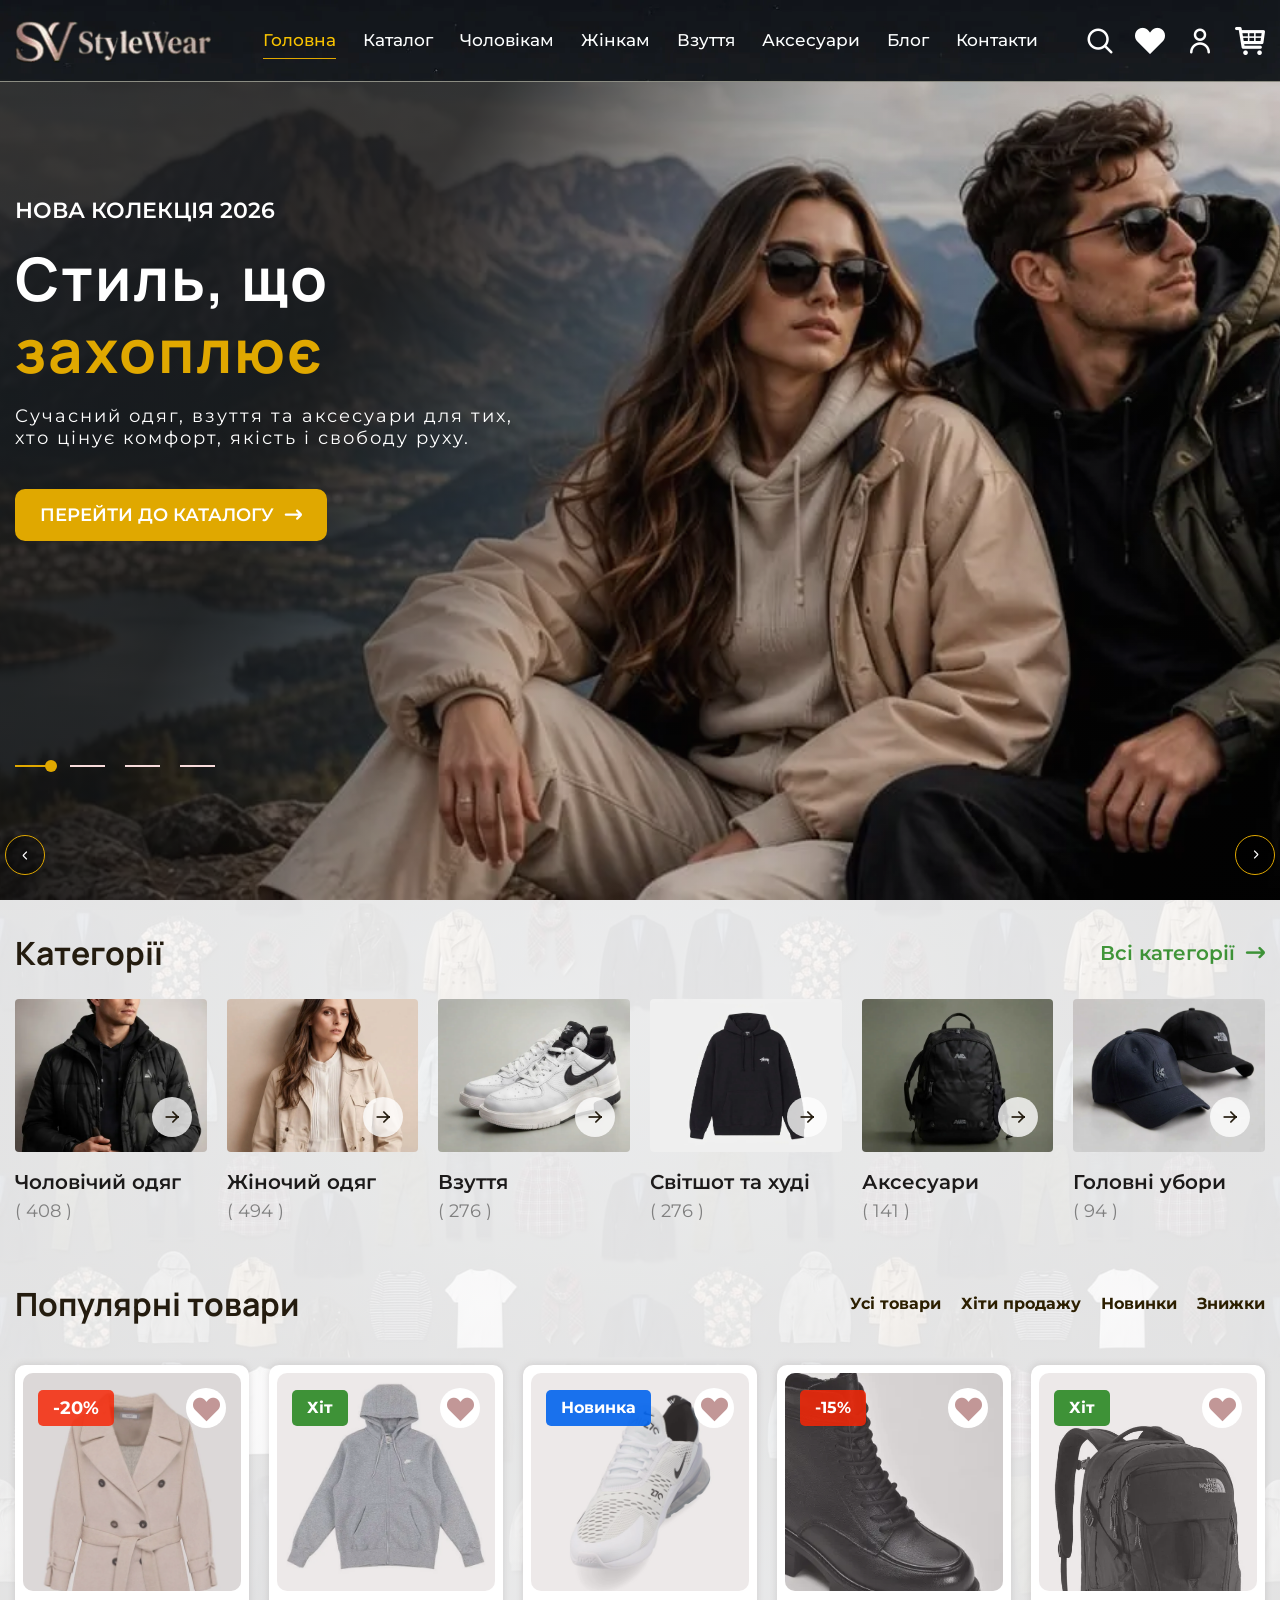
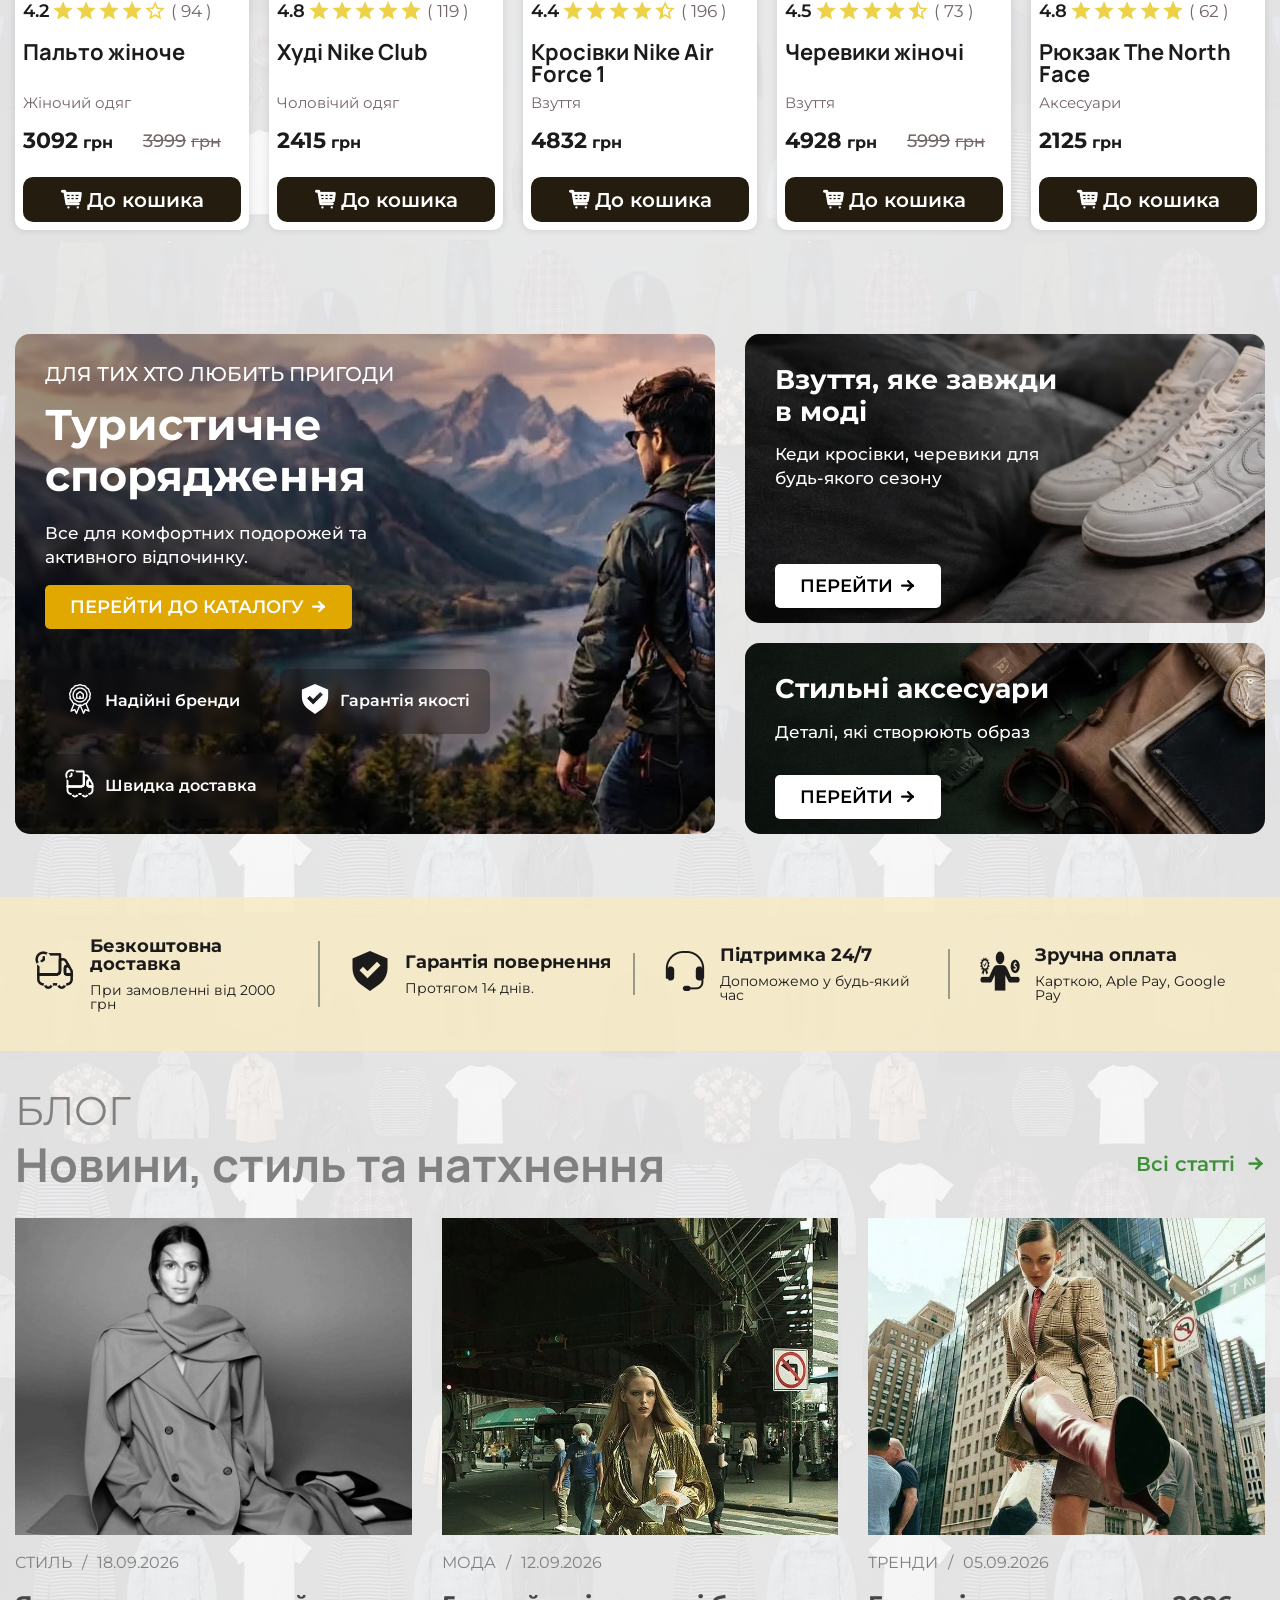
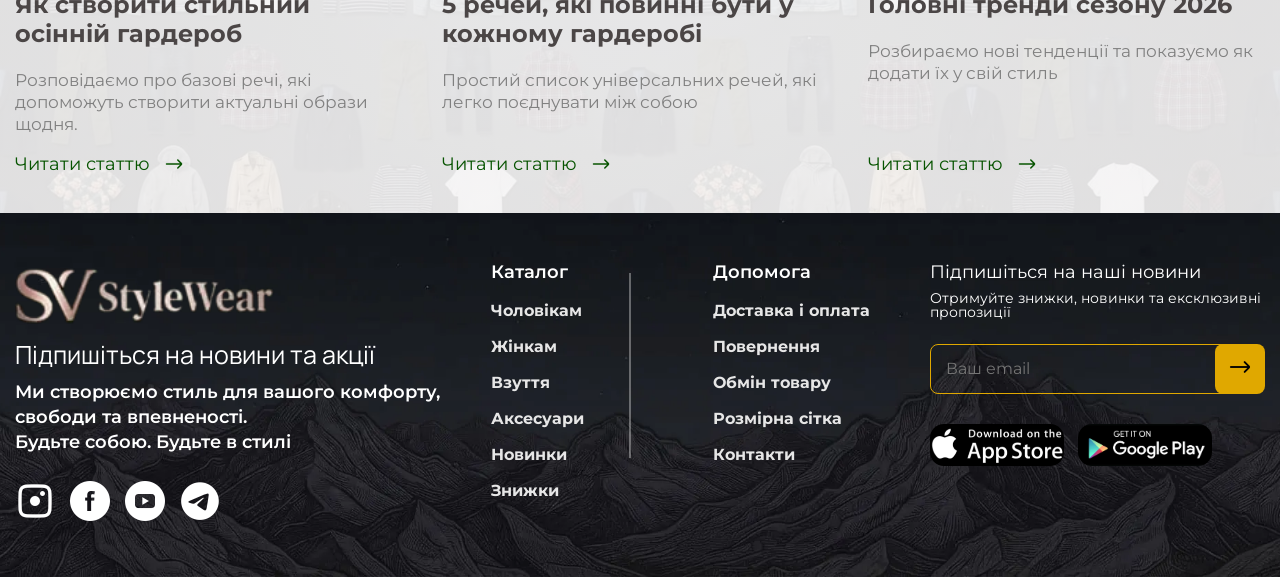
==== index.html @ a86140c6 "Initial website" ====
<!doctype html>
<html lang="ru">
	<head>
		<meta charset="UTF-8">
		<meta name="viewport" content="width=device-width, initial-scale=1.0">
		<link rel="preconnect" href="https://fonts.googleapis.com">
		<link rel="preconnect" href="https://fonts.gstatic.com" crossorigin="">
		<link href="https://fonts.googleapis.com/css2?family=Montserrat:wght@400;500;600;700&display=swap" rel="stylesheet">
		<link href="https://fonts.googleapis.com/css2?family=Manrope:wght@500;600;700&display=swap" rel="stylesheet">
		<link rel="shortcut icon" href="./assets/img/favicon.png">
		<title>Одяг взуття аксесуари</title>
		<script type="module" crossorigin="" src="./js/index.min.js?v=1790609711125"></script>
		<link rel="modulepreload" crossorigin="" href="./js/app.min.js?v=1790609711125">
		<link rel="stylesheet" crossorigin="" href="./css/app.min.css?v=1790609711125">
		<link rel="stylesheet" crossorigin="" href="./css/index.min.css?v=1790609711125">
	</head>
	<body>
		<div class="wrapper">
			<header data-fls-header-scroll="" data-fls-header-scroll-show="" class="header">
				<div class="header__container">
					<a href="#" class="header__logo">
						<div class="header__logo-img __img">
							<picture>
								<source media="(max-width: 600px)" srcset="./assets/img/sv_logo-1-600.webp" type="image/webp">
								<source media="(max-width: 1200px)" srcset="./assets/img/sv_logo-1-1200.webp" type="image/webp">
								<img alt="Image" src="./assets/img/sv_logo-1.webp">
							</picture>
						</div>
						<div class="header__logo-img __img">
							<picture>
								<source media="(max-width: 600px)" srcset="./assets/img/sv_logo-600.webp" type="image/webp">
								<source media="(max-width: 1200px)" srcset="./assets/img/sv_logo-1200.webp" type="image/webp">
								<img alt="Image" src="./assets/img/sv_logo.webp">
							</picture>
						</div>
					</a>
					<nav class="header__menu menu">
						<ul class="header__list menu__list">
							<li>
								<a class="menu__link" href="index.html">Головна</a>
							</li>
							<li>
								<a class="menu__link" href="catalog.html">Каталог</a>
							</li>
							<li>
								<a class="menu__link" href="#">Чоловікам</a>
							</li>
							<li>
								<a class="menu__link" href="#">Жінкам</a>
							</li>
							<li>
								<a class="menu__link" href="#">Взуття</a>
							</li>
							<li>
								<a class="menu__link" href="#">Аксесуари</a>
							</li>
							<li>
								<a class="menu__link" href="index.html#blog">Блог</a>
							</li>
							<li>
								<a class="menu__link" href="#">Контакти</a>
							</li>
						</ul>
					</nav>
					<div class="header__buttons">
						<a href="#" class="header__btn --icon-search"></a>
						<a href="#" class="header__btn --icon-hearth"></a>
						<a href="#" class="header__btn --icon-user"></a>
						<button class="header__btn header__btn-cart cart-action --icon-cart">
							<span data-fls-addtocart="" class="cart-counter"></span>
						</button>
					</div>
					<div class="menu__icon">
						<span></span>
					</div>
				</div>
			</header>
			<div class="cart">
				<div class="cart__overlay cart-action"></div>
				<div class="cart__body">
					<div class="cart__top">
						<div class="cart__title">Кошик</div>
						<button class="cart__btn cart-action"></button>
					</div>
					<div class="cart__items">
						<span class="cart__void">Корзина порожня</span>
						<template id="cart-item-template">
							<div class="cart__item">
								<div class="cart__item-img __img">
									<img src="" alt="">
								</div>
								<div class="cart__item-text">
									<div class="cart__item-title"></div>
									<div class="cart__item-price">
										<span data-fls-cart-price=""></span>
										<span>грн.</span>
									</div>
								</div>
								<div class="cart__item-buttons">
									<div data-fls-quantity="" class="cart__quantity">
										<button data-fls-quantity-minus="" type="button" class="cart__quantity-btn"></button>
										<div class="cart__quantity-input">
											<input data-fls-addtocart-quantity="" data-fls-quantity-value="" autocomplete="off" type="text" name="form[]" value="1">
										</div>
										<button data-fls-quantity-plus="" type="button" class="cart__quantity-btn cart__quantity-btn--plus"></button>
									</div>
									<button type="button" class="cart__remove">×</button>
								</div>
							</div>
						</template>
					</div>
					<div class="cart__footer">
						<div class="cart__total">
							<span>Разом</span>
							<span data-fls-cart-total="">0</span>
							<span>грн.</span>
						</div>
						<div class="cart__button">
							<button class="cart__action-btn btn--yellow">Оформити замовлення</button>
						</div>
					</div>
				</div>
			</div>
			<main class="page-home">
				<section data-fls-slider="" class="hero swiper">
					<div class="hero__wrapper swiper-wrapper">
						<div class="hero__slide swiper-slide">
							<div class="hero__text-container __container">
								<div class="hero__text">
									<div class="hero__label" data-swiper-parallax="100">НОВА КОЛЕКЦІЯ 2026</div>
									<h2 class="hero__title" data-swiper-parallax="200">
										Стиль, що
										<span>захоплює</span>
									</h2>
									<div class="hero__subtitle" data-swiper-parallax="300">
										<p>
											Сучасний одяг, взуття та аксесуари для тих, хто цінує комфорт, якість і свободу руху.
										</p>
									</div>
									<div class="hero__buttons" data-swiper-parallax="400">
										<a href="catalog.html" class="hero__btn btn--yellow --icon-arrow">Перейти до каталогу</a>
									</div>
								</div>
							</div>
							<div class="hero__image __img">
								<picture>
									<source media="(max-width: 600px)" srcset="./assets/img/hero1-600.webp" type="image/webp">
									<source media="(max-width: 1200px)" srcset="./assets/img/hero1-1200.webp" type="image/webp">
									<img alt="Image" src="./assets/img/hero1.webp">
								</picture>
							</div>
						</div>
						<div class="hero__slide swiper-slide">
							<div class="hero__text-container __container">
								<div class="hero__text">
									<div class="hero__label" data-swiper-parallax="100">ТРЕНДИ СЕЗОНУ</div>
									<h2 class="hero__title" data-swiper-parallax="200">
										Сміливі
										<span>рішення</span>
									</h2>
									<div class="hero__subtitle" data-swiper-parallax="300">
										<p>
											Оновіть свій гардероб унікальними новинками, створеними за останнїми світовими
                                тенденціями моди.
										</p>
									</div>
									<div class="hero__buttons" data-swiper-parallax="400">
										<a href="catalog.html" class="hero__btn btn--yellow --icon-arrow">Дивитися новинки</a>
									</div>
								</div>
							</div>
							<div class="hero__image __img">
								<picture>
									<source media="(max-width: 600px)" srcset="./assets/img/hero2-600.webp" type="image/webp">
									<source media="(max-width: 1200px)" srcset="./assets/img/hero2-1200.webp" type="image/webp">
									<img alt="Image" src="./assets/img/hero2.webp">
								</picture>
							</div>
						</div>
						<div class="hero__slide swiper-slide">
							<div class="hero__text-container __container">
								<div class="hero__text">
									<div class="hero__label" data-swiper-parallax="100">ПРЕМІУМ ЯКІСТЬ</div>
									<h2 class="hero__title" data-swiper-parallax="200">
										Комфорт у
										<span>кожній деталі</span>
									</h2>
									<div class="hero__subtitle" data-swiper-parallax="300">
										<p>
											Добірні матеріали, бездоганний крій та виняткова зносостійкість для вашого щоденного
                                задоволення.
										</p>
									</div>
									<div class="hero__buttons" data-swiper-parallax="400">
										<a href="catalog.html" class="hero__btn btn--yellow --icon-arrow">Обрати колекцію</a>
									</div>
								</div>
							</div>
							<div class="hero__image __img">
								<picture>
									<source media="(max-width: 600px)" srcset="./assets/img/hero3-600.webp" type="image/webp">
									<source media="(max-width: 1200px)" srcset="./assets/img/hero3-1200.webp" type="image/webp">
									<img alt="Image" src="./assets/img/hero3.webp">
								</picture>
							</div>
						</div>
						<div class="hero__slide swiper-slide">
							<div class="hero__text-container __container">
								<div class="hero__text">
									<div class="hero__label" data-swiper-parallax="100">ОБМЕЖЕНИЙ ВИПУСК</div>
									<h2 class="hero__title" data-swiper-parallax="200">
										Створи свій
										<span>унікальний образ</span>
									</h2>
									<div class="hero__subtitle" data-swiper-parallax="300">
										<p>
											Ексклюзивні моделі, які підкреслять вашу індивідуальність та подарують впевненість у
                                будь-якій ситуації.
										</p>
									</div>
									<div class="hero__buttons" data-swiper-parallax="400">
										<a href="catalog.html" class="hero__btn btn--yellow --icon-arrow">Створити лук</a>
									</div>
								</div>
							</div>
							<div class="hero__image __img">
								<picture>
									<source media="(max-width: 600px)" srcset="./assets/img/hero4-600.webp" type="image/webp">
									<source media="(max-width: 1200px)" srcset="./assets/img/hero4-1200.webp" type="image/webp">
									<img alt="Image" src="./assets/img/hero4.webp">
								</picture>
							</div>
						</div>
					</div>
					<div class="hero__slider-buttons">
						<div class="hero__slider-buttons-container __container">
							<div class="hero__slider-prev --icon-prev"></div>
							<div class="hero__slider-next --icon-prev"></div>
						</div>
					</div>
					<div class="hero__slider-pagination">
						<div class="hero__slider-pagination-container __container">
							<div class="hero__slider-pagination-body"></div>
						</div>
					</div>
				</section>
				<section class="category">
					<div class="category__container">
						<div class="category__header section-header">
							<h1 class="category__title title section-header__title">Категорії</h1>
							<ul class="category__list section-header__list">
								<li>
									<a href="catalog.html" class="category__link section-header__link --icon-arrow">Всі
                            категорії</a>
								</li>
							</ul>
						</div>
						<div data-fls-slider="" class="category__slider swiper">
							<div class="category__cards swiper-wrapper">
								<div data-fls-watcher="" class="category__card swiper-slide">
									<div class="category__card-img __img">
										<picture>
											<source media="(max-width: 600px)" srcset="./assets/img/cat6-600.webp" type="image/webp">
											<source media="(max-width: 1200px)" srcset="./assets/img/cat6-1200.webp" type="image/webp">
											<img alt="Image" src="./assets/img/cat6.webp">
										</picture>
										<a href="catalog.html" class="category__card-arrow">
											<span class="--icon-arr-md"></span>
										</a>
									</div>
									<div class="category__card-title">Чоловічий одяг</div>
									<div class="category__card-value">
										(
										<span data-fls-digcounter="">423</span>
										)
									</div>
								</div>
								<div data-fls-watcher="" class="category__card swiper-slide">
									<div class="category__card-img __img">
										<picture>
											<source media="(max-width: 600px)" srcset="./assets/img/cat5-600.webp" type="image/webp">
											<source media="(max-width: 1200px)" srcset="./assets/img/cat5-1200.webp" type="image/webp">
											<img alt="Image" src="./assets/img/cat5.webp">
										</picture>
										<a href="catalog.html" class="category__card-arrow">
											<span class="--icon-arr-md"></span>
										</a>
									</div>
									<div class="category__card-title">Жіночий одяг</div>
									<div class="category__card-value">
										(
										<span data-fls-digcounter="">512</span>
										)
									</div>
								</div>
								<div data-fls-watcher="" class="category__card swiper-slide">
									<div class="category__card-img __img">
										<picture>
											<source media="(max-width: 600px)" srcset="./assets/img/cat4-600.webp" type="image/webp">
											<source media="(max-width: 1200px)" srcset="./assets/img/cat4-1200.webp" type="image/webp">
											<img alt="Image" src="./assets/img/cat4.webp">
										</picture>
										<a href="catalog.html" class="category__card-arrow">
											<span class="--icon-arr-md"></span>
										</a>
									</div>
									<div class="category__card-title">Взуття</div>
									<div class="category__card-value">
										(
										<span data-fls-digcounter="">286</span>
										)
									</div>
								</div>
								<div data-fls-watcher="" class="category__card swiper-slide">
									<div class="category__card-img __img">
										<picture>
											<source media="(max-width: 600px)" srcset="./assets/img/cat3-600.webp" type="image/webp">
											<source media="(max-width: 1200px)" srcset="./assets/img/cat3-1200.webp" type="image/webp">
											<img alt="Image" src="./assets/img/cat3.webp">
										</picture>
										<a href="catalog.html" class="category__card-arrow">
											<span class="--icon-arr-md"></span>
										</a>
									</div>
									<div class="category__card-title">Світшот та худі</div>
									<div class="category__card-value">
										(
										<span data-fls-digcounter="">286</span>
										)
									</div>
								</div>
								<div data-fls-watcher="" class="category__card swiper-slide">
									<div class="category__card-img __img">
										<picture>
											<source media="(max-width: 600px)" srcset="./assets/img/cat2-600.webp" type="image/webp">
											<source media="(max-width: 1200px)" srcset="./assets/img/cat2-1200.webp" type="image/webp">
											<img alt="Image" src="./assets/img/cat2.webp">
										</picture>
										<a href="catalog.html" class="category__card-arrow">
											<span class="--icon-arr-md"></span>
										</a>
									</div>
									<div class="category__card-title">Аксесуари</div>
									<div class="category__card-value">
										(
										<span data-fls-digcounter="">146</span>
										)
									</div>
								</div>
								<div data-fls-watcher="" class="category__card swiper-slide">
									<div class="category__card-img __img">
										<picture>
											<source media="(max-width: 600px)" srcset="./assets/img/cat1-600.webp" type="image/webp">
											<source media="(max-width: 1200px)" srcset="./assets/img/cat1-1200.webp" type="image/webp">
											<img alt="Image" src="./assets/img/cat1.webp">
										</picture>
										<a href="catalog.html" class="category__card-arrow">
											<span class="--icon-arr-md"></span>
										</a>
									</div>
									<div class="category__card-title">Головні убори</div>
									<div class="category__card-value">
										(
										<span data-fls-digcounter="">98</span>
										)
									</div>
								</div>
							</div>
						</div>
						<div class="category__slider-pagination-body">
							<div class="category__slider-pagination slider-pagination"></div>
						</div>
					</div>
				</section>
				<section class="product">
					<div class="product__container">
						<div class="product__header section-header">
							<h1 class="product__title title section-header__title">Популярні товари</h1>
							<ul class="product__list section-header__list">
								<li>
									<a href="catalog.html" class="product__link section-header__link">Усі товари</a>
								</li>
								<li>
									<a href="catalog.html" class="product__link section-header__link">Хіти продажу</a>
								</li>
								<li>
									<a href="catalog.html" class="product__link section-header__link">Новинки</a>
								</li>
								<li>
									<a href="catalog.html" class="product__link section-header__link">Знижки</a>
								</li>
							</ul>
						</div>
						<div data-fls-slider="" class="product__slider swiper">
							<div class="product__cards swiper-wrapper">
								<div data-fls-addtocart-product="" data-fls-watcher="" class="product__card card swiper-slide">
									<a href="product.html" class="product__card-img card__img card-img">
										<picture>
											<source media="(max-width: 600px)" srcset="./assets/img/prod2-600.webp" type="image/webp">
											<source media="(max-width: 1200px)" srcset="./assets/img/prod2-1200.webp" type="image/webp">
											<img alt="Image" src="./assets/img/prod2.webp">
										</picture>
										<div class="product__card-img-items card__img-items">
											<div class="product__card-label card__label btn--yellow btn--red">-20%</div>
											<div class="product__card-favorite card__favorite">
												<span class="--icon-hearth"></span>
											</div>
										</div>
									</a>
									<div data-fls-watcher="" class="product__card-raiting card__raiting">
										<div data-fls-rating="set" data-fls-rating-value="4.2" class="product__card-raiting-value card__raiting-value">4.2</div>
										<div class="product__card-raiting-counter card__raiting-counter">
											(
											<span data-fls-digcounter="">98</span>
											)
										</div>
									</div>
									<a href="product.html" class="product__card-title card__title">Пальто жіноче</a>
									<div class="product__card-caption card__caption">Жіночий одяг</div>
									<div class="card__price-body">
										<div data-fls-watcher="" class="product__card-price card__price">
											<span data-fls-digcounter="">3199</span>
											<span>грн</span>
										</div>
										<div class="product__card-price card__price-old">
											<span>3999</span>
											<span>грн</span>
										</div>
									</div>
									<div class="product__card-buttons card__buttons">
										<button data-addtocart-button="" data-id="1" data-title="Пальто жіноче" data-price="3199" data-image="assets/img/prod2.webp" class="product__card-btn card__btn btn--black --icon-cart">До кошика</button>
									</div>
								</div>
								<div data-fls-addtocart-product="" data-fls-watcher="" class="product__card card swiper-slide">
									<a href="product.html" class="product__card-img card__img card-img">
										<picture>
											<source media="(max-width: 600px)" srcset="./assets/img/prod1-600.webp" type="image/webp">
											<source media="(max-width: 1200px)" srcset="./assets/img/prod1-1200.webp" type="image/webp">
											<img alt="Image" src="./assets/img/prod1.webp">
										</picture>
										<div class="product__card-img-items card__img-items">
											<div class="product__card-label card__label btn--green">Хіт</div>
											<div class="product__card-favorite card__favorite">
												<span class="--icon-hearth"></span>
											</div>
										</div>
									</a>
									<div data-fls-watcher="" class="product__card-raiting card__raiting">
										<div data-fls-rating="set" data-fls-rating-value="4.8" class="product__card-raiting-value card__raiting-value">4.8</div>
										<div class="product__card-raiting-counter card__raiting-counter">
											(
											<span data-fls-digcounter="">124</span>
											)
										</div>
									</div>
									<a href="product.html" class="product__card-title card__title">Худі Nike Club</a>
									<div class="product__card-caption card__caption">Чоловічий одяг</div>
									<div class="card__price-body">
										<div data-fls-watcher="" class="product__card-price card__price">
											<span data-fls-digcounter="">2499</span>
											<span>грн</span>
										</div>
										<div class="product__card-price card__price-old">
											<span></span>
											<span></span>
										</div>
									</div>
									<div class="product__card-buttons card__buttons">
										<button data-addtocart-button="" data-id="2" data-title="Худі Nike Club" data-price="2499" data-image="assets/img/prod1.jpg" class="product__card-btn card__btn btn--black --icon-cart">До кошика</button>
									</div>
								</div>
								<div data-fls-addtocart-product="" data-fls-watcher="" class="product__card card swiper-slide">
									<a href="product.html" class="product__card-img card__img card-img">
										<picture>
											<source media="(max-width: 600px)" srcset="./assets/img/prod3-600.webp" type="image/webp">
											<source media="(max-width: 1200px)" srcset="./assets/img/prod3-1200.webp" type="image/webp">
											<img alt="Image" src="./assets/img/prod3.webp">
										</picture>
										<div class="product__card-img-items card__img-items">
											<div class="product__card-label card__label btn--green btn--blue">Новинка</div>
											<div class="product__card-favorite card__favorite">
												<span class="--icon-hearth"></span>
											</div>
										</div>
									</a>
									<div data-fls-watcher="" class="product__card-raiting card__raiting">
										<div data-fls-rating="set" data-fls-rating-value="4.4" class="product__card-raiting-value card__raiting-value">4.4</div>
										<div class="product__card-raiting-counter card__raiting-counter">
											(
											<span data-fls-digcounter="">203</span>
											)
										</div>
									</div>
									<a href="product.html" class="product__card-title card__title">Кросівки Nike Air Force 1</a>
									<div class="product__card-caption card__caption">Взуття</div>
									<div class="card__price-body">
										<div data-fls-watcher="" class="product__card-price card__price">
											<span data-fls-digcounter="">4999</span>
											<span>грн</span>
										</div>
										<div class="product__card-price card__price-old">
											<span></span>
											<span></span>
										</div>
									</div>
									<div class="product__card-buttons card__buttons">
										<button data-addtocart-button="" data-id="3" data-title="Кросівки Nike Air Force 1" data-price="4999" data-image="assets/img/prod3.webp" class="product__card-btn card__btn btn--black --icon-cart">До кошика</button>
									</div>
								</div>
								<div data-fls-addtocart-product="" data-fls-watcher="" class="product__card card swiper-slide">
									<a href="product.html" class="product__card-img card__img card-img">
										<picture>
											<source media="(max-width: 600px)" srcset="./assets/img/prod4-600.webp" type="image/webp">
											<source media="(max-width: 1200px)" srcset="./assets/img/prod4-1200.webp" type="image/webp">
											<img alt="Image" src="./assets/img/prod4.webp">
										</picture>
										<div class="product__card-img-items card__img-items">
											<div class="product__card-label card__label btn--green btn--red">-15%</div>
											<div class="product__card-favorite card__favorite">
												<span class="--icon-hearth"></span>
											</div>
										</div>
									</a>
									<div data-fls-watcher="" class="product__card-raiting card__raiting">
										<div data-fls-rating="set" data-fls-rating-value="4.5" class="product__card-raiting-value card__raiting-value">4.5</div>
										<div class="product__card-raiting-counter card__raiting-counter">
											(
											<span data-fls-digcounter="">76</span>
											)
										</div>
									</div>
									<a href="product.html" class="product__card-title card__title">Черевики жіночі</a>
									<div class="product__card-caption card__caption">Взуття</div>
									<div class="card__price-body">
										<div data-fls-watcher="" class="product__card-price card__price">
											<span data-fls-digcounter="">5099</span>
											<span>грн</span>
										</div>
										<div class="product__card-price card__price-old">
											<span>5999</span>
											<span>грн</span>
										</div>
									</div>
									<div class="product__card-buttons card__buttons">
										<button data-addtocart-button="" data-id="4" data-title="Черевики жіночі" data-price="5099" data-image="assets/img/prod4.jpg" class="product__card-btn card__btn btn--black --icon-cart">До кошика</button>
									</div>
								</div>
								<div data-fls-addtocart-product="" data-fls-watcher="" class="product__card card swiper-slide">
									<a href="product.html" class="product__card-img card__img card-img">
										<picture>
											<source media="(max-width: 600px)" srcset="./assets/img/prod5-600.webp" type="image/webp">
											<source media="(max-width: 1200px)" srcset="./assets/img/prod5-1200.webp" type="image/webp">
											<img alt="Image" src="./assets/img/prod5.webp">
										</picture>
										<div class="product__card-img-items card__img-items">
											<div class="product__card-label card__label btn--green">Хіт</div>
											<div class="product__card-favorite card__favorite">
												<span class="--icon-hearth"></span>
											</div>
										</div>
									</a>
									<div data-fls-watcher="" class="product__card-raiting card__raiting">
										<div data-fls-rating="set" data-fls-rating-value="4.8" class="product__card-raiting-value card__raiting-value">4.8</div>
										<div class="product__card-raiting-counter card__raiting-counter">
											(
											<span data-fls-digcounter="">65</span>
											)
										</div>
									</div>
									<a href="product.html" class="product__card-title card__title">Рюкзак The North Face</a>
									<div class="product__card-caption card__caption">Аксесуари</div>
									<div class="card__price-body">
										<div data-fls-watcher="" class="product__card-price card__price">
											<span data-fls-digcounter="">2199</span>
											<span>грн</span>
										</div>
										<div class="product__card-price card__price-old">
											<span></span>
											<span></span>
										</div>
									</div>
									<div class="product__card-buttons card__buttons">
										<button data-addtocart-button="" data-id="5" data-title="Рюкзак The North Face" data-price="2199" data-image="assets/img/prod5.webp" class="product__card-btn card__btn btn--black --icon-cart">До кошика</button>
									</div>
								</div>
							</div>
							<div class="category__slider-pagination-body">
								<div class="product__slider-pagination slider-pagination"></div>
							</div>
						</div>
					</div>
				</section>
				<section class="advantage">
					<div class="advantage__container">
						<div class="advantage__item">
							<div class="advantage__img">
								<picture>
									<source media="(max-width: 600px)" srcset="./assets/img/tourist-600.webp" type="image/webp">
									<source media="(max-width: 1200px)" srcset="./assets/img/tourist-1200.webp" type="image/webp">
									<img alt="Image" src="./assets/img/tourist.webp">
								</picture>
							</div>
							<div class="advantage__item-text">
								<div class="advantage__item-caption">Для тих хто любить пригоди</div>
								<h2 class="advantage__title">Туристичне спорядження</h2>
								<div class="advantage__subtitle">Все для комфортних подорожей та активного відпочинку.</div>
								<div class="advantage__buttons">
									<a href="catalog.html" class="advantage__btn btn--yellow --icon-arr-md">Перейти до каталогу</a>
								</div>
							</div>
							<div class="advantage__item-icons">
								<div class="advantage__item-icon">
									<div class="advantage__item-icon-ico --icon-prize"></div>
									<div class="advantage__item-icon-title">Надійні бренди</div>
								</div>
								<div class="advantage__item-icon">
									<div class="advantage__item-icon-ico --icon-shield"></div>
									<div class="advantage__item-icon-title">Гарантія якості</div>
								</div>
								<div class="advantage__item-icon">
									<div class="advantage__item-icon-ico --icon-truck"></div>
									<div class="advantage__item-icon-title">Швидка доставка</div>
								</div>
							</div>
						</div>
						<div class="advantage__cards">
							<div class="advantage__card">
								<div class="advantage__img">
									<picture>
										<source media="(max-width: 600px)" srcset="./assets/img/nike-600.webp" type="image/webp">
										<source media="(max-width: 1200px)" srcset="./assets/img/nike-1200.webp" type="image/webp">
										<img alt="Image" src="./assets/img/nike.webp">
									</picture>
								</div>
								<div class="advantage__card-text">
									<div class="advantage__card-title">Взуття, яке завжди в моді</div>
									<div class="advantage__subtitle">Кеди кросівки, черевики для будь-якого сезону</div>
									<div class="advantage__buttons">
										<a href="catalog.html" class="advantage__btn btn--yellow btn--white --icon-arr-md">Перейти</a>
									</div>
								</div>
							</div>
							<div class="advantage__card">
								<div class="advantage__img">
									<picture>
										<source media="(max-width: 600px)" srcset="./assets/img/axes-600.webp" type="image/webp">
										<source media="(max-width: 1200px)" srcset="./assets/img/axes-1200.webp" type="image/webp">
										<img alt="Image" src="./assets/img/axes.webp">
									</picture>
								</div>
								<div class="advantage__card-text">
									<div class="advantage__card-title">Стильні аксесуари</div>
									<div class="advantage__subtitle">Деталі, які створюють образ</div>
									<div class="advantage__buttons">
										<a href="catalog.html" class="advantage__btn btn--yellow btn--white --icon-arr-md">Перейти</a>
									</div>
								</div>
							</div>
						</div>
					</div>
				</section>
				<div class="delivery">
					<div class="delivery__container">
						<div class="delivery__item">
							<div class="delivery__item-icon --icon-truck"></div>
							<div class="delivery__item-text">
								<div class="delivery__title">Безкоштовна доставка</div>
								<div data-fls-watcher="" class="delivery__subtitle">
									При замовленні від
									<span data-fls-digcounter="">2000</span>
									грн
								</div>
							</div>
						</div>
						<div class="delivery__item">
							<div class="delivery__item-icon --icon-shield"></div>
							<div class="delivery__item-text">
								<div class="delivery__title">Гарантія повернення</div>
								<div data-fls-watcher="" class="delivery__subtitle">Протягом 14 днів.</div>
							</div>
						</div>
						<div class="delivery__item">
							<div class="delivery__item-icon --icon-consultation"></div>
							<div class="delivery__item-text">
								<div class="delivery__title">Підтримка 24/7</div>
								<div data-fls-watcher="" class="delivery__subtitle">Допоможемо у будь-який час</div>
							</div>
						</div>
						<div class="delivery__item">
							<div class="delivery__item-icon --icon-best-price"></div>
							<div class="delivery__item-text">
								<div class="delivery__title">Зручна оплата</div>
								<div data-fls-watcher="" class="delivery__subtitle">Карткою, Aple Pay, Google Pay</div>
							</div>
						</div>
					</div>
				</div>
				<section id="blog" class="blog">
					<div class="blog__container">
						<div class="blog__caption">Блог</div>
						<div class="blog__header section-header">
							<h1 class="blog__title title section-header__title">Новини, стиль та натхнення</h1>
							<ul class="blog__list section-header__list">
								<li>
									<a href="#" class="blog__link section-header__link --icon-arr-md">Всі статті</a>
								</li>
							</ul>
						</div>
						<div class="blog__items">
							<div class="blog__item">
								<div class="blog__item-img __img">
									<picture>
										<source media="(max-width: 600px)" srcset="./assets/img/blog1-600.webp" type="image/webp">
										<source media="(max-width: 1200px)" srcset="./assets/img/blog1-1200.webp" type="image/webp">
										<img alt="Image" src="./assets/img/blog1.webp">
									</picture>
								</div>
								<div class="blog__item-text">
									<div class="blog__item-label">
										<span>СТИЛЬ</span>
										<span>/</span>
										<span>18.09.2026</span>
									</div>
									<div class="blog__item-title">Як створити стильний осінній гардероб</div>
									<div class="blog__item-subtitle">
										Розповідаємо про базові речі, які допоможуть створити актуальні
                            образи щодня.
									</div>
								</div>
								<div data-fls-showmore="" class="blog__item-article">
									<div data-fls-showmore-content="0" class="blog__item-article-body">
										<p data-scroll-text="">
											Осінь — чудовий час, щоб оновити гардероб і додати образам більше
                                затишку та характеру.
                                При цьому не обов’язково купувати багато нових речей. Головне — правильно підібрати базу
                                та навчитися поєднувати її між собою.
										</p>
										<p data-scroll-text="">
											Почніть із універсального верхнього одягу. Класичне пальто, тренч або
                                лаконічна куртка
                                легко поєднуються як із джинсами, так і з сукнями чи спідницями. Для прохолодних днів
                                варто додати теплий светр нейтрального кольору — бежевого, сірого, молочного або
                                чорного.
										</p>
										<p data-scroll-text="">
											Особливу увагу приділіть взуттю. Черевики або кросівки у базових
                                відтінках стануть
                                основою багатьох повсякденних образів. Аксесуари допоможуть зробити образ цікавішим:
                                шарф, шкіряна сумка, ремінь або окуляри можуть повністю змінити звичайний комплект.
										</p>
										<p data-scroll-text="">
											Не бійтеся використовувати багатошаровість. Сорочка під светром,
                                футболка під жакетом або
                                жилет поверх сорочки дозволять створювати нові комбінації та комфортно адаптуватися до
                                зміни температури.
										</p>
										<p data-scroll-text="">
											І головне — обирайте речі, які відповідають вашому стилю та способу
                                життя. Стильний
                                гардероб — це не кількість одягу, а можливість легко створювати різні образи з улюблених
                                речей.
										</p>
									</div>
									<button hidden data-fls-showmore-button="" type="button" class="blog__item-btn">
										<span class="--icon-arrow">Читати статтю</span>
										<span>Закрити</span>
									</button>
								</div>
							</div>
							<div class="blog__item">
								<div class="blog__item-img __img">
									<picture>
										<source media="(max-width: 600px)" srcset="./assets/img/blog2-600.webp" type="image/webp">
										<source media="(max-width: 1200px)" srcset="./assets/img/blog2-1200.webp" type="image/webp">
										<img alt="Image" src="./assets/img/blog2.webp">
									</picture>
								</div>
								<div class="blog__item-text">
									<div class="blog__item-label">
										<span>МОДА</span>
										<span>/</span>
										<span>12.09.2026</span>
									</div>
									<div class="blog__item-title">5 речей, які повинні бути у кожному гардеробі</div>
									<div class="blog__item-subtitle">
										Простий список універсальних речей, які легко поєднувати між
                            собою
									</div>
								</div>
								<div data-fls-showmore="" class="blog__item-article">
									<div data-fls-showmore-content="0" class="blog__item-article-body">
										<p data-scroll-text="">
											Перша — базова футболка. Біла, чорна або молочна модель стане чудовою
                                основою для повсякденних образів. Її можна носити з джинсами, брюками, спідницями або
                                під жакет.
										</p>
										<p data-scroll-text="">
											Друга — якісні джинси. Обирайте фасон, який підходить саме вам. Прямі
                                або трохи вільні моделі залишаються універсальним варіантом і легко вписуються в різні
                                стилі.
										</p>
										<p data-scroll-text="">
											Третя — класичний жакет. Він здатен зробити навіть простий образ більш
                                зібраним. Жакет можна поєднати з футболкою та джинсами або одягнути поверх сукні.
										</p>
										<p data-scroll-text="">
											Четверта — зручне взуття. Кросівки або лаконічні черевики нейтрального
                                кольору допоможуть створити багато практичних образів на кожен день.
										</p>
										<p data-scroll-text="">
											І нарешті, п’ята річ — універсальна сумка. Обирайте модель, яка
                                підходить до більшості ваших речей та достатньо містка для повсякденних справ.
                                Головне — не кількість речей, а їхня універсальність. Правильно підібрана база дозволяє
                                легко експериментувати зі стилем і створювати нові образи без постійного оновлення
                                гардероба.
										</p>
									</div>
									<button hidden data-fls-showmore-button="" type="button" class="blog__item-btn">
										<span class="--icon-arrow">Читати статтю</span>
										<span>Закрити</span>
									</button>
								</div>
							</div>
							<div class="blog__item">
								<div class="blog__item-img __img">
									<picture>
										<source media="(max-width: 600px)" srcset="./assets/img/blog3-600.webp" type="image/webp">
										<source media="(max-width: 1200px)" srcset="./assets/img/blog3-1200.webp" type="image/webp">
										<img alt="Image" src="./assets/img/blog3.webp">
									</picture>
								</div>
								<div class="blog__item-text">
									<div class="blog__item-label">
										<span>ТРЕНДИ</span>
										<span>/</span>
										<span>05.09.2026</span>
									</div>
									<div class="blog__item-title">Головні тренди сезону 2026</div>
									<div class="blog__item-subtitle">
										Розбираємо нові тенденції та показуємо як додати їх у свій
                            стиль
									</div>
								</div>
								<div data-fls-showmore="" class="blog__item-article">
									<div data-fls-showmore-content="0" class="blog__item-article-body">
										<p data-scroll-text="">
											Новий сезон 2026 року пропонує цікаве поєднання класики, виразних
                                деталей та експериментів із формами. Цього року мода стає більш особистою: звичні базові
                                речі отримують нове звучання завдяки кольорам, фактурам і незвичайним поєднанням.
										</p>
										<p data-scroll-text="">
											Одним із помітних трендів залишається багатошаровість. Сорочки, тонкі
                                светри, жакети та пальта можна комбінувати між собою, створюючи не лише стильні, а й
                                практичні образи для прохолодної погоди.
										</p>
										<p data-scroll-text="">
											Особливу увагу варто звернути на жакети та костюми. Класичний крій стає
                                більш сучасним завдяки акцентним плечам, незвичайним пропорціям та вільній посадці.
                                Також повертаються костюми зі спідницями, які легко адаптувати як для офісу, так і для
                                повсякденного образу.
										</p>
										<p data-scroll-text="">
											У кольорах сезон пропонує більше сміливості. Насичений червоний,
                                електричний синій, фіолетовий та теплі природні відтінки можуть стати яскравим акцентом
                                навіть у простому образі.
										</p>
										<p data-scroll-text="">
											Не варто забувати й про деталі: флоральні принти, оксамит, мереживо,
                                декоративні елементи та фактурні матеріали допоможуть зробити образ цікавішим.
                                Головний принцип сезону — не боятися експериментувати та адаптувати тренди під власний
                                стиль.
										</p>
									</div>
									<button hidden data-fls-showmore-button="" type="button" class="blog__item-btn">
										<span class="--icon-arrow">Читати статтю</span>
										<span>Закрити</span>
									</button>
								</div>
							</div>
						</div>
					</div>
				</section>
			</main>
			<footer id="contacts" class="footer" data-fls-footer="">
				<div class="footer__bg __img">
					<picture>
						<source media="(max-width: 600px)" srcset="./assets/img/footer-bg-1-600.webp" type="image/webp">
						<source media="(max-width: 1200px)" srcset="./assets/img/footer-bg-1-1200.webp" type="image/webp">
						<img alt="Image" src="./assets/img/footer-bg-1.webp">
					</picture>
				</div>
				<div class="footer__container">
					<div class="footer__items">
						<div class="footer__text">
							<div class="footer__logo __img">
								<picture>
									<source media="(max-width: 600px)" srcset="./assets/img/sv_logo-1-600.webp" type="image/webp">
									<source media="(max-width: 1200px)" srcset="./assets/img/sv_logo-1-1200.webp" type="image/webp">
									<img alt="Image" src="./assets/img/sv_logo-1.webp">
								</picture>
							</div>
							<div class="footer__text-title">Підпишіться на новини та акції</div>
							<div class="footer__text-caption">
								<p>Ми створюємо стиль для вашого комфорту, свободи та впевненості.</p>
								<p>Будьте собою. Будьте в стилі</p>
							</div>
							<div class="footer__text-icons">
								<a href="#" class="footer__text-ico --icon-insta"></a>
								<a href="#" class="footer__text-ico --icon-facebook"></a>
								<a href="#" class="footer__text-ico --icon-youtube"></a>
								<a href="#" class="footer__text-ico --icon-telegram"></a>
							</div>
						</div>
						<div data-fls-spollers="890,max" class="footer__navigation">
							<details class="footer__navigation-item">
								<summary class="footer__navigation-title">Каталог</summary>
								<ul class="footer__navigation-list">
									<li>
										<a href="#" class="footer__navigation-link">Чоловікам</a>
									</li>
									<li>
										<a href="#" class="footer__navigation-link">Жінкам</a>
									</li>
									<li>
										<a href="#" class="footer__navigation-link">Взуття</a>
									</li>
									<li>
										<a href="#" class="footer__navigation-link">Аксесуари</a>
									</li>
									<li>
										<a href="#" class="footer__navigation-link">Новинки</a>
									</li>
									<li>
										<a href="#" class="footer__navigation-link">Знижки</a>
									</li>
								</ul>
							</details>
							<details class="footer__navigation-item">
								<summary class="footer__navigation-title">Допомога</summary>
								<ul class="footer__navigation-list">
									<li>
										<a href="#" class="footer__navigation-link">Доставка і оплата</a>
									</li>
									<li>
										<a href="#" class="footer__navigation-link">Повернення</a>
									</li>
									<li>
										<a href="#" class="footer__navigation-link">Обмін товару</a>
									</li>
									<li>
										<a href="#" class="footer__navigation-link">Розмірна сітка</a>
									</li>
									<li>
										<a href="#" class="footer__navigation-link">Контакти</a>
									</li>
								</ul>
							</details>
						</div>
						<div class="footer__subscribe">
							<div class="footer__subscribe-title">Підпишіться на наші новини</div>
							<div class="footer__subscribe-subtitle">Отримуйте знижки, новинки та ексклюзивні пропозиції</div>
							<form action="#" class="footer__subscribe-form">
								<input type="text" placeholder="Ваш email" class="footer__subscribe-input">
								<button class="footer__subscribe-button --icon-arrow"></button>
							</form>
							<div class="footer__subscribe-buttons">
								<a href="#" class="footer__subscribe-link __img">
									<picture>
										<source media="(max-width: 600px)" srcset="./assets/img/astore-600.webp" type="image/webp">
										<source media="(max-width: 1200px)" srcset="./assets/img/astore-1200.webp" type="image/webp">
										<img alt="Image" src="./assets/img/astore.webp">
									</picture>
								</a>
								<a href="#" class="footer__subscribe-link __img">
									<picture>
										<source media="(max-width: 600px)" srcset="./assets/img/gplay-600.webp" type="image/webp">
										<source media="(max-width: 1200px)" srcset="./assets/img/gplay-1200.webp" type="image/webp">
										<img alt="Image" src="./assets/img/gplay.webp">
									</picture>
								</a>
							</div>
						</div>
					</div>
				</div>
			</footer>
		</div>
	</body>
</html>
---- css/app.min.css ----
@font-face{font-family:iconfont;font-display:swap;src:url(../assets/fonts/iconfont.woff2?dc97ce53a280938a7db7c876eef3ff64) format("woff2")}[class*="--icon-"]:before{font-family:iconfont}[class*="--icon-arr-md"]:before{content:"\f101"}[class*="--icon-arrow"]:before{content:"\f102"}[class*="--icon-best-change"]:before{content:"\f103"}[class*="--icon-best-price"]:before{content:"\f104"}[class*="--icon-cart"]:before{content:"\f105"}[class*="--icon-change"]:before{content:"\f106"}[class*="--icon-check"]:before{content:"\f107"}[class*="--icon-clock"]:before{content:"\f108"}[class*="--icon-consultation"]:before{content:"\f109"}[class*="--icon-delivery"]:before{content:"\f10a"}[class*="--icon-facebook"]:before{content:"\f10b"}[class*="--icon-heart"]:before{content:"\f10c"}[class*="--icon-insta"]:before{content:"\f10d"}[class*="--icon-next"]:before{content:"\f10e"}[class*="--icon-phone"]:before{content:"\f10f"}[class*="--icon-prev"]:before{content:"\f110"}[class*="--icon-prize"]:before{content:"\f111"}[class*="--icon-quality"]:before{content:"\f112"}[class*="--icon-search"]:before{content:"\f113"}[class*="--icon-shield"]:before{content:"\f114"}[class*="--icon-shoe"]:before{content:"\f115"}[class*="--icon-star"]:before{content:"\f116"}[class*="--icon-telegram"]:before{content:"\f117"}[class*="--icon-truck"]:before{content:"\f118"}[class*="--icon-user"]:before{content:"\f119"}[class*="--icon-youtube"]:before{content:"\f11a"}*{padding:0;margin:0;border:0}*,:after,:before{box-sizing:border-box}:after,:before{display:inline-block}body,html{height:100%}body{line-height:1;scrollbar-gutter:stable;-ms-text-size-adjust:100%;-moz-text-size-adjust:100%;-webkit-text-size-adjust:100%;-webkit-font-smoothing:antialiased;-moz-osx-font-smoothing:grayscale}button,input,textarea{font-family:inherit;font-size:inherit;line-height:inherit;color:inherit;background-color:transparent}input,textarea{width:100%}label{display:inline-block}button,option,select{cursor:pointer}a{display:inline-block;color:inherit;text-decoration:none}ul li{list-style:none}img{max-width:100%;height:auto;vertical-align:middle}h1,h2,h3,h4,h5,h6{font-weight:inherit;font-size:inherit}body{min-width:20rem;color:#1c1a1a;font-family:Montserrat,sans-serif;font-size:1rem}[data-fls-scrolllock] body{overflow:hidden;touch-action:none;overscroll-behavior:none}body:has(.wrapper--active){overflow:hidden}.wrapper{min-height:100%;display:flex;flex-direction:column;overflow:clip}.wrapper>main{flex:1 1 auto}.wrapper>*{min-width:0}[class*=__img] img{object-fit:cover;object-position:center;width:100%;min-height:100%}[class*=__container]{max-width:91.875rem;margin:0 auto;padding-left:.9375rem;padding-right:.9375rem}.show{transition:.7s;opacity:0;transform:translate(3.125rem,3.125rem)}.show.visible{opacity:1;transform:translate(0)}.btn--yellow{text-transform:uppercase;height:3.25rem;padding:0 1.5625rem;background:#e0a800;font-size:1.125rem;font-weight:600;border:none}.btn--green,.btn--yellow{display:flex;align-items:center;justify-content:center;transition:.3s}.btn--green{height:2.75rem;padding-inline:1.25rem;background:rgba(9,120,1,.765)}.btn--black{background:rgba(23,15,1,.941)}.btn--red{background:rgba(247,39,6,.843)}.btn--blue{background:rgba(0,99,237,.894)}.section-header{display:flex;align-items:center;gap:1.6875rem;flex-wrap:wrap}.section-header__title{flex:1 1 auto}.section-header__list{flex-grow:1;display:flex;align-items:center;justify-content:flex-end;gap:1.25rem}.section-header__link{display:flex;flex-direction:row-reverse;gap:.625rem}.title{font-size:2.5rem;font-family:Manrope,sans-serif;font-weight:700;color:rgba(23,15,1,.941);font-size:2rem}.slider-pagination{display:flex;gap:1.25rem}.slider-pagination .swiper-pagination-bullet{flex:0 0 2.1875rem;height:.125rem;background:#d9c1c1;position:relative}.slider-pagination .swiper-pagination-bullet:before{content:"";position:absolute;top:-.3125rem;left:0;width:.75rem;aspect-ratio:1;border-radius:50%}.slider-pagination .swiper-pagination-bullet-active{background:#e0a800}.slider-pagination .swiper-pagination-bullet-active:before{content:"";left:1.875rem;transition:left 3s linear;background:#e0a800}.btn--white{display:flex;align-items:center;justify-content:center;flex-direction:row-reverse;gap:.3125rem;color:#000;background:#fff}[data-scroll-text] span{color:#fffdfd;transition:color .3s ease}[data-scroll-text] span.is-active{color:rgba(61,57,57,.616)}.menu__link.link-visit{font-weight:500;font-size:1.0625rem;transition:.3s;color:#f7c200;position:relative}.menu__link.link-visit:before{opacity:1;transform:scale(1)}.product.catalog--product{padding-top:3.125rem}.swiper{overflow:hidden}.swiper-initialized{touch-action:pan-y}.swiper-wrapper{width:100%;height:100%;box-sizing:content-box;display:flex;position:relative}.swiper-initialized .swiper-slide{flex-shrink:0}.swiper-android .swiper-slide,.swiper-android .swiper-wrapper{transform:translateZ(0)}.swiper-button-lock,.swiper-pagination-lock{display:none!important}.header{background:url(../assets/img/footer-bg-1.webp) 0 0/cover no-repeat;position:absolute;top:0;left:0;width:100%;z-index:50;font-size:.9375rem;border-bottom:.0625rem solid rgba(247,245,223,.522);backdrop-filter:blur(.25rem)}.header__container{padding-block:1.0625rem;display:flex;align-items:center;justify-content:space-between;gap:1.5625rem}.header__logo{flex:0 0 12.5rem;overflow:hidden}.header__logo-img:last-child{display:none}.header__logo-img img{object-fit:cover}.header__buttons{display:flex;align-items:center;gap:1.25rem}.header__btn{flex:0 0 auto;margin-top:.375rem;color:#fff;font-size:1.875rem;transition:.3s}.header__btn-cart{position:relative}.header__btn-cart span{position:absolute;width:1.25rem;aspect-ratio:1;border-radius:50%;top:-.625rem;right:-.625rem;font-size:.875rem;display:flex;align-items:center;justify-content:center;font-weight:700}.header__btn-cart span.cart--has-products{background:#989300}.menu{flex-grow:1}.menu__list{display:flex;flex-wrap:wrap;align-items:center;justify-content:center;column-gap:1.6875rem;row-gap:.625rem}.menu__link{font-weight:500;font-size:1.0625rem;transition:.3s;color:#fcfefe}.menu__icon{position:relative;flex:0 0 2.1875rem;height:1.375rem;z-index:50;transition:.3s;display:none}.menu__icon span{display:block}.menu__icon span,.menu__icon:after,.menu__icon:before{width:100%;height:.1875rem;background:#fff;border-radius:.1875rem;transition:.3s}.menu__icon:after,.menu__icon:before{position:absolute;content:""}.menu__icon:before{top:50%}.menu__icon:after{top:100%}.menu__icon--active span{transform:translatey(-100%);opacity:0}.menu__icon--active:before{top:.5625rem;width:100%;transform:rotate(40deg)}.menu__icon--active:after{top:.5625rem;width:100%;transform:rotate(-40deg)}[data-fls-header-scroll]{position:fixed;top:0;right:0;left:0;z-index:50}[data-fls-header-scroll-show].--header-scroll{transition:transform .3s;transform:translateY(-100%)}[data-fls-header-scroll-show].--header-show{transform:translate(0)}.footer{padding-block:3.125rem;position:relative;overflow:hidden}.footer__bg{position:absolute;inset:0}.footer__container{position:relative;z-index:2;color:#fff}.footer__items{display:flex;justify-content:space-between;gap:1.25rem}.footer__text{flex:0 0 35%}.footer__logo{width:60%;margin-bottom:.9375rem;max-width:18.75rem}.footer__text-title{font-size:1.5625rem;font-family:Manrope,sans-serif;margin-bottom:.625rem;line-height:1.2}.footer__text-caption{font-size:1.125rem;font-weight:600;margin-bottom:1.5625rem;line-height:1.4}.footer__text-icons{display:flex;gap:.9375rem;align-items:center}.footer__text-ico{font-size:2.5rem;transition:all .3s}.footer__navigation{flex:0 0 35%;display:flex;justify-content:flex-end;gap:1.5625rem}.footer__navigation-item{flex:0 0 45%;position:relative}.footer__navigation-item:not(:last-child):before{content:"";position:absolute;width:.125rem;height:70%;top:.625rem;left:70%;background:hsla(0,0%,91.4%,.373)}.footer__navigation-title{display:inline-block;font-weight:600;font-size:1.125rem;margin-bottom:.875rem;position:relative;list-style:none}.footer__navigation-title::-webkit-details-marker,.footer__navigation-title::marker{display:none}.--spoller-init .footer__navigation-title{cursor:pointer}.--spoller-init .footer__navigation-title:after,.--spoller-init .footer__navigation-title:before{content:"";position:absolute;right:-1.5rem;top:50%;background-color:#fff;height:.125rem;width:.625rem;transition:transform .5s ease 0s}.--spoller-init .footer__navigation-title:before{transform:translate(-70%,-50%) rotate(40deg)}.--spoller-init .footer__navigation-title:after{transform:translateY(-50%) rotate(-40deg)}.--spoller-init .footer__navigation-title.--spoller-active:before{transform:translateX(-70%) rotate(-40deg)}.--spoller-init .footer__navigation-title.--spoller-active:after{transform:rotate(40deg)}.footer__navigation-list{display:flex;flex-direction:column;gap:.25rem}.footer__navigation-link{text-wrap:nowrap;color:#e6e6e6;line-height:2;font-weight:700;transition:color .3s,transform .5s}.footer__subscribe{max-width:37.5rem}.footer__subscribe-title{font-size:1.125rem;margin-bottom:.625rem}.footer__subscribe-subtitle{font-size:.875rem;margin-bottom:1.5625rem}.footer__subscribe-form{display:flex;align-items:center;margin-bottom:1.875rem;border-radius:.5rem;border-right:none}.footer__subscribe-input{height:3.125rem;background:transparent;padding-inline:.9375rem;border-radius:.5rem;border:.0625rem solid #e0a800;margin-right:-.625rem}.footer__subscribe-button{flex:0 0 3.125rem;aspect-ratio:1;border-radius:.5rem;background:#e0a800;margin-left:-.625rem;color:#000;font-size:1.375rem}.footer__subscribe-buttons{display:flex;flex-wrap:wrap;gap:.875rem}.footer__subscribe-link{flex:0 0 40%;border-radius:.875rem;overflow:hidden}.cart{position:fixed;inset:0;z-index:100;display:flex;align-items:center;justify-content:center;padding-inline:.9375rem;opacity:0;visibility:hidden;pointer-events:none;transition:all .3s}.cart.--active{opacity:1;visibility:visible;pointer-events:auto;animation:cart-open .3s ease-in-out}.cart.--closing{animation:cart-close .5s ease-in forwards}.cart__overlay{position:absolute;inset:0;background:rgba(187,227,244,.349);backdrop-filter:blur(.25rem)}.cart__body{position:relative;z-index:2;width:50%;margin:0 auto;padding:1.5625rem;background:linear-gradient(180deg,#ecd8d8 40%,rgba(239,194,185,.647) 70%,rgba(4,38,59,.749));color:rgba(23,15,1,.941);height:95svh;overflow:hidden;display:flex;flex-direction:column}.cart__top{display:flex;align-items:center;gap:1.875rem;justify-content:space-between;margin-bottom:1.875rem}.cart__title{font-size:1.875rem}.cart__btn{flex:0 0 2.5rem;aspect-ratio:1;position:relative}.cart__btn:after,.cart__btn:before{content:"";position:absolute;width:100%;height:.1875rem;background:#970000;left:0;top:50%;border-radius:.125rem}.cart__btn:before{transform:translateY(-50%) rotate(-40deg)}.cart__btn:after{transform:translateY(-50%) rotate(40deg)}.cart__items{flex-grow:1;height:100%;flex-direction:column;gap:1.5625rem;margin-bottom:1.25rem;overflow-y:auto;overflow-x:hidden}.cart__item,.cart__items{display:flex;align-items:center;width:100%}.cart__item{justify-content:space-between;gap:.9375rem;border-bottom:.0625rem solid rgba(0,0,0,.384);padding-bottom:1.25rem;flex-wrap:wrap;max-width:31.25rem;margin:0 auto}.cart__item-img{flex:0 0 2.5rem;aspect-ratio:1;overflow:hidden;border-radius:.25rem}.cart__item-text{flex-grow:1}.cart__item-buttons{display:flex;align-items:center;gap:1.5625rem}.cart__item-title{font-size:1rem;margin-bottom:.625rem}.cart__item-price,.cart__item-title{font-weight:700;font-family:Manrope,sans-serif}.cart__item-price{font-size:1.25rem;display:flex;align-items:center;gap:.1875rem}.cart__item-price span:first-child{color:#025c00}.cart__quantity{width:6.75rem;height:2.5rem;display:flex;border:.0625rem solid rgba(1,30,0,.326)}.cart__quantity-btn{flex:0 0 2.5rem;position:relative;cursor:pointer}.cart__quantity-btn:after,.cart__quantity-btn:before{content:"";position:absolute;top:50%;left:50%;transition:all .3s ease 0s;margin:0 0 0 -.28125rem;background-color:rgba(75,69,71,.839);width:.75rem;height:.125rem}.cart__quantity-btn--plus:before{content:"";transform:rotate(90deg)}.cart__quantity-input{flex:1 1 auto}.cart__quantity-input input{height:100%;color:#1c1700;font-size:1rem;width:100%;text-align:center;font-weight:700}.cart__remove{font-size:3.75rem;font-family:Manrope,sans-serif;color:#ba0000}.cart__void{font-size:1.875rem;flex-grow:1}.cart__total,.cart__void{display:flex;align-items:center;justify-content:center}.cart__total{font-size:1.25rem;font-weight:700;gap:.25rem;margin-bottom:1.875rem}.cart__button{display:flex;align-items:center;justify-content:center}.cart__action-btn{color:#fff;border-radius:.375rem;background:#00acdc}@keyframes cart-open{0%{transform:translate(var(--cart-x),var(--cart-y)) scale(.06);opacity:0}50%{transform:translate(calc(var(--cart-x)*.4),calc(var(--cart-y)*.4)) scale(.1);opacity:1}80%{transform:translate(0) scale(.7)}to{transform:translate(0) scale(1);opacity:1}}@keyframes cart-close{0%{transform:translate(0) scale(1) rotate(0);opacity:1}50%{transform:translate(calc(var(--cart-x)*.35),calc(var(--cart-y)*.35)) scale(.55) rotate(3deg);opacity:1}to{transform:translate(var(--cart-x),var(--cart-y)) scale(.08) rotate(-8deg);opacity:0}}.rating{display:inline-block}.rating__items{display:inline-flex;align-items:flex-start;gap:.1875rem}.rating__item{flex:0 0 1.25rem;width:1.25rem;height:1.25rem;position:relative;background:url("[data-uri]") 0 0/1.25rem no-repeat;transition:all .3s}.rating__item--active{background:url("[data-uri]") 0 0/1.25rem no-repeat}.rating__item span{position:absolute;top:0;left:0;width:0;height:1.25rem;background:url("[data-uri]") 0 0/1.25rem no-repeat}.rating__item:not(:last-child):after{content:"";position:absolute;right:0;top:0;height:100%;width:.1875rem;transform:translateX(100%)}[data-rating=set] .rating__item:not(:last-child):after{cursor:pointer}.rating__input{width:100%;height:100%;opacity:0;display:block}[data-fls-rating=set] .rating__input{cursor:pointer}.quantity{width:5.5rem;height:2.5rem;display:flex;border:.0625rem solid hsla(0,0%,65%,.45)}.quantity__button{flex:0 0 2.5rem;position:relative;cursor:pointer}.quantity__button:after,.quantity__button:before{content:"";position:absolute;top:50%;left:50%;transition:all .3s ease 0s;margin:0 0 0 -.28125rem;background-color:#a6a6a6;width:.5625rem;height:.0625rem}.quantity__button--plus:before{transform:rotate(-90deg)}.quantity__input{flex:1 1 auto}.quantity__input input{height:100%;color:#a6a6a6;font-size:.75rem;width:100%;text-align:center}.page-home{background:linear-gradient(hsla(0,0%,100%,.886),hsla(0,7%,97%,.894)),url(../assets/img/site-bg.webp) 50%/contain repeat}.hero,.hero__slide{position:relative;overflow:hidden}.hero__slide{min-height:100svh;width:100%}.hero__slide:before{content:"";position:absolute;inset:0;z-index:1;background:linear-gradient(120deg,rgba(16,16,16,.824) 30%,rgba(16,16,16,.227) 50%,rgba(31,28,28,.059))}.hero__text-container{position:relative;z-index:2;padding-block:12.5rem;color:#fff}.hero__text{max-width:31.25rem;overflow:hidden}.hero__label{font-size:1.375rem;font-family:#0a002c;font-weight:600;margin-bottom:1.25rem}.hero__title{font-size:3.75rem;font-weight:700;line-height:1.2;font-family:Manrope,sans-serif;letter-spacing:.125rem;margin-bottom:1.25rem}.hero__title span{color:#e0a800}.hero__subtitle{font-size:1.125rem;letter-spacing:.125rem;margin-bottom:2.5rem}.hero__subtitle p{line-height:1.2}.hero__buttons{display:flex;align-items:center;gap:.9375rem}.hero__btn{display:flex;flex-direction:row-reverse;gap:.625rem;border-radius:.625rem}.hero__image{position:absolute;inset:0}.hero__slider-buttons{position:absolute;top:95%;left:0;width:100%;height:2.5rem;margin:0 auto;transform:translateY(-50%);z-index:5}.hero__slider-buttons-container{display:flex;justify-content:space-between}.hero__slider-next,.hero__slider-prev{width:2.5rem;aspect-ratio:1;border-radius:50%;border:.0625rem solid #e0a800;display:flex;align-items:center;justify-content:center;color:#fff;font-size:.9375rem;position:relative;background:rgba(0,0,0,.325);transition:all .3s;cursor:pointer}.hero__slider-prev{left:-.625rem}.hero__slider-next{right:-.625rem;transform:rotate(180deg)}.hero__slider-pagination{position:absolute;left:0;top:85%;width:100%;height:.625rem}.hero__slider-pagination-body{display:flex;gap:1.25rem}.hero__slider-pagination-body .swiper-pagination-bullet{width:2.1875rem;height:.125rem;background:#f7dbdb;position:relative}.hero__slider-pagination-body .swiper-pagination-bullet:before{content:"";position:absolute;top:-.3125rem;left:0;width:.75rem;aspect-ratio:1;border-radius:50%}.hero__slider-pagination-body .swiper-pagination-bullet-active{background:#e0a800}.hero__slider-pagination-body .swiper-pagination-bullet-active:before{content:"";left:1.875rem;transition:left 3s linear;background:#e0a800}.category__header{margin-bottom:1.875rem;row-gap:.9375rem}.category__link{color:rgba(9,120,1,.765);font-size:1.25rem;font-weight:600;transition:color .3s,transform .6s}.category__slider{margin-bottom:.625rem}.category__card-img{position:relative;aspect-ratio:100/80;border-radius:.25rem;overflow:hidden;margin-bottom:1.25rem}.category__card-img img{transition:transform .6s}.category__card-arrow{position:absolute;inset:0;z-index:2;padding:.9375rem;display:flex;align-items:flex-end;justify-content:flex-end;font-size:1.25rem;color:rgba(23,15,1,.941);transition:all .3s}.category__card-arrow span{flex:0 0 2.5rem;aspect-ratio:1;background:hsla(0,0%,100%,.784);display:flex;align-items:center;justify-content:center;border-radius:50%;transition:all .3s}.category__card-title{font-size:1.25rem;font-weight:600;margin-bottom:.625rem}.category__card-value{color:gray;font-size:1.125rem}.category__slider-pagination-body{display:flex;justify-content:center;align-items:center;max-width:18.125rem;height:2.5rem;margin:0 auto;overflow:hidden}.category__slider-pagination{display:flex;gap:1.25rem;justify-content:center}.product{padding-bottom:.625rem}.product__header{margin-bottom:1.875rem}.product__list{flex-wrap:wrap}.product__link{position:relative;font-size:18;font-weight:700;color:#2c1f00;transition:color .3s,transform .5s}.product__link:before{content:"";position:absolute;width:100%;height:.125rem;left:0;bottom:-.4375rem;background:#e0a800;transform:scale(0);transform-origin:center;transition:transform .5s}.product__slider{padding:.9375rem;margin-inline:-.9375rem}.product__cards{margin-bottom:1.25rem}.product__slider-pagination-body{display:flex;justify-content:center;align-items:center;max-width:18.125rem;height:3.125rem;margin:0 auto;overflow:hidden}.product__slider-pagination{display:flex;gap:1.25rem;justify-content:center}.card{padding:.5rem;background:#fff;box-shadow:0 0 .375rem .0625rem rgba(114,102,102,.161);display:flex;flex-direction:column;min-height:100%}.card,.card__img{border-radius:.625rem}.card__img{aspect-ratio:1;position:relative;overflow:hidden;margin-bottom:.625rem}.card__img:before{content:"";position:absolute;inset:0;background:hsla(0,8%,66%,.231);transition:all .3s}.card__img-items{position:absolute;top:0;left:0;z-index:3;width:100%;z-index:2;justify-content:space-between;padding:.9375rem}.card__img-items,.card__label{display:flex;align-items:center}.card__label{height:2.25rem;padding-inline:.9375rem;color:#fff;font-weight:700;justify-content:center;border-radius:.3125rem}.card__favorite{position:relative;z-index:3;width:2.5rem;aspect-ratio:1;border-radius:50%;background:#fff;display:flex;align-items:center;justify-content:center}.card__favorite span{font-size:1.6875rem;color:#c29797;margin-top:.375rem}.card__favorite span:before{transition:all .9s}.card__raiting{display:flex;align-items:center;gap:.375rem;margin-bottom:1.25rem}.card__raiting-value{display:flex;align-items:center;gap:.25rem;font-size:1.125rem;font-weight:600}.card__raiting-counter{color:#746868;font-size:1.0625rem}.card__title{font-family:Manrope,sans-serif;font-weight:700;font-size:1.375rem;margin-bottom:.625rem;transition:color .3s,transform .5s;flex-grow:1}.card__caption{color:#746868;font-size:.9375rem;margin-bottom:1.25rem}.card__price-body{display:flex;align-items:center;gap:1.875rem}.card__price{display:flex;align-items:last baseline;gap:.3125rem;font-weight:700;margin-bottom:1.5625rem}.card__price span:first-child{font-size:1.375rem}.card__price-old{display:flex;align-items:last baseline;gap:.3125rem;font-weight:500;margin-bottom:1.5625rem;color:#746868;text-decoration:line-through}.card__price-old span:first-child{font-size:1.125rem}.card__buttons{display:flex;gap:.625rem;flex-wrap:wrap}.card__btn{flex:0 0 100%;height:2.8125rem;color:#fff;border-radius:.625rem;display:flex;align-items:center;justify-content:center;font-size:1.25rem;font-weight:600;gap:.375rem;transition:all .3s}.card__btn:disabled{opacity:.4}.advantage__container{display:grid;gap:1.875rem;grid-template-columns:56% 1fr}.advantage__item{position:relative;overflow:hidden;padding:1.875rem .625rem .9375rem 1.875rem;border-radius:.9375rem;display:flex;flex-direction:column}.advantage__img,.advantage__img:before{position:absolute;inset:0}.advantage__img:before{content:"";background:linear-gradient(89deg,rgba(0,0,0,.396) 30%,rgba(0,0,0,.247) 60%,transparent)}.advantage__item-text{position:relative;z-index:2;color:#fff;max-width:25rem;flex-grow:1}.advantage__item-caption{font-size:1.25rem;text-transform:uppercase;font-weight:500;margin-bottom:.9375rem}.advantage__title{line-height:1.2;font-weight:700;margin-bottom:1.25rem}.advantage__subtitle{font-size:1.0625rem;font-weight:500;line-height:1.4;margin-bottom:.9375rem;flex-grow:1}.advantage__buttons{display:flex;align-items:center;gap:.625rem;margin-bottom:2.5rem}.advantage__btn{height:2.75rem;border-radius:.3125rem;flex-direction:row-reverse;gap:.3125rem}.advantage__item-icons{position:relative;z-index:2;display:flex;gap:1.25rem;color:#fff;flex-wrap:wrap}.advantage__item-icon{flex:0 0 auto;display:flex;align-items:center;gap:.625rem;padding:.9375rem 1.25rem;background:rgba(22,21,21,.376);border-radius:.5rem;backdrop-filter:blur(.25rem)}.advantage__item-icon-ico{font-size:1.875rem}.advantage__item-icon-title{font-weight:600}.advantage__cards{display:flex;flex-direction:column;gap:1.25rem;height:100%}.advantage__card:first-child{flex-grow:1}.advantage__card{border-radius:.9375rem;position:relative;overflow:hidden;padding:1.875rem .625rem .9375rem 1.875rem}.advantage__card .advantage__buttons{margin-bottom:0}.advantage__card-text{position:relative;z-index:2;color:#fff;display:flex;flex-direction:column;gap:.9375rem;max-width:18.75rem;min-height:100%}.advantage__card-title{font-size:1.6875rem;font-weight:700;line-height:1.2}.delivery{padding-block:2.5rem;background:hsla(46,76%,87%,.843)}.delivery__container{display:grid;gap:.625rem;grid-template-columns:repeat(4,1fr);row-gap:1.5625rem;align-items:center}.delivery__item{display:flex;align-items:center;gap:.9375rem;padding-inline:1.25rem;position:relative}.delivery__item:last-child:before{display:none}.delivery__item-icon{font-size:2.5rem}.delivery__item-text{flex-grow:1}.delivery__title{font-weight:700;font-size:1.125rem}.delivery__title:not(:last-child){margin-bottom:.625rem}.delivery__subtitle{font-size:.875rem}.blog{padding-block:2.5rem}.blog__caption{font-size:2.5rem;text-transform:uppercase;color:gray;margin-bottom:.625rem}.blog__header{margin-bottom:1.875rem}.blog__title{flex:1 1 auto;color:gray}.blog__link{color:rgba(9,120,1,.765);font-size:1.25rem;font-weight:600;transition:color .3s,transform .6s}.blog__items{color:gray;display:grid;gap:1.875rem;grid-template-columns:repeat(3,1fr)}.blog__item-img{aspect-ratio:100/80;overflow:hidden;margin-bottom:1.25rem}.blog__item-text{display:flex;flex-direction:column;gap:1.25rem}.blog__item-label{display:flex;gap:.625rem}.blog__item-title{font-size:1.5rem;font-weight:700;color:#4b4646;line-height:1.2}.blog__item-subtitle{flex-grow:1;font-size:1.0625rem;line-height:1.3;margin-bottom:1.25rem}.blog__item-subtitle:not(:last-child){margin-bottom:.9375rem}.blog__item-article-body p{line-height:1.2}.blog__item-article-body p:not(:last-child){margin-bottom:.625rem}.blog__item-btn span:first-child{font-size:1.125rem;display:flex;align-items:center;gap:.9375rem;flex-direction:row-reverse;color:#075400;transition:color .3s,transform .4s}.--showmore-active .blog__item-btn span:first-child{display:none}.--showmore-active .blog__item-btn:last-child{display:block;color:#fe0000;margin-top:.625rem}@media (max-width:75rem){.footer__items{flex-wrap:wrap;row-gap:2.5rem;justify-content:center}.footer__text{flex:0 0 100%}.footer__navigation-item:not(:last-child):before{display:none}.category__card{transition:all .3s}.category__card.swiper-slide-prev{opacity:.4;transform:rotateY(40deg)}.category__card.swiper-slide-next{opacity:.4;transform:rotateY(-40deg)}.product__card{transition:all .3s}.product__card.swiper-slide-prev{opacity:.4;transform:rotateY(40deg)}.product__card.swiper-slide-next{opacity:.4;transform:rotateY(-40deg)}.blog__items{grid-template-columns:1fr 1fr}}@media (max-width:64rem){.advantage__container{grid-template-columns:1fr}.delivery__container{grid-template-columns:1fr 1fr;justify-items:center}}@media (max-width:55.625rem){.header__buttons{flex-grow:1;justify-content:flex-end}.footer__navigation,.footer__navigation-item{flex:0 0 100%;flex-wrap:wrap}.footer__navigation-item{text-align:center;margin-right:.9375rem}}@media (max-width:54.375rem){.menu__link.link-visit{font-size:1.875rem}.cart__body{width:100%;max-width:31.25rem}.blog__items{grid-template-columns:1fr}}@media (max-width:47.99875rem){.hero__slide:before{background:linear-gradient(160deg,rgba(8,7,7,.824) 40%,rgba(16,16,16,.38) 50%,rgba(31,28,28,.059))}.category__card-title{font-size:1.25rem}}@media (max-height:37.5rem),(max-width:54.375rem){.header{position:fixed;width:100%;z-index:50;padding:0;color:#fff}.header__container{justify-content:space-between;min-height:3.75rem;gap:1.25rem;padding-block:.3125rem}.menu__icon{display:block}.menu{left:100%;width:80%;height:100svh;transition:.3s;overflow:hidden;overflow-y:auto;z-index:-1;padding-bottom:1.25rem}.menu,.menu:before{position:fixed;top:0;background:linear-gradient(180deg,rgba(63,62,62,.933) 40%,rgba(62,61,61,.827) 70%,rgba(0,0,0,.749))}.menu:before{content:"";left:0;width:100%;min-height:3.75rem;transition:.1s;opacity:0}.menu--active{padding-top:6rem;padding-right:.9375rem}.menu.menu--active.menu:before{opacity:1}.menu__list{z-index:-1;flex-direction:column;align-items:flex-start;margin-top:0}.menu__list,.menu__list li{position:relative}.menu__list li:before{position:absolute;content:"";left:-1.25rem;bottom:-.25rem;width:90vw;height:.125rem;background:hsla(240,7%,97%,.173)}.menu__link{font-size:1.5625rem;color:#fffffb;padding:.625rem .9375rem;font-weight:700}.menu--active{top:0;left:20%}}@media (max-height:37.5rem){.cart__body{overflow:auto;height:100%}}@media (max-height:31.25rem){.header__container{justify-content:flex-start;gap:2.5rem}.hero__text-container{padding-block:9.375rem}}@media (max-width:29.6875rem){.header__logo{flex:0 0 3.75rem}.header__logo-img:first-child{display:none}.header__logo-img:last-child{display:block}.cart__items{align-items:center}.cart__item{justify-content:center}.cart__item-img{flex:0 0 100%}.cart__item-buttons{flex:0 0 100%;justify-content:space-between}.hero__title{font-size:2.5rem}.delivery__container{grid-template-columns:1fr}}@media (max-width:26.5625rem){.cart__void{font-size:1.5625rem}}@media (max-width:23.4375rem){.header__btn{font-size:1.5625rem}.footer__text-title{font-size:1.25rem}.footer__text-caption{font-size:.875rem}.footer__text-ico{font-size:1.875rem}.hero__btn{flex:0 0 100%;font-size:1rem}.advantage__item{padding:1.25rem}.advantage__buttons .btn--yellow{padding:0;font-size:.875rem}.advantage__btn{font-size:1rem;flex:0 0 100%;font-size:.875rem;height:2.375rem}.advantage__item-icons{justify-content:center;text-align:center}.advantage__item-icon{padding:.4375rem .75rem;gap:.375rem}.advantage__card{padding:1.25rem;min-height:18.75rem}}@media (max-width:20em){.category{padding-top:1.25rem}.advantage,.product{padding-top:.625rem}.advantage{padding-bottom:1.875rem}.advantage__title{font-size:2.0625rem}.blog__title{font-size:1.875rem}}@media (min-width:20em) and (max-width:91.875em){.category{padding-top:clamp(1.25rem,.90217391304375rem + 1.7391304348vw,2.5rem)}.advantage,.product{padding-top:clamp(.625rem,.45108695651875rem + .8695652174vw,1.25rem)}.advantage{padding-bottom:clamp(1.875rem,1.1793478260875rem + 3.4782608696vw,4.375rem)}.advantage__title{font-size:clamp(2.0625rem,1.853804347825rem + 1.0434782609vw,2.8125rem)}.blog__title{font-size:clamp(1.875rem,1.52717391304375rem + 1.7391304348vw,3.125rem)}}@media (min-width:47.99875rem){.cart__overlay{border-radius:3.125rem}}@media (min-width:54.375rem){.blog__item-text{min-height:12.5rem}}@media (min-width:64rem) and (any-hover:hover){.menu__link:hover{color:#e0a800}.menu__link:hover:before{content:"";transform:scale(1)}}@media (min-width:64rem){.btn--yellow:hover{background:rgba(9,120,1,.765)}.btn--green:hover{background:#e0a800}.menu__link{position:relative}.menu__link:before{content:"";position:absolute;left:0;bottom:-.625rem;width:100%;height:.0625rem;background:#e0a800;transform:scale(0);transform-origin:center;transition:all .3s}.delivery__item:before{content:"";position:absolute;width:.125rem;height:90%;top:5%;right:0;background:#9a9a88}}@media (min-width:91.875rem){.hero__slider-buttons{top:50%}.hero__slider-prev{left:-2.9375rem}.hero__slider-next{right:-2.9375rem}}@media (min-width:91.875em){.category{padding-top:2.5rem}.advantage,.product{padding-top:1.25rem}.advantage{padding-bottom:4.375rem}.advantage__title{font-size:2.8125rem}.blog__title{font-size:3.125rem}}@media (any-hover:hover){.footer__text-ico:hover,.header__btn:hover{color:#e0a800}.footer__navigation-link:hover{color:#e0a800;transform:translate(.625rem)}[data-fls-rating=set] .rating__items:hover .rating__item{background:url("[data-uri]") 0 0/1.25rem no-repeat}[data-fls-rating=set] .rating__item:hover~.rating__item{background:url("[data-uri]") 0 0/1.25rem no-repeat}[data-fls-rating=set] .rating__item:hover~.rating__item span{display:none}.quantity__button:hover:after,.quantity__button:hover:before{background-color:rgba(0,0,0,.5)}.hero__slider-next:hover,.hero__slider-prev:hover{background:#000}.category__link:hover{color:#e0a800;transform:translate(-.625rem)}.category__card-img:hover img{transform:scale(1.05)}.category__card-arrow:hover{color:#fff}.category__card-arrow:hover span{background:rgba(9,120,1,.765)}.product__link:hover{color:#e0a800;transform:translate(-.25rem)}.product__link:hover:before{transform:scale(1)}.card__img:hover:before{content:"";background:rgba(241,186,186,.231)}.card__favorite span:hover{color:#fe0000}.card__title:hover{color:#075400;transform:translate(-.1875rem)}.card__btn:hover{background:rgba(9,120,1,.765)}.blog__link:hover{color:#e0a800;transform:translate(-.625rem)}.blog__item-btn span:first-child:hover{color:#858705;transform:translate(.625rem)}}
---- css/index.min.css ----
.--showmore-active [data-fls-showmore-button] span,[data-fls-showmore-button] span:last-child{display:none}.--showmore-active [data-fls-showmore-button] span:last-child{display:block}
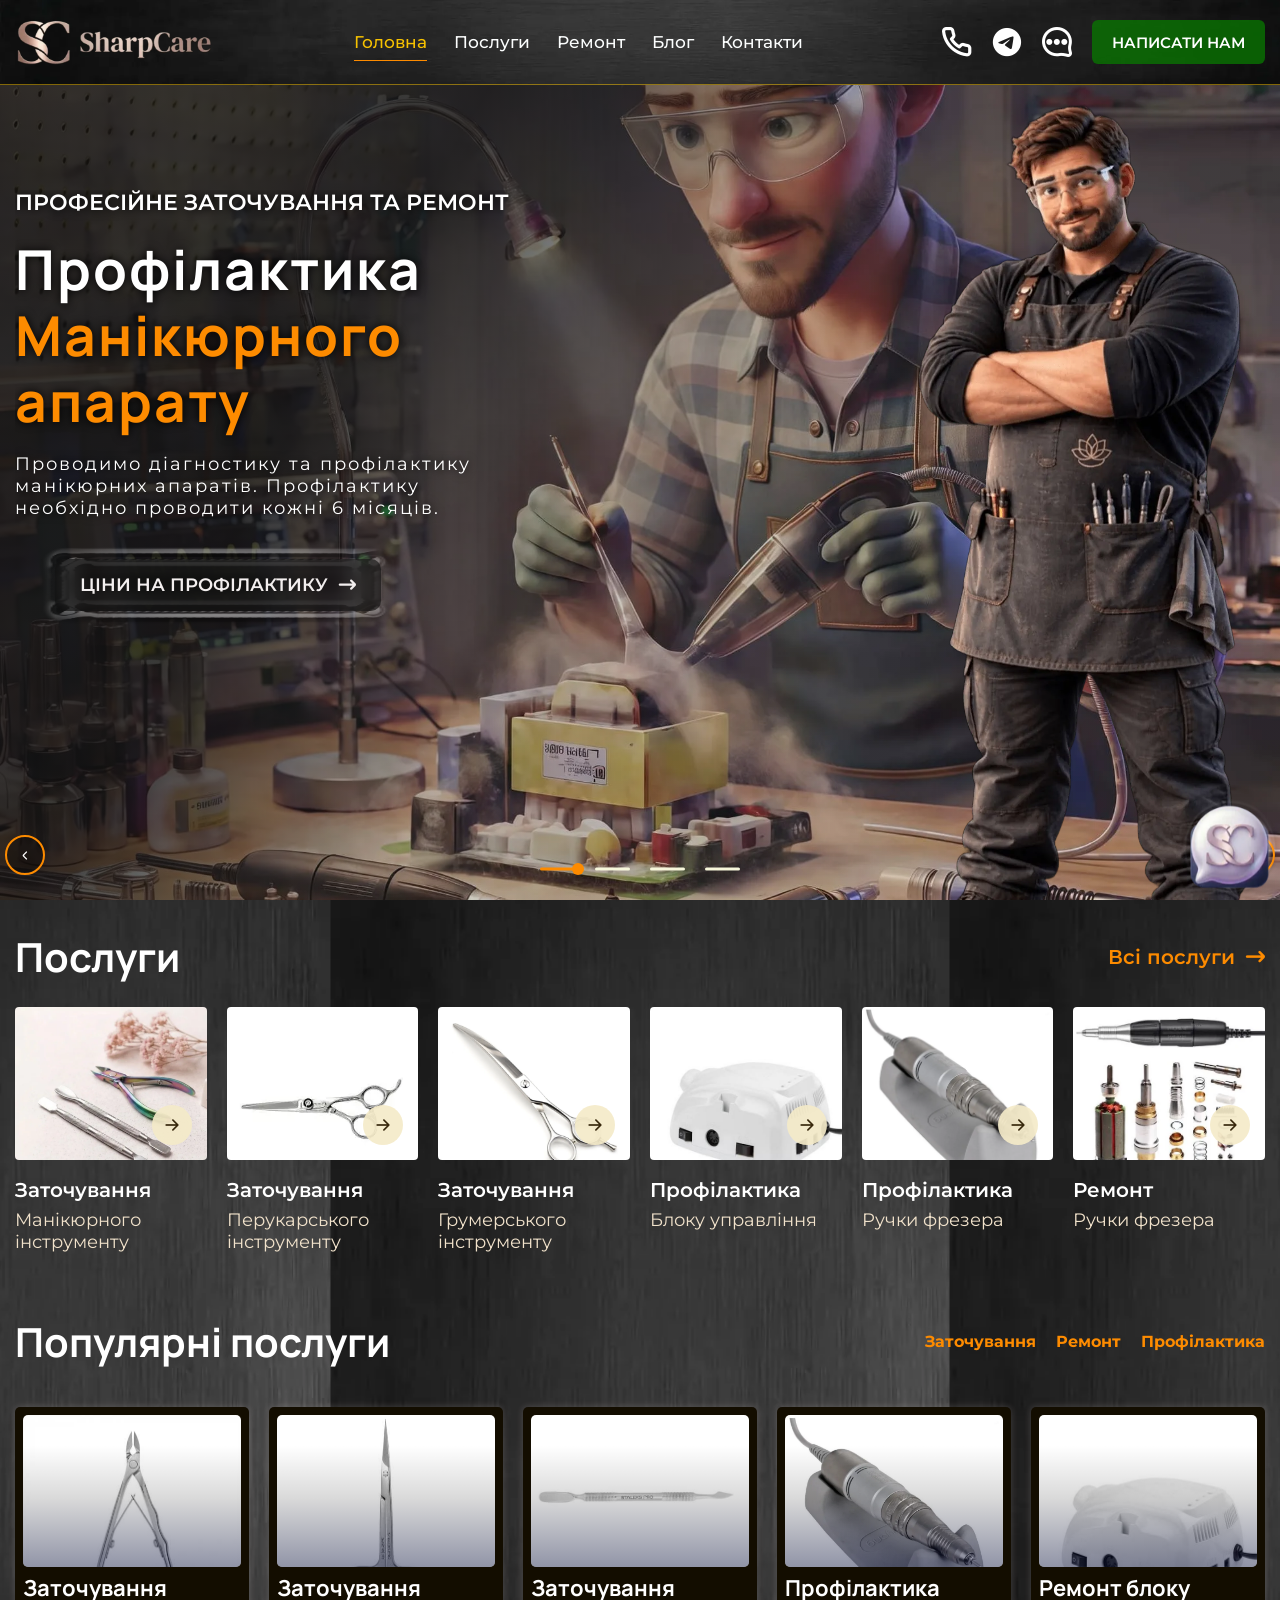
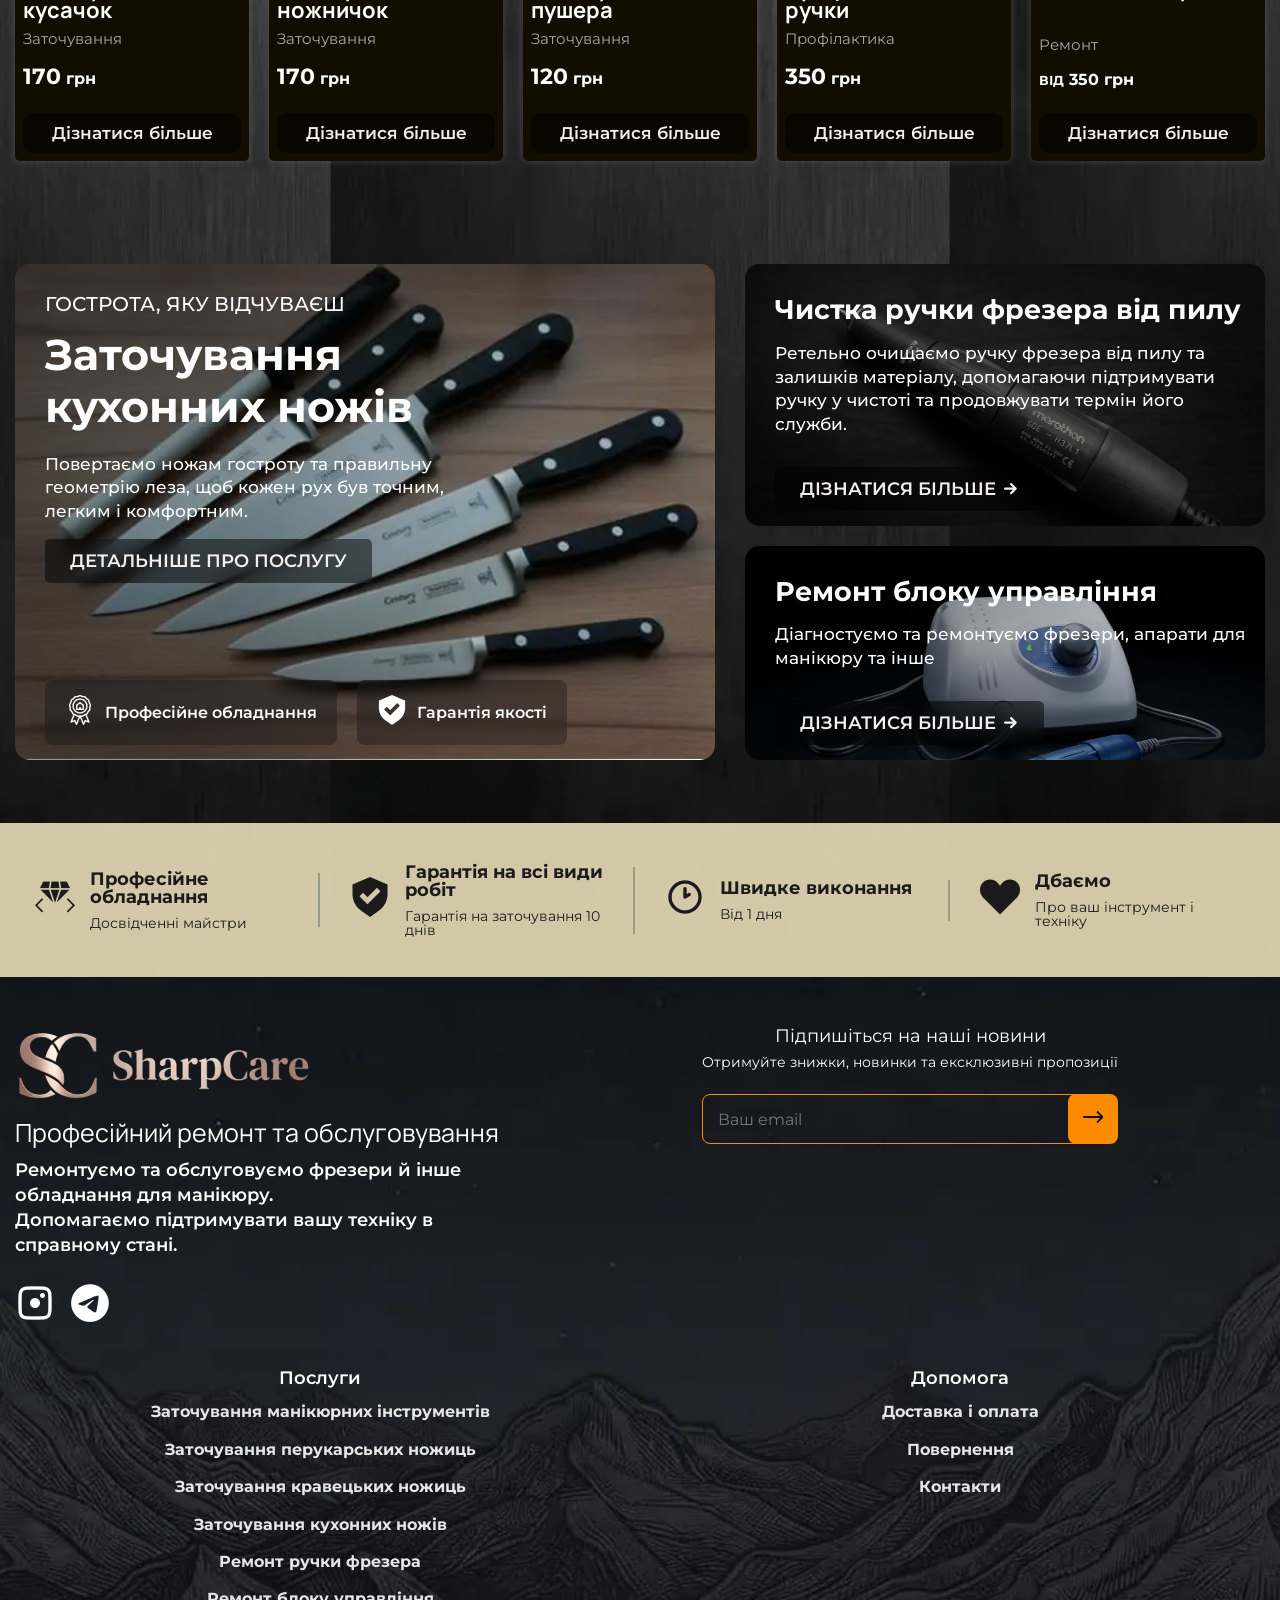
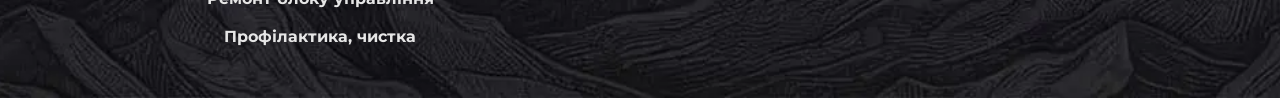
==== commit c6bad6fb: "Update site from dist" ====
--- a/index.html
+++ b/index.html
@@ -1,24 +1,48 @@
 <!doctype html>
-<html lang="ru">
+<html lang="uk">
 	<head>
+		<style data-fls-preloader="false" rel="preload">
+			body>*:not(.fls-preloader) {
+        opacity: 0;
+        visibility: hidden;
+    }
+
+    [data-fls-preloader-loaded] body>*:not(.fls-preloader) {
+        transition: opacity 0.5s ease 0s;
+        opacity: 1;
+        visibility: visible;
+    }
+		</style>
+		<!--
+<div class="fls-preloader">
+<div class="fls-preloader__body">
+<div class="fls-preloader__counter">0%</div>
+<div class="fls-preloader__line"><span></span></div>
+</div>
+</div>
+-->
 		<meta charset="UTF-8">
 		<meta name="viewport" content="width=device-width, initial-scale=1.0">
+		<meta name="color-scheme" content="light">
+		<meta property="og:image" content="https://sharpcare.netlify.app/assets/img/her1.webp">
 		<link rel="preconnect" href="https://fonts.googleapis.com">
 		<link rel="preconnect" href="https://fonts.gstatic.com" crossorigin="">
 		<link href="https://fonts.googleapis.com/css2?family=Montserrat:wght@400;500;600;700&display=swap" rel="stylesheet">
 		<link href="https://fonts.googleapis.com/css2?family=Manrope:wght@500;600;700&display=swap" rel="stylesheet">
 		<link rel="shortcut icon" href="./assets/img/favicon.png">
-		<title>Одяг взуття аксесуари</title>
-		<script type="module" crossorigin="" src="./js/index.min.js?v=1790609711125"></script>
-		<link rel="modulepreload" crossorigin="" href="./js/app.min.js?v=1790609711125">
-		<link rel="stylesheet" crossorigin="" href="./css/app.min.css?v=1790609711125">
-		<link rel="stylesheet" crossorigin="" href="./css/index.min.css?v=1790609711125">
+		<meta name="description" content="Професійне заточування манікюрних інструментів та ремонт манікюрних апаратів. Заточка кусачок, ножиць, ремонт фрезерів Strong і Marathon. Гарантія на виконані роботи.">
+		<title>Заточування та ремонт</title>
+		<script type="module" crossorigin="" src="./js/index.min.js?v=1791710640170"></script>
+		<link rel="modulepreload" crossorigin="" href="./js/app.min.js?v=1791710640170">
+		<link rel="modulepreload" crossorigin="" href="./js/slider.min.js?v=1791710640170">
+		<link rel="stylesheet" crossorigin="" href="./css/app.min.css?v=1791710640170">
+		<link rel="stylesheet" crossorigin="" href="./css/slider.min.css?v=1791710640170">
 	</head>
 	<body>
 		<div class="wrapper">
 			<header data-fls-header-scroll="" data-fls-header-scroll-show="" class="header">
 				<div class="header__container">
-					<a href="#" class="header__logo">
+					<a href="index.html" class="header__logo">
 						<div class="header__logo-img __img">
 							<picture>
 								<source media="(max-width: 600px)" srcset="./assets/img/sv_logo-1-600.webp" type="image/webp">
@@ -40,85 +64,115 @@
 								<a class="menu__link" href="index.html">Головна</a>
 							</li>
 							<li>
-								<a class="menu__link" href="catalog.html">Каталог</a>
+								<a class="menu__link" href="catalog.html">Послуги</a>
 							</li>
 							<li>
-								<a class="menu__link" href="#">Чоловікам</a>
+								<a class="menu__link" href="repair.html">Ремонт</a>
 							</li>
 							<li>
-								<a class="menu__link" href="#">Жінкам</a>
+								<a class="menu__link" href="blog.html">Блог</a>
 							</li>
 							<li>
-								<a class="menu__link" href="#">Взуття</a>
-							</li>
-							<li>
-								<a class="menu__link" href="#">Аксесуари</a>
-							</li>
-							<li>
-								<a class="menu__link" href="index.html#blog">Блог</a>
-							</li>
-							<li>
-								<a class="menu__link" href="#">Контакти</a>
+								<a class="menu__link" href="contacts.html">Контакти</a>
 							</li>
 						</ul>
 					</nav>
 					<div class="header__buttons">
-						<a href="#" class="header__btn --icon-search"></a>
-						<a href="#" class="header__btn --icon-hearth"></a>
-						<a href="#" class="header__btn --icon-user"></a>
-						<button class="header__btn header__btn-cart cart-action --icon-cart">
-							<span data-fls-addtocart="" class="cart-counter"></span>
-						</button>
+						<a href="tel:+380936004875" class="header__btn header__btn-phone --icon-phone"></a>
+						<a href="https://t.me/Mastersharp_bot" target="_blank" rel="noopener noreferrer" class="header__btn --icon-telegram"></a>
+						<button class="header__btn header__btn-cart --icon-message cart-action"></button>
+						<button data-fls-dynamic=".menu, 625" class="header__button-action btn--green btn--blue cart-action">Написати
+                нам</button>
 					</div>
 					<div class="menu__icon">
 						<span></span>
 					</div>
 				</div>
 			</header>
-			<div class="cart">
+			<div id="modal" class="cart">
 				<div class="cart__overlay cart-action"></div>
-				<div class="cart__body">
-					<div class="cart__top">
-						<div class="cart__title">Кошик</div>
-						<button class="cart__btn cart-action"></button>
-					</div>
-					<div class="cart__items">
-						<span class="cart__void">Корзина порожня</span>
-						<template id="cart-item-template">
-							<div class="cart__item">
-								<div class="cart__item-img __img">
-									<img src="" alt="">
-								</div>
-								<div class="cart__item-text">
-									<div class="cart__item-title"></div>
-									<div class="cart__item-price">
-										<span data-fls-cart-price=""></span>
-										<span>грн.</span>
-									</div>
-								</div>
-								<div class="cart__item-buttons">
-									<div data-fls-quantity="" class="cart__quantity">
-										<button data-fls-quantity-minus="" type="button" class="cart__quantity-btn"></button>
-										<div class="cart__quantity-input">
-											<input data-fls-addtocart-quantity="" data-fls-quantity-value="" autocomplete="off" type="text" name="form[]" value="1">
-										</div>
-										<button data-fls-quantity-plus="" type="button" class="cart__quantity-btn cart__quantity-btn--plus"></button>
-									</div>
-									<button type="button" class="cart__remove">×</button>
-								</div>
-							</div>
-						</template>
-					</div>
-					<div class="cart__footer">
-						<div class="cart__total">
-							<span>Разом</span>
-							<span data-fls-cart-total="">0</span>
-							<span>грн.</span>
-						</div>
-						<div class="cart__button">
-							<button class="cart__action-btn btn--yellow">Оформити замовлення</button>
-						</div>
-					</div>
+				<!--
+<div class="cart__body">
+<div class="cart__top">
+<div class="cart__title">Кошик</div>
+<button class="cart__btn cart-action"></button>
+</div>
+<div class="cart__items">
+<span class="cart__void">Корзина порожня</span>
+<template id="cart-item-template">
+<div class="cart__item">
+<div class="cart__item-img __img">
+<img src="" alt="">
+</div>
+<div class="cart__item-text">
+<div class="cart__item-title"></div>
+<div class="cart__item-price">
+<span data-fls-cart-price></span>
+<span>грн.</span>
+</div>
+</div>
+<div class="cart__item-buttons">
+<div data-fls-quantity class="cart__quantity">
+<button data-fls-quantity-minus type="button" class="cart__quantity-btn">
+</button>
+<div class="cart__quantity-input">
+<input data-fls-addtocart-quantity data-fls-quantity-value autocomplete="off"
+type="text" name="form[]" value="1">
+</div>
+<button data-fls-quantity-plus type="button"
+class="cart__quantity-btn cart__quantity-btn--plus">
+</button>
+</div>
+<button type="button" class="cart__remove">
+×
+</button>
+</div>
+</div>
+</template>
+</div>
+<div class="cart__footer">
+<div class="cart__total">
+<span>Разом</span>
+<span data-fls-cart-total>0</span>
+<span>грн.</span>
+</div>
+<div class="cart__button">
+<button class="cart__action-btn btn--yellow">Оформити замовлення</button>
+</div>
+</div>
+</div>
+-->
+				<div class="modal__content">
+					<button class="modal__close cart-action">
+						<span></span>
+						<span></span>
+					</button>
+					<div class="modal__icon">
+						<picture>
+							<source media="(max-width: 600px)" srcset="./assets/img/scissor-600.webp" type="image/webp">
+							<source media="(max-width: 1200px)" srcset="./assets/img/scissor-1200.webp" type="image/webp">
+							<img alt="Image" src="./assets/img/scissor.webp">
+						</picture>
+					</div>
+					<h2 class="modal__title">Залишити заявку</h2>
+					<p class="modal__subtitle">Заповніть форму і ми зв'яжемося з вами найближчим часом.</p>
+					<div class="form">
+						<div class="form__group">
+							<label class="form__label">Ваше ім'я</label>
+							<input id="name" class="form__input" type="text" placeholder="Введіть ваше ім'я">
+						</div>
+						<div class="form__group">
+							<label class="form__label">Телефон</label>
+							<input id="phone" class="form__input" type="tel" placeholder="+380">
+						</div>
+						<div class="form__group">
+							<label class="form__label">Повідомлення</label>
+							<textarea id="message" class="form__textarea" placeholder="Ваше повідомлення"></textarea>
+						</div>
+						<button id="sendBtn" class="form__button">Відправити заявку</button>
+					</div>
+					<p id="status" style="text-align:center;margin-top:10px;font-size:14px;"></p>
+					<p class="modal__footer">Ми гарантуємо конфіденційність ваших даних</p>
 				</div>
 			</div>
 			<main class="page-home">
@@ -127,18 +181,25 @@
 						<div class="hero__slide swiper-slide">
 							<div class="hero__text-container __container">
 								<div class="hero__text">
-									<div class="hero__label" data-swiper-parallax="100">НОВА КОЛЕКЦІЯ 2026</div>
-									<h2 class="hero__title" data-swiper-parallax="200">
-										Стиль, що
-										<span>захоплює</span>
+									<div class="hero__label" data-swiper-parallax="-100">ПРОФЕСІЙНЕ ЗАТОЧУВАННЯ ТА РЕМОНТ</div>
+									<h2 class="hero__title" data-swiper-parallax="-200">
+										Профілактика
+										<span>Манікюрного
+                                апарату</span>
 									</h2>
-									<div class="hero__subtitle" data-swiper-parallax="300">
+									<div class="hero__subtitle" data-swiper-parallax="-300">
 										<p>
-											Сучасний одяг, взуття та аксесуари для тих, хто цінує комфорт, якість і свободу руху.
+											Проводимо діагностику та профілактику манікюрних апаратів. Профілактику необхідно
+                                проводити кожні 6 місяців.
 										</p>
 									</div>
-									<div class="hero__buttons" data-swiper-parallax="400">
-										<a href="catalog.html" class="hero__btn btn--yellow --icon-arrow">Перейти до каталогу</a>
+									<div class="hero__buttons" data-swiper-parallax="-400">
+										<div class="hero__button-body" data-water-button="">
+											<canvas data-water-canvas="" aria-hidden="true"></canvas>
+											<a href="catalog.html" class="hero__btn btn--yellow btn--glass --icon-arrow">
+												<span>Ціни на профілактику</span>
+											</a>
+										</div>
 									</div>
 								</div>
 							</div>
@@ -153,19 +214,24 @@
 						<div class="hero__slide swiper-slide">
 							<div class="hero__text-container __container">
 								<div class="hero__text">
-									<div class="hero__label" data-swiper-parallax="100">ТРЕНДИ СЕЗОНУ</div>
+									<div class="hero__label" data-swiper-parallax="100">ПРОФЕСІЙНЕ ЗАТОЧУВАННЯ ТА РЕМОНТ</div>
 									<h2 class="hero__title" data-swiper-parallax="200">
-										Сміливі
-										<span>рішення</span>
+										Ремонт
+										<span>Манікюрного апарату</span>
 									</h2>
 									<div class="hero__subtitle" data-swiper-parallax="300">
 										<p>
-											Оновіть свій гардероб унікальними новинками, створеними за останнїми світовими
-                                тенденціями моди.
+											Проводимо діагностику та ремонт манікюрних фрезерів. Перевіряємо роботу апарата,
+                                усуваємо несправності та, за необхідності, замінюємо зношені комплектуючі.
 										</p>
 									</div>
 									<div class="hero__buttons" data-swiper-parallax="400">
-										<a href="catalog.html" class="hero__btn btn--yellow --icon-arrow">Дивитися новинки</a>
+										<div class="hero__button-body" data-water-button="">
+											<canvas data-water-canvas="" aria-hidden="true"></canvas>
+											<a href="catalog.html" class="hero__btn btn--yellow btn--glass --icon-arrow">
+												<span>Ціни на ремонт</span>
+											</a>
+										</div>
 									</div>
 								</div>
 							</div>
@@ -180,19 +246,26 @@
 						<div class="hero__slide swiper-slide">
 							<div class="hero__text-container __container">
 								<div class="hero__text">
-									<div class="hero__label" data-swiper-parallax="100">ПРЕМІУМ ЯКІСТЬ</div>
-									<h2 class="hero__title" data-swiper-parallax="200">
-										Комфорт у
-										<span>кожній деталі</span>
+									<div class="hero__label" data-swiper-parallax="-100">ПРОФЕСІЙНЕ ЗАТОЧУВАННЯ ТА РЕМОНТ</div>
+									<h2 class="hero__title" data-swiper-parallax="-200">
+										Заточування
+										<span>манікюрного
+                                інструменту</span>
 									</h2>
-									<div class="hero__subtitle" data-swiper-parallax="300">
+									<div class="hero__subtitle" data-swiper-parallax="-300">
 										<p>
-											Добірні матеріали, бездоганний крій та виняткова зносостійкість для вашого щоденного
-                                задоволення.
+											Ми не просто заточуємо інструмент — ми відновлюємо його робочі характеристики. Перед
+                                виконанням роботи оцінюємо стан інструменту, а після заточки перевіряємо якість
+                                результату.
 										</p>
 									</div>
-									<div class="hero__buttons" data-swiper-parallax="400">
-										<a href="catalog.html" class="hero__btn btn--yellow --icon-arrow">Обрати колекцію</a>
+									<div class="hero__buttons" data-swiper-parallax="-400">
+										<div class="hero__button-body" data-water-button="">
+											<canvas data-water-canvas="" aria-hidden="true"></canvas>
+											<a href="catalog.html" class="hero__btn btn--yellow btn--glass --icon-arrow">
+												<span>Ціни на заточування</span>
+											</a>
+										</div>
 									</div>
 								</div>
 							</div>
@@ -207,19 +280,25 @@
 						<div class="hero__slide swiper-slide">
 							<div class="hero__text-container __container">
 								<div class="hero__text">
-									<div class="hero__label" data-swiper-parallax="100">ОБМЕЖЕНИЙ ВИПУСК</div>
+									<div class="hero__label" data-swiper-parallax="100">ПРОФЕСІЙНЕ ЗАТОЧУВАННЯ ТА РЕМОНТ</div>
 									<h2 class="hero__title" data-swiper-parallax="200">
-										Створи свій
-										<span>унікальний образ</span>
+										Заточування
+										<span>Перукарського
+                                інструменту</span>
 									</h2>
 									<div class="hero__subtitle" data-swiper-parallax="300">
 										<p>
-											Ексклюзивні моделі, які підкреслять вашу індивідуальність та подарують впевненість у
-                                будь-якій ситуації.
+											Професійна заточування, перукарських, грумерських та інших спеціалізованих ножиць.
+                                Відновлюємо рівномірний і плавний хід полотен.
 										</p>
 									</div>
 									<div class="hero__buttons" data-swiper-parallax="400">
-										<a href="catalog.html" class="hero__btn btn--yellow --icon-arrow">Створити лук</a>
+										<div class="hero__button-body" data-water-button="">
+											<canvas data-water-canvas="" aria-hidden="true"></canvas>
+											<a href="catalog.html" class="hero__btn btn--yellow btn--glass --icon-arrow">
+												<span>Ціни на заточування</span>
+											</a>
+										</div>
 									</div>
 								</div>
 							</div>
@@ -247,17 +326,17 @@
 				<section class="category">
 					<div class="category__container">
 						<div class="category__header section-header">
-							<h1 class="category__title title section-header__title">Категорії</h1>
+							<h1 class="category__title title section-header__title">Послуги</h1>
 							<ul class="category__list section-header__list">
 								<li>
 									<a href="catalog.html" class="category__link section-header__link --icon-arrow">Всі
-                            категорії</a>
+                            послуги</a>
 								</li>
 							</ul>
 						</div>
 						<div data-fls-slider="" class="category__slider swiper">
 							<div class="category__cards swiper-wrapper">
-								<div data-fls-watcher="" class="category__card swiper-slide">
+								<div class="category__card swiper-slide">
 									<div class="category__card-img __img">
 										<picture>
 											<source media="(max-width: 600px)" srcset="./assets/img/cat6-600.webp" type="image/webp">
@@ -268,14 +347,10 @@
 											<span class="--icon-arr-md"></span>
 										</a>
 									</div>
-									<div class="category__card-title">Чоловічий одяг</div>
-									<div class="category__card-value">
-										(
-										<span data-fls-digcounter="">423</span>
-										)
-									</div>
-								</div>
-								<div data-fls-watcher="" class="category__card swiper-slide">
+									<div class="category__card-title">Заточування</div>
+									<div class="category__card-value">Манікюрного інструменту</div>
+								</div>
+								<div class="category__card swiper-slide">
 									<div class="category__card-img __img">
 										<picture>
 											<source media="(max-width: 600px)" srcset="./assets/img/cat5-600.webp" type="image/webp">
@@ -286,14 +361,10 @@
 											<span class="--icon-arr-md"></span>
 										</a>
 									</div>
-									<div class="category__card-title">Жіночий одяг</div>
-									<div class="category__card-value">
-										(
-										<span data-fls-digcounter="">512</span>
-										)
-									</div>
-								</div>
-								<div data-fls-watcher="" class="category__card swiper-slide">
+									<div class="category__card-title">Заточування</div>
+									<div class="category__card-value">Перукарського інструменту</div>
+								</div>
+								<div class="category__card swiper-slide">
 									<div class="category__card-img __img">
 										<picture>
 											<source media="(max-width: 600px)" srcset="./assets/img/cat4-600.webp" type="image/webp">
@@ -304,66 +375,46 @@
 											<span class="--icon-arr-md"></span>
 										</a>
 									</div>
-									<div class="category__card-title">Взуття</div>
-									<div class="category__card-value">
-										(
-										<span data-fls-digcounter="">286</span>
-										)
-									</div>
-								</div>
-								<div data-fls-watcher="" class="category__card swiper-slide">
+									<div class="category__card-title">Заточування</div>
+									<div class="category__card-value">Грумерського інструменту</div>
+								</div>
+								<div class="category__card swiper-slide">
 									<div class="category__card-img __img">
-										<picture>
-											<source media="(max-width: 600px)" srcset="./assets/img/cat3-600.webp" type="image/webp">
-											<source media="(max-width: 1200px)" srcset="./assets/img/cat3-1200.webp" type="image/webp">
-											<img alt="Image" src="./assets/img/cat3.webp">
-										</picture>
-										<a href="catalog.html" class="category__card-arrow">
+										<img src="./assets/img/cat3.jfif" alt="Image">
+										<a href="repair.html" class="category__card-arrow">
 											<span class="--icon-arr-md"></span>
 										</a>
 									</div>
-									<div class="category__card-title">Світшот та худі</div>
-									<div class="category__card-value">
-										(
-										<span data-fls-digcounter="">286</span>
-										)
-									</div>
-								</div>
-								<div data-fls-watcher="" class="category__card swiper-slide">
+									<div class="category__card-title">Профілактика</div>
+									<div class="category__card-value">Блоку управління</div>
+								</div>
+								<div class="category__card swiper-slide">
 									<div class="category__card-img __img">
 										<picture>
 											<source media="(max-width: 600px)" srcset="./assets/img/cat2-600.webp" type="image/webp">
 											<source media="(max-width: 1200px)" srcset="./assets/img/cat2-1200.webp" type="image/webp">
 											<img alt="Image" src="./assets/img/cat2.webp">
 										</picture>
-										<a href="catalog.html" class="category__card-arrow">
+										<a href="repair.html" class="category__card-arrow">
 											<span class="--icon-arr-md"></span>
 										</a>
 									</div>
-									<div class="category__card-title">Аксесуари</div>
-									<div class="category__card-value">
-										(
-										<span data-fls-digcounter="">146</span>
-										)
-									</div>
-								</div>
-								<div data-fls-watcher="" class="category__card swiper-slide">
+									<div class="category__card-title">Профілактика</div>
+									<div class="category__card-value">Ручки фрезера</div>
+								</div>
+								<div class="category__card swiper-slide">
 									<div class="category__card-img __img">
 										<picture>
 											<source media="(max-width: 600px)" srcset="./assets/img/cat1-600.webp" type="image/webp">
 											<source media="(max-width: 1200px)" srcset="./assets/img/cat1-1200.webp" type="image/webp">
 											<img alt="Image" src="./assets/img/cat1.webp">
 										</picture>
-										<a href="catalog.html" class="category__card-arrow">
+										<a href="repair.html" class="category__card-arrow">
 											<span class="--icon-arr-md"></span>
 										</a>
 									</div>
-									<div class="category__card-title">Головні убори</div>
-									<div class="category__card-value">
-										(
-										<span data-fls-digcounter="">98</span>
-										)
-									</div>
+									<div class="category__card-title">Ремонт</div>
+									<div class="category__card-value">Ручки фрезера</div>
 								</div>
 							</div>
 						</div>
@@ -375,212 +426,109 @@
 				<section class="product">
 					<div class="product__container">
 						<div class="product__header section-header">
-							<h1 class="product__title title section-header__title">Популярні товари</h1>
+							<h1 class="product__title title section-header__title">Популярні послуги</h1>
 							<ul class="product__list section-header__list">
 								<li>
-									<a href="catalog.html" class="product__link section-header__link">Усі товари</a>
+									<a href="catalog.html" class="product__link section-header__link">Заточування</a>
 								</li>
 								<li>
-									<a href="catalog.html" class="product__link section-header__link">Хіти продажу</a>
+									<a href="repair.html" class="product__link section-header__link">Ремонт</a>
 								</li>
 								<li>
-									<a href="catalog.html" class="product__link section-header__link">Новинки</a>
-								</li>
-								<li>
-									<a href="catalog.html" class="product__link section-header__link">Знижки</a>
+									<a href="repair.html" class="product__link section-header__link">Профілактика</a>
 								</li>
 							</ul>
 						</div>
 						<div data-fls-slider="" class="product__slider swiper">
 							<div class="product__cards swiper-wrapper">
-								<div data-fls-addtocart-product="" data-fls-watcher="" class="product__card card swiper-slide">
-									<a href="product.html" class="product__card-img card__img card-img">
-										<picture>
-											<source media="(max-width: 600px)" srcset="./assets/img/prod2-600.webp" type="image/webp">
-											<source media="(max-width: 1200px)" srcset="./assets/img/prod2-1200.webp" type="image/webp">
-											<img alt="Image" src="./assets/img/prod2.webp">
-										</picture>
-										<div class="product__card-img-items card__img-items">
-											<div class="product__card-label card__label btn--yellow btn--red">-20%</div>
-											<div class="product__card-favorite card__favorite">
-												<span class="--icon-hearth"></span>
-											</div>
-										</div>
+								<div data-fls-watcher="" class="product__card card swiper-slide">
+									<a href="sharp.html?service=kuskachky" class="product__card-img card__img">
+										<img src="./assets/img/prod1.jfif" alt="Image">
 									</a>
-									<div data-fls-watcher="" class="product__card-raiting card__raiting">
-										<div data-fls-rating="set" data-fls-rating-value="4.2" class="product__card-raiting-value card__raiting-value">4.2</div>
-										<div class="product__card-raiting-counter card__raiting-counter">
-											(
-											<span data-fls-digcounter="">98</span>
-											)
-										</div>
-									</div>
-									<a href="product.html" class="product__card-title card__title">Пальто жіноче</a>
-									<div class="product__card-caption card__caption">Жіночий одяг</div>
+									<a href="sharp.html?service=kuskachky" class="product__card-title card__title">Заточування
+                            кусачок</a>
+									<div class="product__card-caption card__caption">Заточування</div>
 									<div class="card__price-body">
 										<div data-fls-watcher="" class="product__card-price card__price">
-											<span data-fls-digcounter="">3199</span>
+											<span data-fls-digcounter="">170</span>
 											<span>грн</span>
 										</div>
-										<div class="product__card-price card__price-old">
-											<span>3999</span>
-											<span>грн</span>
-										</div>
 									</div>
 									<div class="product__card-buttons card__buttons">
-										<button data-addtocart-button="" data-id="1" data-title="Пальто жіноче" data-price="3199" data-image="assets/img/prod2.webp" class="product__card-btn card__btn btn--black --icon-cart">До кошика</button>
-									</div>
-								</div>
-								<div data-fls-addtocart-product="" data-fls-watcher="" class="product__card card swiper-slide">
-									<a href="product.html" class="product__card-img card__img card-img">
-										<picture>
-											<source media="(max-width: 600px)" srcset="./assets/img/prod1-600.webp" type="image/webp">
-											<source media="(max-width: 1200px)" srcset="./assets/img/prod1-1200.webp" type="image/webp">
-											<img alt="Image" src="./assets/img/prod1.webp">
-										</picture>
-										<div class="product__card-img-items card__img-items">
-											<div class="product__card-label card__label btn--green">Хіт</div>
-											<div class="product__card-favorite card__favorite">
-												<span class="--icon-hearth"></span>
-											</div>
-										</div>
+										<a href="sharp.html?service=kuskachky" class="product__card-btn card__btn btn--glass">Дізнатися більше</a>
+									</div>
+								</div>
+								<div data-fls-watcher="" class="product__card card swiper-slide">
+									<a href="sharp.html?service=noszkut" class="product__card-img card__img">
+										<img src="./assets/img/prod2.jfif" alt="Image">
 									</a>
-									<div data-fls-watcher="" class="product__card-raiting card__raiting">
-										<div data-fls-rating="set" data-fls-rating-value="4.8" class="product__card-raiting-value card__raiting-value">4.8</div>
-										<div class="product__card-raiting-counter card__raiting-counter">
-											(
-											<span data-fls-digcounter="">124</span>
-											)
-										</div>
-									</div>
-									<a href="product.html" class="product__card-title card__title">Худі Nike Club</a>
-									<div class="product__card-caption card__caption">Чоловічий одяг</div>
+									<a href="sharp.html?service=noszkut" class="product__card-title card__title">Заточування
+                            ножничок</a>
+									<div class="product__card-caption card__caption">Заточування</div>
 									<div class="card__price-body">
 										<div data-fls-watcher="" class="product__card-price card__price">
-											<span data-fls-digcounter="">2499</span>
+											<span data-fls-digcounter="">170</span>
 											<span>грн</span>
 										</div>
-										<div class="product__card-price card__price-old">
-											<span></span>
-											<span></span>
-										</div>
 									</div>
 									<div class="product__card-buttons card__buttons">
-										<button data-addtocart-button="" data-id="2" data-title="Худі Nike Club" data-price="2499" data-image="assets/img/prod1.jpg" class="product__card-btn card__btn btn--black --icon-cart">До кошика</button>
-									</div>
-								</div>
-								<div data-fls-addtocart-product="" data-fls-watcher="" class="product__card card swiper-slide">
-									<a href="product.html" class="product__card-img card__img card-img">
-										<picture>
-											<source media="(max-width: 600px)" srcset="./assets/img/prod3-600.webp" type="image/webp">
-											<source media="(max-width: 1200px)" srcset="./assets/img/prod3-1200.webp" type="image/webp">
-											<img alt="Image" src="./assets/img/prod3.webp">
-										</picture>
-										<div class="product__card-img-items card__img-items">
-											<div class="product__card-label card__label btn--green btn--blue">Новинка</div>
-											<div class="product__card-favorite card__favorite">
-												<span class="--icon-hearth"></span>
-											</div>
-										</div>
+										<a href="sharp.html?service=noszkut" class="product__card-btn card__btn btn--glass">Дізнатися більше</a>
+									</div>
+								</div>
+								<div data-fls-watcher="" class="product__card card swiper-slide">
+									<a href="sharp.html?service=pusher" class="product__card-img card__img">
+										<img src="./assets/img/prod3.jfif" alt="Image">
 									</a>
-									<div data-fls-watcher="" class="product__card-raiting card__raiting">
-										<div data-fls-rating="set" data-fls-rating-value="4.4" class="product__card-raiting-value card__raiting-value">4.4</div>
-										<div class="product__card-raiting-counter card__raiting-counter">
-											(
-											<span data-fls-digcounter="">203</span>
-											)
-										</div>
-									</div>
-									<a href="product.html" class="product__card-title card__title">Кросівки Nike Air Force 1</a>
-									<div class="product__card-caption card__caption">Взуття</div>
+									<a href="sharp.html?service=pusher" class="product__card-title card__title">Заточування
+                            пушера</a>
+									<div class="product__card-caption card__caption">Заточування</div>
 									<div class="card__price-body">
 										<div data-fls-watcher="" class="product__card-price card__price">
-											<span data-fls-digcounter="">4999</span>
+											<span data-fls-digcounter="">120</span>
 											<span>грн</span>
 										</div>
-										<div class="product__card-price card__price-old">
-											<span></span>
-											<span></span>
-										</div>
 									</div>
 									<div class="product__card-buttons card__buttons">
-										<button data-addtocart-button="" data-id="3" data-title="Кросівки Nike Air Force 1" data-price="4999" data-image="assets/img/prod3.webp" class="product__card-btn card__btn btn--black --icon-cart">До кошика</button>
-									</div>
-								</div>
-								<div data-fls-addtocart-product="" data-fls-watcher="" class="product__card card swiper-slide">
-									<a href="product.html" class="product__card-img card__img card-img">
+										<a href="sharp.html?service=pusher" class="product__card-btn card__btn btn--glass">Дізнатися більше</a>
+									</div>
+								</div>
+								<div data-fls-watcher="" class="product__card card swiper-slide">
+									<a href="sharp.html?service=handPiece" class="product__card-img card__img">
 										<picture>
-											<source media="(max-width: 600px)" srcset="./assets/img/prod4-600.webp" type="image/webp">
-											<source media="(max-width: 1200px)" srcset="./assets/img/prod4-1200.webp" type="image/webp">
-											<img alt="Image" src="./assets/img/prod4.webp">
+											<source media="(max-width: 600px)" srcset="./assets/img/cat2-600.webp" type="image/webp">
+											<source media="(max-width: 1200px)" srcset="./assets/img/cat2-1200.webp" type="image/webp">
+											<img alt="Image" src="./assets/img/cat2.webp">
 										</picture>
-										<div class="product__card-img-items card__img-items">
-											<div class="product__card-label card__label btn--green btn--red">-15%</div>
-											<div class="product__card-favorite card__favorite">
-												<span class="--icon-hearth"></span>
-											</div>
-										</div>
 									</a>
-									<div data-fls-watcher="" class="product__card-raiting card__raiting">
-										<div data-fls-rating="set" data-fls-rating-value="4.5" class="product__card-raiting-value card__raiting-value">4.5</div>
-										<div class="product__card-raiting-counter card__raiting-counter">
-											(
-											<span data-fls-digcounter="">76</span>
-											)
-										</div>
-									</div>
-									<a href="product.html" class="product__card-title card__title">Черевики жіночі</a>
-									<div class="product__card-caption card__caption">Взуття</div>
+									<a href="sharp.html?service=handPiece" class="product__card-title card__title">Профілактика
+                            ручки</a>
+									<div class="product__card-caption card__caption">Профілактика</div>
 									<div class="card__price-body">
 										<div data-fls-watcher="" class="product__card-price card__price">
-											<span data-fls-digcounter="">5099</span>
+											<span data-fls-digcounter="">350</span>
 											<span>грн</span>
 										</div>
-										<div class="product__card-price card__price-old">
-											<span>5999</span>
-											<span>грн</span>
-										</div>
 									</div>
 									<div class="product__card-buttons card__buttons">
-										<button data-addtocart-button="" data-id="4" data-title="Черевики жіночі" data-price="5099" data-image="assets/img/prod4.jpg" class="product__card-btn card__btn btn--black --icon-cart">До кошика</button>
-									</div>
-								</div>
-								<div data-fls-addtocart-product="" data-fls-watcher="" class="product__card card swiper-slide">
-									<a href="product.html" class="product__card-img card__img card-img">
-										<picture>
-											<source media="(max-width: 600px)" srcset="./assets/img/prod5-600.webp" type="image/webp">
-											<source media="(max-width: 1200px)" srcset="./assets/img/prod5-1200.webp" type="image/webp">
-											<img alt="Image" src="./assets/img/prod5.webp">
-										</picture>
-										<div class="product__card-img-items card__img-items">
-											<div class="product__card-label card__label btn--green">Хіт</div>
-											<div class="product__card-favorite card__favorite">
-												<span class="--icon-hearth"></span>
-											</div>
-										</div>
+										<a href="sharp.html?service=handPiece" class="product__card-btn card__btn btn--glass">Дізнатися більше</a>
+									</div>
+								</div>
+								<div data-fls-watcher="" class="product__card card swiper-slide">
+									<a href="sharp.html?service=controlUnit" class="product__card-img card__img">
+										<img src="./assets/img/cat3.jfif" alt="Image">
 									</a>
-									<div data-fls-watcher="" class="product__card-raiting card__raiting">
-										<div data-fls-rating="set" data-fls-rating-value="4.8" class="product__card-raiting-value card__raiting-value">4.8</div>
-										<div class="product__card-raiting-counter card__raiting-counter">
-											(
-											<span data-fls-digcounter="">65</span>
-											)
-										</div>
-									</div>
-									<a href="product.html" class="product__card-title card__title">Рюкзак The North Face</a>
-									<div class="product__card-caption card__caption">Аксесуари</div>
+									<a href="sharp.html?service=controlUnit" class="product__card-title card__title">Ремонт
+                            блоку</a>
+									<div class="product__card-caption card__caption">Ремонт</div>
 									<div class="card__price-body">
 										<div data-fls-watcher="" class="product__card-price card__price">
-											<span data-fls-digcounter="">2199</span>
+											<small>ВІД</small>
+											<span data-fls-digcounter="">350</span>
 											<span>грн</span>
 										</div>
-										<div class="product__card-price card__price-old">
-											<span></span>
-											<span></span>
-										</div>
 									</div>
 									<div class="product__card-buttons card__buttons">
-										<button data-addtocart-button="" data-id="5" data-title="Рюкзак The North Face" data-price="2199" data-image="assets/img/prod5.webp" class="product__card-btn card__btn btn--black --icon-cart">До кошика</button>
+										<a href="sharp.html?service=controlUnit" class="product__card-btn card__btn btn--glass">Дізнатися більше</a>
 									</div>
 								</div>
 							</div>
@@ -595,31 +543,35 @@
 						<div class="advantage__item">
 							<div class="advantage__img">
 								<picture>
-									<source media="(max-width: 600px)" srcset="./assets/img/tourist-600.webp" type="image/webp">
-									<source media="(max-width: 1200px)" srcset="./assets/img/tourist-1200.webp" type="image/webp">
-									<img alt="Image" src="./assets/img/tourist.webp">
+									<source media="(max-width: 600px)" srcset="./assets/img/knife-kuh-600.webp" type="image/webp">
+									<source media="(max-width: 1200px)" srcset="./assets/img/knife-kuh-1200.webp" type="image/webp">
+									<img alt="Image" src="./assets/img/knife-kuh.webp">
 								</picture>
 							</div>
 							<div class="advantage__item-text">
-								<div class="advantage__item-caption">Для тих хто любить пригоди</div>
-								<h2 class="advantage__title">Туристичне спорядження</h2>
-								<div class="advantage__subtitle">Все для комфортних подорожей та активного відпочинку.</div>
+								<div class="advantage__item-caption">Гострота, яку відчуваєш</div>
+								<h2 class="advantage__title">Заточування кухонних ножів</h2>
+								<div class="advantage__subtitle">
+									Повертаємо ножам гостроту та правильну геометрію леза, щоб кожен
+                        рух був точним, легким і комфортним.
+								</div>
 								<div class="advantage__buttons">
-									<a href="catalog.html" class="advantage__btn btn--yellow --icon-arr-md">Перейти до каталогу</a>
+									<div class="advantage__button-body" data-water-button="">
+										<canvas data-water-canvas="" aria-hidden="true"></canvas>
+										<a href="sharp.html?service=knifes" class="advantage__btn btn--yellow btn--glass">
+											<span>Детальніше про послугу</span>
+										</a>
+									</div>
 								</div>
 							</div>
 							<div class="advantage__item-icons">
 								<div class="advantage__item-icon">
 									<div class="advantage__item-icon-ico --icon-prize"></div>
-									<div class="advantage__item-icon-title">Надійні бренди</div>
+									<div class="advantage__item-icon-title">Професійне обладнання</div>
 								</div>
 								<div class="advantage__item-icon">
 									<div class="advantage__item-icon-ico --icon-shield"></div>
 									<div class="advantage__item-icon-title">Гарантія якості</div>
-								</div>
-								<div class="advantage__item-icon">
-									<div class="advantage__item-icon-ico --icon-truck"></div>
-									<div class="advantage__item-icon-title">Швидка доставка</div>
 								</div>
 							</div>
 						</div>
@@ -627,32 +579,44 @@
 							<div class="advantage__card">
 								<div class="advantage__img">
 									<picture>
-										<source media="(max-width: 600px)" srcset="./assets/img/nike-600.webp" type="image/webp">
-										<source media="(max-width: 1200px)" srcset="./assets/img/nike-1200.webp" type="image/webp">
-										<img alt="Image" src="./assets/img/nike.webp">
+										<source media="(max-width: 600px)" srcset="./assets/img/Price-handler-600.webp" type="image/webp">
+										<source media="(max-width: 1200px)" srcset="./assets/img/Price-handler-1200.webp" type="image/webp">
+										<img alt="Image" src="./assets/img/Price-handler.webp">
 									</picture>
 								</div>
 								<div class="advantage__card-text">
-									<div class="advantage__card-title">Взуття, яке завжди в моді</div>
-									<div class="advantage__subtitle">Кеди кросівки, черевики для будь-якого сезону</div>
+									<div class="advantage__card-title">Чистка ручки фрезера від пилу</div>
+									<div class="advantage__subtitle">
+										Ретельно очищаємо ручку фрезера від пилу та залишків матеріалу,
+                            допомагаючи підтримувати ручку у чистоті та продовжувати термін його служби.
+									</div>
 									<div class="advantage__buttons">
-										<a href="catalog.html" class="advantage__btn btn--yellow btn--white --icon-arr-md">Перейти</a>
+										<div class="advantage__button-body" data-water-button="">
+											<canvas data-water-canvas="" aria-hidden="true"></canvas>
+											<a href="repair.html" class="advantage__btn btn--yellow btn--glass --icon-arr-md">Дізнатися більше</a>
+										</div>
 									</div>
 								</div>
 							</div>
 							<div class="advantage__card">
 								<div class="advantage__img">
 									<picture>
-										<source media="(max-width: 600px)" srcset="./assets/img/axes-600.webp" type="image/webp">
-										<source media="(max-width: 1200px)" srcset="./assets/img/axes-1200.webp" type="image/webp">
-										<img alt="Image" src="./assets/img/axes.webp">
+										<source media="(max-width: 600px)" srcset="./assets/img/her1-600.webp" type="image/webp">
+										<source media="(max-width: 1200px)" srcset="./assets/img/her1-1200.webp" type="image/webp">
+										<img alt="Image" src="./assets/img/her1.webp">
 									</picture>
 								</div>
 								<div class="advantage__card-text">
-									<div class="advantage__card-title">Стильні аксесуари</div>
-									<div class="advantage__subtitle">Деталі, які створюють образ</div>
+									<div class="advantage__card-title">Ремонт блоку управління</div>
+									<div class="advantage__subtitle">
+										Діагностуємо та ремонтуємо фрезери, апарати для манікюру та
+                            інше
+									</div>
 									<div class="advantage__buttons">
-										<a href="catalog.html" class="advantage__btn btn--yellow btn--white --icon-arr-md">Перейти</a>
+										<div class="advantage__button-body" data-water-button="">
+											<canvas data-water-canvas="" aria-hidden="true"></canvas>
+											<a href="repair.html" class="advantage__btn btn--yellow btn--glass --icon-arr-md">Дізнатися більше</a>
+										</div>
 									</div>
 								</div>
 							</div>
@@ -662,224 +626,35 @@
 				<div class="delivery">
 					<div class="delivery__container">
 						<div class="delivery__item">
-							<div class="delivery__item-icon --icon-truck"></div>
+							<div class="delivery__item-icon --icon-quality"></div>
 							<div class="delivery__item-text">
-								<div class="delivery__title">Безкоштовна доставка</div>
-								<div data-fls-watcher="" class="delivery__subtitle">
-									При замовленні від
-									<span data-fls-digcounter="">2000</span>
-									грн
-								</div>
+								<div class="delivery__title">Професійне обладнання</div>
+								<div data-fls-watcher="" class="delivery__subtitle">Досвідченні майстри</div>
 							</div>
 						</div>
 						<div class="delivery__item">
 							<div class="delivery__item-icon --icon-shield"></div>
 							<div class="delivery__item-text">
-								<div class="delivery__title">Гарантія повернення</div>
-								<div data-fls-watcher="" class="delivery__subtitle">Протягом 14 днів.</div>
+								<div class="delivery__title">Гарантія на всі види робіт</div>
+								<div class="delivery__subtitle">Гарантія на заточування 10 днів</div>
 							</div>
 						</div>
 						<div class="delivery__item">
-							<div class="delivery__item-icon --icon-consultation"></div>
+							<div class="delivery__item-icon --icon-clock"></div>
 							<div class="delivery__item-text">
-								<div class="delivery__title">Підтримка 24/7</div>
-								<div data-fls-watcher="" class="delivery__subtitle">Допоможемо у будь-який час</div>
+								<div class="delivery__title">Швидке виконання</div>
+								<div class="delivery__subtitle">Від 1 дня</div>
 							</div>
 						</div>
 						<div class="delivery__item">
-							<div class="delivery__item-icon --icon-best-price"></div>
+							<div class="delivery__item-icon --icon-heart"></div>
 							<div class="delivery__item-text">
-								<div class="delivery__title">Зручна оплата</div>
-								<div data-fls-watcher="" class="delivery__subtitle">Карткою, Aple Pay, Google Pay</div>
+								<div class="delivery__title">Дбаємо</div>
+								<div data-fls-watcher="" class="delivery__subtitle">Про ваш інструмент і техніку</div>
 							</div>
 						</div>
 					</div>
 				</div>
-				<section id="blog" class="blog">
-					<div class="blog__container">
-						<div class="blog__caption">Блог</div>
-						<div class="blog__header section-header">
-							<h1 class="blog__title title section-header__title">Новини, стиль та натхнення</h1>
-							<ul class="blog__list section-header__list">
-								<li>
-									<a href="#" class="blog__link section-header__link --icon-arr-md">Всі статті</a>
-								</li>
-							</ul>
-						</div>
-						<div class="blog__items">
-							<div class="blog__item">
-								<div class="blog__item-img __img">
-									<picture>
-										<source media="(max-width: 600px)" srcset="./assets/img/blog1-600.webp" type="image/webp">
-										<source media="(max-width: 1200px)" srcset="./assets/img/blog1-1200.webp" type="image/webp">
-										<img alt="Image" src="./assets/img/blog1.webp">
-									</picture>
-								</div>
-								<div class="blog__item-text">
-									<div class="blog__item-label">
-										<span>СТИЛЬ</span>
-										<span>/</span>
-										<span>18.09.2026</span>
-									</div>
-									<div class="blog__item-title">Як створити стильний осінній гардероб</div>
-									<div class="blog__item-subtitle">
-										Розповідаємо про базові речі, які допоможуть створити актуальні
-                            образи щодня.
-									</div>
-								</div>
-								<div data-fls-showmore="" class="blog__item-article">
-									<div data-fls-showmore-content="0" class="blog__item-article-body">
-										<p data-scroll-text="">
-											Осінь — чудовий час, щоб оновити гардероб і додати образам більше
-                                затишку та характеру.
-                                При цьому не обов’язково купувати багато нових речей. Головне — правильно підібрати базу
-                                та навчитися поєднувати її між собою.
-										</p>
-										<p data-scroll-text="">
-											Почніть із універсального верхнього одягу. Класичне пальто, тренч або
-                                лаконічна куртка
-                                легко поєднуються як із джинсами, так і з сукнями чи спідницями. Для прохолодних днів
-                                варто додати теплий светр нейтрального кольору — бежевого, сірого, молочного або
-                                чорного.
-										</p>
-										<p data-scroll-text="">
-											Особливу увагу приділіть взуттю. Черевики або кросівки у базових
-                                відтінках стануть
-                                основою багатьох повсякденних образів. Аксесуари допоможуть зробити образ цікавішим:
-                                шарф, шкіряна сумка, ремінь або окуляри можуть повністю змінити звичайний комплект.
-										</p>
-										<p data-scroll-text="">
-											Не бійтеся використовувати багатошаровість. Сорочка під светром,
-                                футболка під жакетом або
-                                жилет поверх сорочки дозволять створювати нові комбінації та комфортно адаптуватися до
-                                зміни температури.
-										</p>
-										<p data-scroll-text="">
-											І головне — обирайте речі, які відповідають вашому стилю та способу
-                                життя. Стильний
-                                гардероб — це не кількість одягу, а можливість легко створювати різні образи з улюблених
-                                речей.
-										</p>
-									</div>
-									<button hidden data-fls-showmore-button="" type="button" class="blog__item-btn">
-										<span class="--icon-arrow">Читати статтю</span>
-										<span>Закрити</span>
-									</button>
-								</div>
-							</div>
-							<div class="blog__item">
-								<div class="blog__item-img __img">
-									<picture>
-										<source media="(max-width: 600px)" srcset="./assets/img/blog2-600.webp" type="image/webp">
-										<source media="(max-width: 1200px)" srcset="./assets/img/blog2-1200.webp" type="image/webp">
-										<img alt="Image" src="./assets/img/blog2.webp">
-									</picture>
-								</div>
-								<div class="blog__item-text">
-									<div class="blog__item-label">
-										<span>МОДА</span>
-										<span>/</span>
-										<span>12.09.2026</span>
-									</div>
-									<div class="blog__item-title">5 речей, які повинні бути у кожному гардеробі</div>
-									<div class="blog__item-subtitle">
-										Простий список універсальних речей, які легко поєднувати між
-                            собою
-									</div>
-								</div>
-								<div data-fls-showmore="" class="blog__item-article">
-									<div data-fls-showmore-content="0" class="blog__item-article-body">
-										<p data-scroll-text="">
-											Перша — базова футболка. Біла, чорна або молочна модель стане чудовою
-                                основою для повсякденних образів. Її можна носити з джинсами, брюками, спідницями або
-                                під жакет.
-										</p>
-										<p data-scroll-text="">
-											Друга — якісні джинси. Обирайте фасон, який підходить саме вам. Прямі
-                                або трохи вільні моделі залишаються універсальним варіантом і легко вписуються в різні
-                                стилі.
-										</p>
-										<p data-scroll-text="">
-											Третя — класичний жакет. Він здатен зробити навіть простий образ більш
-                                зібраним. Жакет можна поєднати з футболкою та джинсами або одягнути поверх сукні.
-										</p>
-										<p data-scroll-text="">
-											Четверта — зручне взуття. Кросівки або лаконічні черевики нейтрального
-                                кольору допоможуть створити багато практичних образів на кожен день.
-										</p>
-										<p data-scroll-text="">
-											І нарешті, п’ята річ — універсальна сумка. Обирайте модель, яка
-                                підходить до більшості ваших речей та достатньо містка для повсякденних справ.
-                                Головне — не кількість речей, а їхня універсальність. Правильно підібрана база дозволяє
-                                легко експериментувати зі стилем і створювати нові образи без постійного оновлення
-                                гардероба.
-										</p>
-									</div>
-									<button hidden data-fls-showmore-button="" type="button" class="blog__item-btn">
-										<span class="--icon-arrow">Читати статтю</span>
-										<span>Закрити</span>
-									</button>
-								</div>
-							</div>
-							<div class="blog__item">
-								<div class="blog__item-img __img">
-									<picture>
-										<source media="(max-width: 600px)" srcset="./assets/img/blog3-600.webp" type="image/webp">
-										<source media="(max-width: 1200px)" srcset="./assets/img/blog3-1200.webp" type="image/webp">
-										<img alt="Image" src="./assets/img/blog3.webp">
-									</picture>
-								</div>
-								<div class="blog__item-text">
-									<div class="blog__item-label">
-										<span>ТРЕНДИ</span>
-										<span>/</span>
-										<span>05.09.2026</span>
-									</div>
-									<div class="blog__item-title">Головні тренди сезону 2026</div>
-									<div class="blog__item-subtitle">
-										Розбираємо нові тенденції та показуємо як додати їх у свій
-                            стиль
-									</div>
-								</div>
-								<div data-fls-showmore="" class="blog__item-article">
-									<div data-fls-showmore-content="0" class="blog__item-article-body">
-										<p data-scroll-text="">
-											Новий сезон 2026 року пропонує цікаве поєднання класики, виразних
-                                деталей та експериментів із формами. Цього року мода стає більш особистою: звичні базові
-                                речі отримують нове звучання завдяки кольорам, фактурам і незвичайним поєднанням.
-										</p>
-										<p data-scroll-text="">
-											Одним із помітних трендів залишається багатошаровість. Сорочки, тонкі
-                                светри, жакети та пальта можна комбінувати між собою, створюючи не лише стильні, а й
-                                практичні образи для прохолодної погоди.
-										</p>
-										<p data-scroll-text="">
-											Особливу увагу варто звернути на жакети та костюми. Класичний крій стає
-                                більш сучасним завдяки акцентним плечам, незвичайним пропорціям та вільній посадці.
-                                Також повертаються костюми зі спідницями, які легко адаптувати як для офісу, так і для
-                                повсякденного образу.
-										</p>
-										<p data-scroll-text="">
-											У кольорах сезон пропонує більше сміливості. Насичений червоний,
-                                електричний синій, фіолетовий та теплі природні відтінки можуть стати яскравим акцентом
-                                навіть у простому образі.
-										</p>
-										<p data-scroll-text="">
-											Не варто забувати й про деталі: флоральні принти, оксамит, мереживо,
-                                декоративні елементи та фактурні матеріали допоможуть зробити образ цікавішим.
-                                Головний принцип сезону — не боятися експериментувати та адаптувати тренди під власний
-                                стиль.
-										</p>
-									</div>
-									<button hidden data-fls-showmore-button="" type="button" class="blog__item-btn">
-										<span class="--icon-arrow">Читати статтю</span>
-										<span>Закрити</span>
-									</button>
-								</div>
-							</div>
-						</div>
-					</div>
-				</section>
 			</main>
 			<footer id="contacts" class="footer" data-fls-footer="">
 				<div class="footer__bg __img">
@@ -899,62 +674,15 @@
 									<img alt="Image" src="./assets/img/sv_logo-1.webp">
 								</picture>
 							</div>
-							<div class="footer__text-title">Підпишіться на новини та акції</div>
+							<div class="footer__text-title">Професійний ремонт та обслуговування</div>
 							<div class="footer__text-caption">
-								<p>Ми створюємо стиль для вашого комфорту, свободи та впевненості.</p>
-								<p>Будьте собою. Будьте в стилі</p>
+								<p>Ремонтуємо та обслуговуємо фрезери й інше обладнання для манікюру.</p>
+								<p>Допомагаємо підтримувати вашу техніку в справному стані.</p>
 							</div>
 							<div class="footer__text-icons">
 								<a href="#" class="footer__text-ico --icon-insta"></a>
-								<a href="#" class="footer__text-ico --icon-facebook"></a>
-								<a href="#" class="footer__text-ico --icon-youtube"></a>
 								<a href="#" class="footer__text-ico --icon-telegram"></a>
 							</div>
-						</div>
-						<div data-fls-spollers="890,max" class="footer__navigation">
-							<details class="footer__navigation-item">
-								<summary class="footer__navigation-title">Каталог</summary>
-								<ul class="footer__navigation-list">
-									<li>
-										<a href="#" class="footer__navigation-link">Чоловікам</a>
-									</li>
-									<li>
-										<a href="#" class="footer__navigation-link">Жінкам</a>
-									</li>
-									<li>
-										<a href="#" class="footer__navigation-link">Взуття</a>
-									</li>
-									<li>
-										<a href="#" class="footer__navigation-link">Аксесуари</a>
-									</li>
-									<li>
-										<a href="#" class="footer__navigation-link">Новинки</a>
-									</li>
-									<li>
-										<a href="#" class="footer__navigation-link">Знижки</a>
-									</li>
-								</ul>
-							</details>
-							<details class="footer__navigation-item">
-								<summary class="footer__navigation-title">Допомога</summary>
-								<ul class="footer__navigation-list">
-									<li>
-										<a href="#" class="footer__navigation-link">Доставка і оплата</a>
-									</li>
-									<li>
-										<a href="#" class="footer__navigation-link">Повернення</a>
-									</li>
-									<li>
-										<a href="#" class="footer__navigation-link">Обмін товару</a>
-									</li>
-									<li>
-										<a href="#" class="footer__navigation-link">Розмірна сітка</a>
-									</li>
-									<li>
-										<a href="#" class="footer__navigation-link">Контакти</a>
-									</li>
-								</ul>
-							</details>
 						</div>
 						<div class="footer__subscribe">
 							<div class="footer__subscribe-title">Підпишіться на наші новини</div>
@@ -963,24 +691,68 @@
 								<input type="text" placeholder="Ваш email" class="footer__subscribe-input">
 								<button class="footer__subscribe-button --icon-arrow"></button>
 							</form>
-							<div class="footer__subscribe-buttons">
-								<a href="#" class="footer__subscribe-link __img">
-									<picture>
-										<source media="(max-width: 600px)" srcset="./assets/img/astore-600.webp" type="image/webp">
-										<source media="(max-width: 1200px)" srcset="./assets/img/astore-1200.webp" type="image/webp">
-										<img alt="Image" src="./assets/img/astore.webp">
-									</picture>
-								</a>
-								<a href="#" class="footer__subscribe-link __img">
-									<picture>
-										<source media="(max-width: 600px)" srcset="./assets/img/gplay-600.webp" type="image/webp">
-										<source media="(max-width: 1200px)" srcset="./assets/img/gplay-1200.webp" type="image/webp">
-										<img alt="Image" src="./assets/img/gplay.webp">
-									</picture>
-								</a>
-							</div>
-						</div>
-					</div>
+						</div>
+						<div data-fls-spollers="890,max" class="footer__navigation">
+							<details class="footer__navigation-item">
+								<summary class="footer__navigation-title">Послуги</summary>
+								<ul class="footer__navigation-list">
+									<li>
+										<a href="catalog.html" class="footer__navigation-link">Заточування манікюрних
+                                інструментів</a>
+									</li>
+									<li>
+										<a href="sharp.html?service=parikmakherskie" class="footer__navigation-link">Заточування
+                                перукарських ножиць</a>
+									</li>
+									<li>
+										<a href="sharp.html?service=portnovskie" class="footer__navigation-link">Заточування
+                                кравецьких ножиць</a>
+									</li>
+									<li>
+										<a href="sharp.html?service=knifes" class="footer__navigation-link">Заточування кухонних
+                                ножів</a>
+									</li>
+									<li>
+										<a href="sharp.html?service=handPiece" class="footer__navigation-link">Ремонт ручки
+                                фрезера</a>
+									</li>
+									<li>
+										<a href="sharp.html?service=controlUnit" class="footer__navigation-link">Ремонт блоку
+                                управління</a>
+									</li>
+									<li>
+										<a href="repair.html" class="footer__navigation-link">Профілактика, чистка</a>
+									</li>
+								</ul>
+							</details>
+							<details class="footer__navigation-item">
+								<summary class="footer__navigation-title">Допомога</summary>
+								<ul class="footer__navigation-list">
+									<li>
+										<a href="#" class="footer__navigation-link">Доставка і оплата</a>
+									</li>
+									<li>
+										<a href="#" class="footer__navigation-link">Повернення</a>
+									</li>
+									<li>
+										<a href="contacts.html" class="footer__navigation-link">Контакти</a>
+									</li>
+								</ul>
+							</details>
+						</div>
+					</div>
+				</div>
+				<div class="button-action">
+					<canvas class="button-action__water"></canvas>
+					<button class="button-action__btn cart-action">
+						<span class="button-action__move">
+							<picture>
+								<source media="(max-width: 600px)" srcset="./assets/img/mass1-600.webp" type="image/webp">
+								<source media="(max-width: 1200px)" srcset="./assets/img/mass1-1200.webp" type="image/webp">
+								<img alt="Image" src="./assets/img/mass1.webp">
+							</picture>
+						</span>
+					</button>
 				</div>
 			</footer>
 		</div>
--- a/css/app.min.css
+++ b/css/app.min.css
@@ -1 +1 @@
-@font-face{font-family:iconfont;font-display:swap;src:url(../assets/fonts/iconfont.woff2?dc97ce53a280938a7db7c876eef3ff64) format("woff2")}[class*="--icon-"]:before{font-family:iconfont}[class*="--icon-arr-md"]:before{content:"\f101"}[class*="--icon-arrow"]:before{content:"\f102"}[class*="--icon-best-change"]:before{content:"\f103"}[class*="--icon-best-price"]:before{content:"\f104"}[class*="--icon-cart"]:before{content:"\f105"}[class*="--icon-change"]:before{content:"\f106"}[class*="--icon-check"]:before{content:"\f107"}[class*="--icon-clock"]:before{content:"\f108"}[class*="--icon-consultation"]:before{content:"\f109"}[class*="--icon-delivery"]:before{content:"\f10a"}[class*="--icon-facebook"]:before{content:"\f10b"}[class*="--icon-heart"]:before{content:"\f10c"}[class*="--icon-insta"]:before{content:"\f10d"}[class*="--icon-next"]:before{content:"\f10e"}[class*="--icon-phone"]:before{content:"\f10f"}[class*="--icon-prev"]:before{content:"\f110"}[class*="--icon-prize"]:before{content:"\f111"}[class*="--icon-quality"]:before{content:"\f112"}[class*="--icon-search"]:before{content:"\f113"}[class*="--icon-shield"]:before{content:"\f114"}[class*="--icon-shoe"]:before{content:"\f115"}[class*="--icon-star"]:before{content:"\f116"}[class*="--icon-telegram"]:before{content:"\f117"}[class*="--icon-truck"]:before{content:"\f118"}[class*="--icon-user"]:before{content:"\f119"}[class*="--icon-youtube"]:before{content:"\f11a"}*{padding:0;margin:0;border:0}*,:after,:before{box-sizing:border-box}:after,:before{display:inline-block}body,html{height:100%}body{line-height:1;scrollbar-gutter:stable;-ms-text-size-adjust:100%;-moz-text-size-adjust:100%;-webkit-text-size-adjust:100%;-webkit-font-smoothing:antialiased;-moz-osx-font-smoothing:grayscale}button,input,textarea{font-family:inherit;font-size:inherit;line-height:inherit;color:inherit;background-color:transparent}input,textarea{width:100%}label{display:inline-block}button,option,select{cursor:pointer}a{display:inline-block;color:inherit;text-decoration:none}ul li{list-style:none}img{max-width:100%;height:auto;vertical-align:middle}h1,h2,h3,h4,h5,h6{font-weight:inherit;font-size:inherit}body{min-width:20rem;color:#1c1a1a;font-family:Montserrat,sans-serif;font-size:1rem}[data-fls-scrolllock] body{overflow:hidden;touch-action:none;overscroll-behavior:none}body:has(.wrapper--active){overflow:hidden}.wrapper{min-height:100%;display:flex;flex-direction:column;overflow:clip}.wrapper>main{flex:1 1 auto}.wrapper>*{min-width:0}[class*=__img] img{object-fit:cover;object-position:center;width:100%;min-height:100%}[class*=__container]{max-width:91.875rem;margin:0 auto;padding-left:.9375rem;padding-right:.9375rem}.show{transition:.7s;opacity:0;transform:translate(3.125rem,3.125rem)}.show.visible{opacity:1;transform:translate(0)}.btn--yellow{text-transform:uppercase;height:3.25rem;padding:0 1.5625rem;background:#e0a800;font-size:1.125rem;font-weight:600;border:none}.btn--green,.btn--yellow{display:flex;align-items:center;justify-content:center;transition:.3s}.btn--green{height:2.75rem;padding-inline:1.25rem;background:rgba(9,120,1,.765)}.btn--black{background:rgba(23,15,1,.941)}.btn--red{background:rgba(247,39,6,.843)}.btn--blue{background:rgba(0,99,237,.894)}.section-header{display:flex;align-items:center;gap:1.6875rem;flex-wrap:wrap}.section-header__title{flex:1 1 auto}.section-header__list{flex-grow:1;display:flex;align-items:center;justify-content:flex-end;gap:1.25rem}.section-header__link{display:flex;flex-direction:row-reverse;gap:.625rem}.title{font-size:2.5rem;font-family:Manrope,sans-serif;font-weight:700;color:rgba(23,15,1,.941);font-size:2rem}.slider-pagination{display:flex;gap:1.25rem}.slider-pagination .swiper-pagination-bullet{flex:0 0 2.1875rem;height:.125rem;background:#d9c1c1;position:relative}.slider-pagination .swiper-pagination-bullet:before{content:"";position:absolute;top:-.3125rem;left:0;width:.75rem;aspect-ratio:1;border-radius:50%}.slider-pagination .swiper-pagination-bullet-active{background:#e0a800}.slider-pagination .swiper-pagination-bullet-active:before{content:"";left:1.875rem;transition:left 3s linear;background:#e0a800}.btn--white{display:flex;align-items:center;justify-content:center;flex-direction:row-reverse;gap:.3125rem;color:#000;background:#fff}[data-scroll-text] span{color:#fffdfd;transition:color .3s ease}[data-scroll-text] span.is-active{color:rgba(61,57,57,.616)}.menu__link.link-visit{font-weight:500;font-size:1.0625rem;transition:.3s;color:#f7c200;position:relative}.menu__link.link-visit:before{opacity:1;transform:scale(1)}.product.catalog--product{padding-top:3.125rem}.swiper{overflow:hidden}.swiper-initialized{touch-action:pan-y}.swiper-wrapper{width:100%;height:100%;box-sizing:content-box;display:flex;position:relative}.swiper-initialized .swiper-slide{flex-shrink:0}.swiper-android .swiper-slide,.swiper-android .swiper-wrapper{transform:translateZ(0)}.swiper-button-lock,.swiper-pagination-lock{display:none!important}.header{background:url(../assets/img/footer-bg-1.webp) 0 0/cover no-repeat;position:absolute;top:0;left:0;width:100%;z-index:50;font-size:.9375rem;border-bottom:.0625rem solid rgba(247,245,223,.522);backdrop-filter:blur(.25rem)}.header__container{padding-block:1.0625rem;display:flex;align-items:center;justify-content:space-between;gap:1.5625rem}.header__logo{flex:0 0 12.5rem;overflow:hidden}.header__logo-img:last-child{display:none}.header__logo-img img{object-fit:cover}.header__buttons{display:flex;align-items:center;gap:1.25rem}.header__btn{flex:0 0 auto;margin-top:.375rem;color:#fff;font-size:1.875rem;transition:.3s}.header__btn-cart{position:relative}.header__btn-cart span{position:absolute;width:1.25rem;aspect-ratio:1;border-radius:50%;top:-.625rem;right:-.625rem;font-size:.875rem;display:flex;align-items:center;justify-content:center;font-weight:700}.header__btn-cart span.cart--has-products{background:#989300}.menu{flex-grow:1}.menu__list{display:flex;flex-wrap:wrap;align-items:center;justify-content:center;column-gap:1.6875rem;row-gap:.625rem}.menu__link{font-weight:500;font-size:1.0625rem;transition:.3s;color:#fcfefe}.menu__icon{position:relative;flex:0 0 2.1875rem;height:1.375rem;z-index:50;transition:.3s;display:none}.menu__icon span{display:block}.menu__icon span,.menu__icon:after,.menu__icon:before{width:100%;height:.1875rem;background:#fff;border-radius:.1875rem;transition:.3s}.menu__icon:after,.menu__icon:before{position:absolute;content:""}.menu__icon:before{top:50%}.menu__icon:after{top:100%}.menu__icon--active span{transform:translatey(-100%);opacity:0}.menu__icon--active:before{top:.5625rem;width:100%;transform:rotate(40deg)}.menu__icon--active:after{top:.5625rem;width:100%;transform:rotate(-40deg)}[data-fls-header-scroll]{position:fixed;top:0;right:0;left:0;z-index:50}[data-fls-header-scroll-show].--header-scroll{transition:transform .3s;transform:translateY(-100%)}[data-fls-header-scroll-show].--header-show{transform:translate(0)}.footer{padding-block:3.125rem;position:relative;overflow:hidden}.footer__bg{position:absolute;inset:0}.footer__container{position:relative;z-index:2;color:#fff}.footer__items{display:flex;justify-content:space-between;gap:1.25rem}.footer__text{flex:0 0 35%}.footer__logo{width:60%;margin-bottom:.9375rem;max-width:18.75rem}.footer__text-title{font-size:1.5625rem;font-family:Manrope,sans-serif;margin-bottom:.625rem;line-height:1.2}.footer__text-caption{font-size:1.125rem;font-weight:600;margin-bottom:1.5625rem;line-height:1.4}.footer__text-icons{display:flex;gap:.9375rem;align-items:center}.footer__text-ico{font-size:2.5rem;transition:all .3s}.footer__navigation{flex:0 0 35%;display:flex;justify-content:flex-end;gap:1.5625rem}.footer__navigation-item{flex:0 0 45%;position:relative}.footer__navigation-item:not(:last-child):before{content:"";position:absolute;width:.125rem;height:70%;top:.625rem;left:70%;background:hsla(0,0%,91.4%,.373)}.footer__navigation-title{display:inline-block;font-weight:600;font-size:1.125rem;margin-bottom:.875rem;position:relative;list-style:none}.footer__navigation-title::-webkit-details-marker,.footer__navigation-title::marker{display:none}.--spoller-init .footer__navigation-title{cursor:pointer}.--spoller-init .footer__navigation-title:after,.--spoller-init .footer__navigation-title:before{content:"";position:absolute;right:-1.5rem;top:50%;background-color:#fff;height:.125rem;width:.625rem;transition:transform .5s ease 0s}.--spoller-init .footer__navigation-title:before{transform:translate(-70%,-50%) rotate(40deg)}.--spoller-init .footer__navigation-title:after{transform:translateY(-50%) rotate(-40deg)}.--spoller-init .footer__navigation-title.--spoller-active:before{transform:translateX(-70%) rotate(-40deg)}.--spoller-init .footer__navigation-title.--spoller-active:after{transform:rotate(40deg)}.footer__navigation-list{display:flex;flex-direction:column;gap:.25rem}.footer__navigation-link{text-wrap:nowrap;color:#e6e6e6;line-height:2;font-weight:700;transition:color .3s,transform .5s}.footer__subscribe{max-width:37.5rem}.footer__subscribe-title{font-size:1.125rem;margin-bottom:.625rem}.footer__subscribe-subtitle{font-size:.875rem;margin-bottom:1.5625rem}.footer__subscribe-form{display:flex;align-items:center;margin-bottom:1.875rem;border-radius:.5rem;border-right:none}.footer__subscribe-input{height:3.125rem;background:transparent;padding-inline:.9375rem;border-radius:.5rem;border:.0625rem solid #e0a800;margin-right:-.625rem}.footer__subscribe-button{flex:0 0 3.125rem;aspect-ratio:1;border-radius:.5rem;background:#e0a800;margin-left:-.625rem;color:#000;font-size:1.375rem}.footer__subscribe-buttons{display:flex;flex-wrap:wrap;gap:.875rem}.footer__subscribe-link{flex:0 0 40%;border-radius:.875rem;overflow:hidden}.cart{position:fixed;inset:0;z-index:100;display:flex;align-items:center;justify-content:center;padding-inline:.9375rem;opacity:0;visibility:hidden;pointer-events:none;transition:all .3s}.cart.--active{opacity:1;visibility:visible;pointer-events:auto;animation:cart-open .3s ease-in-out}.cart.--closing{animation:cart-close .5s ease-in forwards}.cart__overlay{position:absolute;inset:0;background:rgba(187,227,244,.349);backdrop-filter:blur(.25rem)}.cart__body{position:relative;z-index:2;width:50%;margin:0 auto;padding:1.5625rem;background:linear-gradient(180deg,#ecd8d8 40%,rgba(239,194,185,.647) 70%,rgba(4,38,59,.749));color:rgba(23,15,1,.941);height:95svh;overflow:hidden;display:flex;flex-direction:column}.cart__top{display:flex;align-items:center;gap:1.875rem;justify-content:space-between;margin-bottom:1.875rem}.cart__title{font-size:1.875rem}.cart__btn{flex:0 0 2.5rem;aspect-ratio:1;position:relative}.cart__btn:after,.cart__btn:before{content:"";position:absolute;width:100%;height:.1875rem;background:#970000;left:0;top:50%;border-radius:.125rem}.cart__btn:before{transform:translateY(-50%) rotate(-40deg)}.cart__btn:after{transform:translateY(-50%) rotate(40deg)}.cart__items{flex-grow:1;height:100%;flex-direction:column;gap:1.5625rem;margin-bottom:1.25rem;overflow-y:auto;overflow-x:hidden}.cart__item,.cart__items{display:flex;align-items:center;width:100%}.cart__item{justify-content:space-between;gap:.9375rem;border-bottom:.0625rem solid rgba(0,0,0,.384);padding-bottom:1.25rem;flex-wrap:wrap;max-width:31.25rem;margin:0 auto}.cart__item-img{flex:0 0 2.5rem;aspect-ratio:1;overflow:hidden;border-radius:.25rem}.cart__item-text{flex-grow:1}.cart__item-buttons{display:flex;align-items:center;gap:1.5625rem}.cart__item-title{font-size:1rem;margin-bottom:.625rem}.cart__item-price,.cart__item-title{font-weight:700;font-family:Manrope,sans-serif}.cart__item-price{font-size:1.25rem;display:flex;align-items:center;gap:.1875rem}.cart__item-price span:first-child{color:#025c00}.cart__quantity{width:6.75rem;height:2.5rem;display:flex;border:.0625rem solid rgba(1,30,0,.326)}.cart__quantity-btn{flex:0 0 2.5rem;position:relative;cursor:pointer}.cart__quantity-btn:after,.cart__quantity-btn:before{content:"";position:absolute;top:50%;left:50%;transition:all .3s ease 0s;margin:0 0 0 -.28125rem;background-color:rgba(75,69,71,.839);width:.75rem;height:.125rem}.cart__quantity-btn--plus:before{content:"";transform:rotate(90deg)}.cart__quantity-input{flex:1 1 auto}.cart__quantity-input input{height:100%;color:#1c1700;font-size:1rem;width:100%;text-align:center;font-weight:700}.cart__remove{font-size:3.75rem;font-family:Manrope,sans-serif;color:#ba0000}.cart__void{font-size:1.875rem;flex-grow:1}.cart__total,.cart__void{display:flex;align-items:center;justify-content:center}.cart__total{font-size:1.25rem;font-weight:700;gap:.25rem;margin-bottom:1.875rem}.cart__button{display:flex;align-items:center;justify-content:center}.cart__action-btn{color:#fff;border-radius:.375rem;background:#00acdc}@keyframes cart-open{0%{transform:translate(var(--cart-x),var(--cart-y)) scale(.06);opacity:0}50%{transform:translate(calc(var(--cart-x)*.4),calc(var(--cart-y)*.4)) scale(.1);opacity:1}80%{transform:translate(0) scale(.7)}to{transform:translate(0) scale(1);opacity:1}}@keyframes cart-close{0%{transform:translate(0) scale(1) rotate(0);opacity:1}50%{transform:translate(calc(var(--cart-x)*.35),calc(var(--cart-y)*.35)) scale(.55) rotate(3deg);opacity:1}to{transform:translate(var(--cart-x),var(--cart-y)) scale(.08) rotate(-8deg);opacity:0}}.rating{display:inline-block}.rating__items{display:inline-flex;align-items:flex-start;gap:.1875rem}.rating__item{flex:0 0 1.25rem;width:1.25rem;height:1.25rem;position:relative;background:url("[data-uri]") 0 0/1.25rem no-repeat;transition:all .3s}.rating__item--active{background:url("[data-uri]") 0 0/1.25rem no-repeat}.rating__item span{position:absolute;top:0;left:0;width:0;height:1.25rem;background:url("[data-uri]") 0 0/1.25rem no-repeat}.rating__item:not(:last-child):after{content:"";position:absolute;right:0;top:0;height:100%;width:.1875rem;transform:translateX(100%)}[data-rating=set] .rating__item:not(:last-child):after{cursor:pointer}.rating__input{width:100%;height:100%;opacity:0;display:block}[data-fls-rating=set] .rating__input{cursor:pointer}.quantity{width:5.5rem;height:2.5rem;display:flex;border:.0625rem solid hsla(0,0%,65%,.45)}.quantity__button{flex:0 0 2.5rem;position:relative;cursor:pointer}.quantity__button:after,.quantity__button:before{content:"";position:absolute;top:50%;left:50%;transition:all .3s ease 0s;margin:0 0 0 -.28125rem;background-color:#a6a6a6;width:.5625rem;height:.0625rem}.quantity__button--plus:before{transform:rotate(-90deg)}.quantity__input{flex:1 1 auto}.quantity__input input{height:100%;color:#a6a6a6;font-size:.75rem;width:100%;text-align:center}.page-home{background:linear-gradient(hsla(0,0%,100%,.886),hsla(0,7%,97%,.894)),url(../assets/img/site-bg.webp) 50%/contain repeat}.hero,.hero__slide{position:relative;overflow:hidden}.hero__slide{min-height:100svh;width:100%}.hero__slide:before{content:"";position:absolute;inset:0;z-index:1;background:linear-gradient(120deg,rgba(16,16,16,.824) 30%,rgba(16,16,16,.227) 50%,rgba(31,28,28,.059))}.hero__text-container{position:relative;z-index:2;padding-block:12.5rem;color:#fff}.hero__text{max-width:31.25rem;overflow:hidden}.hero__label{font-size:1.375rem;font-family:#0a002c;font-weight:600;margin-bottom:1.25rem}.hero__title{font-size:3.75rem;font-weight:700;line-height:1.2;font-family:Manrope,sans-serif;letter-spacing:.125rem;margin-bottom:1.25rem}.hero__title span{color:#e0a800}.hero__subtitle{font-size:1.125rem;letter-spacing:.125rem;margin-bottom:2.5rem}.hero__subtitle p{line-height:1.2}.hero__buttons{display:flex;align-items:center;gap:.9375rem}.hero__btn{display:flex;flex-direction:row-reverse;gap:.625rem;border-radius:.625rem}.hero__image{position:absolute;inset:0}.hero__slider-buttons{position:absolute;top:95%;left:0;width:100%;height:2.5rem;margin:0 auto;transform:translateY(-50%);z-index:5}.hero__slider-buttons-container{display:flex;justify-content:space-between}.hero__slider-next,.hero__slider-prev{width:2.5rem;aspect-ratio:1;border-radius:50%;border:.0625rem solid #e0a800;display:flex;align-items:center;justify-content:center;color:#fff;font-size:.9375rem;position:relative;background:rgba(0,0,0,.325);transition:all .3s;cursor:pointer}.hero__slider-prev{left:-.625rem}.hero__slider-next{right:-.625rem;transform:rotate(180deg)}.hero__slider-pagination{position:absolute;left:0;top:85%;width:100%;height:.625rem}.hero__slider-pagination-body{display:flex;gap:1.25rem}.hero__slider-pagination-body .swiper-pagination-bullet{width:2.1875rem;height:.125rem;background:#f7dbdb;position:relative}.hero__slider-pagination-body .swiper-pagination-bullet:before{content:"";position:absolute;top:-.3125rem;left:0;width:.75rem;aspect-ratio:1;border-radius:50%}.hero__slider-pagination-body .swiper-pagination-bullet-active{background:#e0a800}.hero__slider-pagination-body .swiper-pagination-bullet-active:before{content:"";left:1.875rem;transition:left 3s linear;background:#e0a800}.category__header{margin-bottom:1.875rem;row-gap:.9375rem}.category__link{color:rgba(9,120,1,.765);font-size:1.25rem;font-weight:600;transition:color .3s,transform .6s}.category__slider{margin-bottom:.625rem}.category__card-img{position:relative;aspect-ratio:100/80;border-radius:.25rem;overflow:hidden;margin-bottom:1.25rem}.category__card-img img{transition:transform .6s}.category__card-arrow{position:absolute;inset:0;z-index:2;padding:.9375rem;display:flex;align-items:flex-end;justify-content:flex-end;font-size:1.25rem;color:rgba(23,15,1,.941);transition:all .3s}.category__card-arrow span{flex:0 0 2.5rem;aspect-ratio:1;background:hsla(0,0%,100%,.784);display:flex;align-items:center;justify-content:center;border-radius:50%;transition:all .3s}.category__card-title{font-size:1.25rem;font-weight:600;margin-bottom:.625rem}.category__card-value{color:gray;font-size:1.125rem}.category__slider-pagination-body{display:flex;justify-content:center;align-items:center;max-width:18.125rem;height:2.5rem;margin:0 auto;overflow:hidden}.category__slider-pagination{display:flex;gap:1.25rem;justify-content:center}.product{padding-bottom:.625rem}.product__header{margin-bottom:1.875rem}.product__list{flex-wrap:wrap}.product__link{position:relative;font-size:18;font-weight:700;color:#2c1f00;transition:color .3s,transform .5s}.product__link:before{content:"";position:absolute;width:100%;height:.125rem;left:0;bottom:-.4375rem;background:#e0a800;transform:scale(0);transform-origin:center;transition:transform .5s}.product__slider{padding:.9375rem;margin-inline:-.9375rem}.product__cards{margin-bottom:1.25rem}.product__slider-pagination-body{display:flex;justify-content:center;align-items:center;max-width:18.125rem;height:3.125rem;margin:0 auto;overflow:hidden}.product__slider-pagination{display:flex;gap:1.25rem;justify-content:center}.card{padding:.5rem;background:#fff;box-shadow:0 0 .375rem .0625rem rgba(114,102,102,.161);display:flex;flex-direction:column;min-height:100%}.card,.card__img{border-radius:.625rem}.card__img{aspect-ratio:1;position:relative;overflow:hidden;margin-bottom:.625rem}.card__img:before{content:"";position:absolute;inset:0;background:hsla(0,8%,66%,.231);transition:all .3s}.card__img-items{position:absolute;top:0;left:0;z-index:3;width:100%;z-index:2;justify-content:space-between;padding:.9375rem}.card__img-items,.card__label{display:flex;align-items:center}.card__label{height:2.25rem;padding-inline:.9375rem;color:#fff;font-weight:700;justify-content:center;border-radius:.3125rem}.card__favorite{position:relative;z-index:3;width:2.5rem;aspect-ratio:1;border-radius:50%;background:#fff;display:flex;align-items:center;justify-content:center}.card__favorite span{font-size:1.6875rem;color:#c29797;margin-top:.375rem}.card__favorite span:before{transition:all .9s}.card__raiting{display:flex;align-items:center;gap:.375rem;margin-bottom:1.25rem}.card__raiting-value{display:flex;align-items:center;gap:.25rem;font-size:1.125rem;font-weight:600}.card__raiting-counter{color:#746868;font-size:1.0625rem}.card__title{font-family:Manrope,sans-serif;font-weight:700;font-size:1.375rem;margin-bottom:.625rem;transition:color .3s,transform .5s;flex-grow:1}.card__caption{color:#746868;font-size:.9375rem;margin-bottom:1.25rem}.card__price-body{display:flex;align-items:center;gap:1.875rem}.card__price{display:flex;align-items:last baseline;gap:.3125rem;font-weight:700;margin-bottom:1.5625rem}.card__price span:first-child{font-size:1.375rem}.card__price-old{display:flex;align-items:last baseline;gap:.3125rem;font-weight:500;margin-bottom:1.5625rem;color:#746868;text-decoration:line-through}.card__price-old span:first-child{font-size:1.125rem}.card__buttons{display:flex;gap:.625rem;flex-wrap:wrap}.card__btn{flex:0 0 100%;height:2.8125rem;color:#fff;border-radius:.625rem;display:flex;align-items:center;justify-content:center;font-size:1.25rem;font-weight:600;gap:.375rem;transition:all .3s}.card__btn:disabled{opacity:.4}.advantage__container{display:grid;gap:1.875rem;grid-template-columns:56% 1fr}.advantage__item{position:relative;overflow:hidden;padding:1.875rem .625rem .9375rem 1.875rem;border-radius:.9375rem;display:flex;flex-direction:column}.advantage__img,.advantage__img:before{position:absolute;inset:0}.advantage__img:before{content:"";background:linear-gradient(89deg,rgba(0,0,0,.396) 30%,rgba(0,0,0,.247) 60%,transparent)}.advantage__item-text{position:relative;z-index:2;color:#fff;max-width:25rem;flex-grow:1}.advantage__item-caption{font-size:1.25rem;text-transform:uppercase;font-weight:500;margin-bottom:.9375rem}.advantage__title{line-height:1.2;font-weight:700;margin-bottom:1.25rem}.advantage__subtitle{font-size:1.0625rem;font-weight:500;line-height:1.4;margin-bottom:.9375rem;flex-grow:1}.advantage__buttons{display:flex;align-items:center;gap:.625rem;margin-bottom:2.5rem}.advantage__btn{height:2.75rem;border-radius:.3125rem;flex-direction:row-reverse;gap:.3125rem}.advantage__item-icons{position:relative;z-index:2;display:flex;gap:1.25rem;color:#fff;flex-wrap:wrap}.advantage__item-icon{flex:0 0 auto;display:flex;align-items:center;gap:.625rem;padding:.9375rem 1.25rem;background:rgba(22,21,21,.376);border-radius:.5rem;backdrop-filter:blur(.25rem)}.advantage__item-icon-ico{font-size:1.875rem}.advantage__item-icon-title{font-weight:600}.advantage__cards{display:flex;flex-direction:column;gap:1.25rem;height:100%}.advantage__card:first-child{flex-grow:1}.advantage__card{border-radius:.9375rem;position:relative;overflow:hidden;padding:1.875rem .625rem .9375rem 1.875rem}.advantage__card .advantage__buttons{margin-bottom:0}.advantage__card-text{position:relative;z-index:2;color:#fff;display:flex;flex-direction:column;gap:.9375rem;max-width:18.75rem;min-height:100%}.advantage__card-title{font-size:1.6875rem;font-weight:700;line-height:1.2}.delivery{padding-block:2.5rem;background:hsla(46,76%,87%,.843)}.delivery__container{display:grid;gap:.625rem;grid-template-columns:repeat(4,1fr);row-gap:1.5625rem;align-items:center}.delivery__item{display:flex;align-items:center;gap:.9375rem;padding-inline:1.25rem;position:relative}.delivery__item:last-child:before{display:none}.delivery__item-icon{font-size:2.5rem}.delivery__item-text{flex-grow:1}.delivery__title{font-weight:700;font-size:1.125rem}.delivery__title:not(:last-child){margin-bottom:.625rem}.delivery__subtitle{font-size:.875rem}.blog{padding-block:2.5rem}.blog__caption{font-size:2.5rem;text-transform:uppercase;color:gray;margin-bottom:.625rem}.blog__header{margin-bottom:1.875rem}.blog__title{flex:1 1 auto;color:gray}.blog__link{color:rgba(9,120,1,.765);font-size:1.25rem;font-weight:600;transition:color .3s,transform .6s}.blog__items{color:gray;display:grid;gap:1.875rem;grid-template-columns:repeat(3,1fr)}.blog__item-img{aspect-ratio:100/80;overflow:hidden;margin-bottom:1.25rem}.blog__item-text{display:flex;flex-direction:column;gap:1.25rem}.blog__item-label{display:flex;gap:.625rem}.blog__item-title{font-size:1.5rem;font-weight:700;color:#4b4646;line-height:1.2}.blog__item-subtitle{flex-grow:1;font-size:1.0625rem;line-height:1.3;margin-bottom:1.25rem}.blog__item-subtitle:not(:last-child){margin-bottom:.9375rem}.blog__item-article-body p{line-height:1.2}.blog__item-article-body p:not(:last-child){margin-bottom:.625rem}.blog__item-btn span:first-child{font-size:1.125rem;display:flex;align-items:center;gap:.9375rem;flex-direction:row-reverse;color:#075400;transition:color .3s,transform .4s}.--showmore-active .blog__item-btn span:first-child{display:none}.--showmore-active .blog__item-btn:last-child{display:block;color:#fe0000;margin-top:.625rem}@media (max-width:75rem){.footer__items{flex-wrap:wrap;row-gap:2.5rem;justify-content:center}.footer__text{flex:0 0 100%}.footer__navigation-item:not(:last-child):before{display:none}.category__card{transition:all .3s}.category__card.swiper-slide-prev{opacity:.4;transform:rotateY(40deg)}.category__card.swiper-slide-next{opacity:.4;transform:rotateY(-40deg)}.product__card{transition:all .3s}.product__card.swiper-slide-prev{opacity:.4;transform:rotateY(40deg)}.product__card.swiper-slide-next{opacity:.4;transform:rotateY(-40deg)}.blog__items{grid-template-columns:1fr 1fr}}@media (max-width:64rem){.advantage__container{grid-template-columns:1fr}.delivery__container{grid-template-columns:1fr 1fr;justify-items:center}}@media (max-width:55.625rem){.header__buttons{flex-grow:1;justify-content:flex-end}.footer__navigation,.footer__navigation-item{flex:0 0 100%;flex-wrap:wrap}.footer__navigation-item{text-align:center;margin-right:.9375rem}}@media (max-width:54.375rem){.menu__link.link-visit{font-size:1.875rem}.cart__body{width:100%;max-width:31.25rem}.blog__items{grid-template-columns:1fr}}@media (max-width:47.99875rem){.hero__slide:before{background:linear-gradient(160deg,rgba(8,7,7,.824) 40%,rgba(16,16,16,.38) 50%,rgba(31,28,28,.059))}.category__card-title{font-size:1.25rem}}@media (max-height:37.5rem),(max-width:54.375rem){.header{position:fixed;width:100%;z-index:50;padding:0;color:#fff}.header__container{justify-content:space-between;min-height:3.75rem;gap:1.25rem;padding-block:.3125rem}.menu__icon{display:block}.menu{left:100%;width:80%;height:100svh;transition:.3s;overflow:hidden;overflow-y:auto;z-index:-1;padding-bottom:1.25rem}.menu,.menu:before{position:fixed;top:0;background:linear-gradient(180deg,rgba(63,62,62,.933) 40%,rgba(62,61,61,.827) 70%,rgba(0,0,0,.749))}.menu:before{content:"";left:0;width:100%;min-height:3.75rem;transition:.1s;opacity:0}.menu--active{padding-top:6rem;padding-right:.9375rem}.menu.menu--active.menu:before{opacity:1}.menu__list{z-index:-1;flex-direction:column;align-items:flex-start;margin-top:0}.menu__list,.menu__list li{position:relative}.menu__list li:before{position:absolute;content:"";left:-1.25rem;bottom:-.25rem;width:90vw;height:.125rem;background:hsla(240,7%,97%,.173)}.menu__link{font-size:1.5625rem;color:#fffffb;padding:.625rem .9375rem;font-weight:700}.menu--active{top:0;left:20%}}@media (max-height:37.5rem){.cart__body{overflow:auto;height:100%}}@media (max-height:31.25rem){.header__container{justify-content:flex-start;gap:2.5rem}.hero__text-container{padding-block:9.375rem}}@media (max-width:29.6875rem){.header__logo{flex:0 0 3.75rem}.header__logo-img:first-child{display:none}.header__logo-img:last-child{display:block}.cart__items{align-items:center}.cart__item{justify-content:center}.cart__item-img{flex:0 0 100%}.cart__item-buttons{flex:0 0 100%;justify-content:space-between}.hero__title{font-size:2.5rem}.delivery__container{grid-template-columns:1fr}}@media (max-width:26.5625rem){.cart__void{font-size:1.5625rem}}@media (max-width:23.4375rem){.header__btn{font-size:1.5625rem}.footer__text-title{font-size:1.25rem}.footer__text-caption{font-size:.875rem}.footer__text-ico{font-size:1.875rem}.hero__btn{flex:0 0 100%;font-size:1rem}.advantage__item{padding:1.25rem}.advantage__buttons .btn--yellow{padding:0;font-size:.875rem}.advantage__btn{font-size:1rem;flex:0 0 100%;font-size:.875rem;height:2.375rem}.advantage__item-icons{justify-content:center;text-align:center}.advantage__item-icon{padding:.4375rem .75rem;gap:.375rem}.advantage__card{padding:1.25rem;min-height:18.75rem}}@media (max-width:20em){.category{padding-top:1.25rem}.advantage,.product{padding-top:.625rem}.advantage{padding-bottom:1.875rem}.advantage__title{font-size:2.0625rem}.blog__title{font-size:1.875rem}}@media (min-width:20em) and (max-width:91.875em){.category{padding-top:clamp(1.25rem,.90217391304375rem + 1.7391304348vw,2.5rem)}.advantage,.product{padding-top:clamp(.625rem,.45108695651875rem + .8695652174vw,1.25rem)}.advantage{padding-bottom:clamp(1.875rem,1.1793478260875rem + 3.4782608696vw,4.375rem)}.advantage__title{font-size:clamp(2.0625rem,1.853804347825rem + 1.0434782609vw,2.8125rem)}.blog__title{font-size:clamp(1.875rem,1.52717391304375rem + 1.7391304348vw,3.125rem)}}@media (min-width:47.99875rem){.cart__overlay{border-radius:3.125rem}}@media (min-width:54.375rem){.blog__item-text{min-height:12.5rem}}@media (min-width:64rem) and (any-hover:hover){.menu__link:hover{color:#e0a800}.menu__link:hover:before{content:"";transform:scale(1)}}@media (min-width:64rem){.btn--yellow:hover{background:rgba(9,120,1,.765)}.btn--green:hover{background:#e0a800}.menu__link{position:relative}.menu__link:before{content:"";position:absolute;left:0;bottom:-.625rem;width:100%;height:.0625rem;background:#e0a800;transform:scale(0);transform-origin:center;transition:all .3s}.delivery__item:before{content:"";position:absolute;width:.125rem;height:90%;top:5%;right:0;background:#9a9a88}}@media (min-width:91.875rem){.hero__slider-buttons{top:50%}.hero__slider-prev{left:-2.9375rem}.hero__slider-next{right:-2.9375rem}}@media (min-width:91.875em){.category{padding-top:2.5rem}.advantage,.product{padding-top:1.25rem}.advantage{padding-bottom:4.375rem}.advantage__title{font-size:2.8125rem}.blog__title{font-size:3.125rem}}@media (any-hover:hover){.footer__text-ico:hover,.header__btn:hover{color:#e0a800}.footer__navigation-link:hover{color:#e0a800;transform:translate(.625rem)}[data-fls-rating=set] .rating__items:hover .rating__item{background:url("[data-uri]") 0 0/1.25rem no-repeat}[data-fls-rating=set] .rating__item:hover~.rating__item{background:url("[data-uri]") 0 0/1.25rem no-repeat}[data-fls-rating=set] .rating__item:hover~.rating__item span{display:none}.quantity__button:hover:after,.quantity__button:hover:before{background-color:rgba(0,0,0,.5)}.hero__slider-next:hover,.hero__slider-prev:hover{background:#000}.category__link:hover{color:#e0a800;transform:translate(-.625rem)}.category__card-img:hover img{transform:scale(1.05)}.category__card-arrow:hover{color:#fff}.category__card-arrow:hover span{background:rgba(9,120,1,.765)}.product__link:hover{color:#e0a800;transform:translate(-.25rem)}.product__link:hover:before{transform:scale(1)}.card__img:hover:before{content:"";background:rgba(241,186,186,.231)}.card__favorite span:hover{color:#fe0000}.card__title:hover{color:#075400;transform:translate(-.1875rem)}.card__btn:hover{background:rgba(9,120,1,.765)}.blog__link:hover{color:#e0a800;transform:translate(-.625rem)}.blog__item-btn span:first-child:hover{color:#858705;transform:translate(.625rem)}}+@font-face{font-family:iconfont;font-display:swap;src:url(../assets/fonts/iconfont.woff2?c8f31adcd0e2fac3f5b4ec1f006dacb9) format("woff2")}[class*="--icon-"]:before{font-family:iconfont}[class*="--icon-arr-md"]:before{content:"\f101"}[class*="--icon-arrow"]:before{content:"\f102"}[class*="--icon-cart"]:before{content:"\f103"}[class*="--icon-check"]:before{content:"\f104"}[class*="--icon-clock"]:before{content:"\f105"}[class*="--icon-consultation"]:before{content:"\f106"}[class*="--icon-delivery"]:before{content:"\f107"}[class*="--icon-facebook"]:before{content:"\f108"}[class*="--icon-heart"]:before{content:"\f109"}[class*="--icon-insta"]:before{content:"\f10a"}[class*="--icon-message"]:before{content:"\f10b"}[class*="--icon-next"]:before{content:"\f10c"}[class*="--icon-phone"]:before{content:"\f10d"}[class*="--icon-prev"]:before{content:"\f10e"}[class*="--icon-prize"]:before{content:"\f10f"}[class*="--icon-quality"]:before{content:"\f110"}[class*="--icon-shield"]:before{content:"\f111"}[class*="--icon-star"]:before{content:"\f112"}[class*="--icon-telegram"]:before{content:"\f113"}*{padding:0;margin:0;border:0}*,:after,:before{box-sizing:border-box}:after,:before{display:inline-block}body,html{height:100%}body{line-height:1;scrollbar-gutter:stable;-ms-text-size-adjust:100%;-moz-text-size-adjust:100%;-webkit-text-size-adjust:100%;-webkit-font-smoothing:antialiased;-moz-osx-font-smoothing:grayscale}button,input,textarea{font-family:inherit;font-size:inherit;line-height:inherit;color:inherit;background-color:transparent}input,textarea{width:100%}label{display:inline-block}button,option,select{cursor:pointer}a{display:inline-block;color:inherit;text-decoration:none}ul li{list-style:none}img{max-width:100%;height:auto;vertical-align:middle}h1,h2,h3,h4,h5,h6{font-weight:inherit;font-size:inherit}body{min-width:20rem;color:#1c1a1a;font-family:Montserrat,sans-serif;font-size:1rem}[data-fls-scrolllock] body{overflow:hidden;touch-action:none;overscroll-behavior:none}body:has(.wrapper--active){overflow:hidden}.wrapper{min-height:100%;display:flex;flex-direction:column;overflow:clip}.wrapper>main{flex:1 1 auto}.wrapper>*{min-width:0}[class*=__img] img{object-fit:cover;object-position:center;width:100%;min-height:100%}:root{color-scheme:light}html{color-scheme:only light}[class*=__container]{max-width:91.875rem;margin:0 auto;padding-left:.9375rem;padding-right:.9375rem}.show{transition:.7s;opacity:0;transform:translate(3.125rem,3.125rem)}.show.visible{opacity:1;transform:translate(0)}.btn--yellow{text-transform:uppercase;height:3.25rem;padding:0 1.5625rem;background:#fd8b00;font-size:1.125rem;font-weight:600;border:none}.btn--green,.btn--yellow{display:flex;align-items:center;justify-content:center;transition:.3s}.btn--green{height:2.75rem;padding-inline:1.25rem;background:rgba(9,120,1,.765)}.btn--black{background:#000}.btn--glass{background:rgba(0,0,0,.478);color:#f3efef;backdrop-filter:blur(.625rem)}.section-header{display:flex;align-items:center;gap:1.6875rem;flex-wrap:wrap}.section-header__title{flex:1 1 auto}.section-header__list{flex-grow:1;display:flex;align-items:center;justify-content:flex-end;gap:1.25rem}.section-header__link{display:flex;flex-direction:row-reverse;gap:.625rem}.title{font-size:2.5rem;font-family:Manrope,sans-serif;font-weight:700;color:#fff}.slider-pagination{display:flex;gap:1.25rem}.slider-pagination .swiper-pagination-bullet{flex:0 0 2.1875rem;height:.125rem;background:#fffdfd;position:relative}.slider-pagination .swiper-pagination-bullet:before{content:"";position:absolute;top:-.3125rem;left:0;width:.75rem;aspect-ratio:1;border-radius:50%}.slider-pagination .swiper-pagination-bullet-active{background:#90f}.slider-pagination .swiper-pagination-bullet-active:before{content:"";left:1.875rem;transition:left 3s linear;background:#90f}.btn--white{display:flex;align-items:center;justify-content:center;flex-direction:row-reverse;gap:.3125rem;color:#000;background:#fff}[data-scroll-text] span{color:#535050;transition:color .3s ease}[data-scroll-text] span.is-active{color:#fff}.menu__link.link-visit{font-weight:500;font-size:1.0625rem;transition:.3s;color:#f7c200;position:relative}.menu__link.link-visit:before{opacity:1;transform:scale(1)}@keyframes telegram-shake{0%,80%,to{transform:rotate(0deg)}84%{transform:rotate(-12deg)}88%{transform:rotate(12deg)}92%{transform:rotate(-8deg)}96%{transform:rotate(5deg)}}[data-water-button]{position:relative;isolation:isolate;display:inline-flex;overflow:visible}[data-water-canvas]{position:absolute;top:50%;left:50%;transform:translate(-50%,-50%);pointer-events:none;z-index:-1}[data-water-button]>:not([data-water-canvas]){position:relative;z-index:1}.header{background:url(../assets/img/menu-bg.webp) 50%/cover no-repeat;position:absolute;top:0;left:0;width:100%;z-index:50;font-size:.9375rem;border-bottom:.0625rem solid rgba(255,200,0,.482)}.header__container{padding-block:1.0625rem;display:flex;align-items:center;justify-content:space-between;gap:1.5625rem}.header__logo{flex:0 0 12.5rem;overflow:hidden}.header__logo-img:last-child{display:none}.header__logo-img img{object-fit:cover}.header__buttons{display:flex;align-items:center;gap:1.25rem}.header__btn{margin-top:.25rem;flex:0 0 auto;color:#fff;font-size:1.875rem;transition:.3s}.header__btn-phone{animation:telegram-shake 2s ease-in-out infinite}.header__button-action{text-transform:uppercase;font-weight:600;border-radius:.375rem;color:#fff}.menu{flex-grow:1}.menu__list{display:flex;flex-wrap:wrap;align-items:center;justify-content:center;column-gap:1.6875rem;row-gap:.625rem}.menu__link{font-weight:500;font-size:1.0625rem;transition:.3s;color:#fcfefe}.menu__icon{position:relative;flex:0 0 1.875rem;height:1.125rem;z-index:50;transition:.3s;display:none}.menu__icon span{display:block}.menu__icon span,.menu__icon:after,.menu__icon:before{width:100%;height:.125rem;background:#fff;border-radius:.1875rem;transition:.3s}.menu__icon:after,.menu__icon:before{position:absolute;content:""}.menu__icon:before{top:50%}.menu__icon:after{top:100%}.menu__icon--active span{transform:translatey(-100%);opacity:0}.menu__icon--active:before{top:.5625rem;width:100%;transform:rotate(40deg)}.menu__icon--active:after{top:.5625rem;width:100%;transform:rotate(-40deg)}[data-fls-header-scroll]{position:fixed;top:0;right:0;left:0;z-index:50}[data-fls-header-scroll-show].--header-scroll{transition:transform .3s;transform:translateY(-100%)}[data-fls-header-scroll-show].--header-show{transform:translate(0)}.footer{padding-block:3.125rem;position:relative;overflow:hidden}.footer__bg{position:absolute;inset:0}.footer__container{position:relative;z-index:2;color:#fff}.footer__items{display:flex;justify-content:space-between;gap:2.5rem;flex-wrap:wrap}.footer__text{flex:0 0 40%}.footer__logo{width:60%;margin-bottom:.9375rem;max-width:18.75rem}.footer__text-title{font-size:1.5625rem;font-family:Manrope,sans-serif;margin-bottom:.625rem;line-height:1.2}.footer__text-caption{font-size:1.125rem;font-weight:600;margin-bottom:1.5625rem;line-height:1.4}.footer__text-icons{display:flex;gap:.9375rem;align-items:center}.footer__text-ico{font-size:2.5rem;transition:all .3s}.footer__navigation{flex:0 0 100%;display:grid;gap:1.875rem;grid-template-columns:1fr 1fr}.footer__navigation-item{text-align:center}.footer__navigation-title{display:inline-block;font-weight:600;font-size:1.125rem;margin-bottom:.875rem;position:relative;list-style:none}.footer__navigation-title::-webkit-details-marker,.footer__navigation-title::marker{display:none}.--spoller-init .footer__navigation-title{cursor:pointer}.--spoller-init .footer__navigation-title:after,.--spoller-init .footer__navigation-title:before{content:"";position:absolute;right:-1.5rem;top:50%;background-color:#fff;height:.125rem;width:.625rem;transition:transform .5s ease 0s}.--spoller-init .footer__navigation-title:before{transform:translate(-70%,-50%) rotate(40deg)}.--spoller-init .footer__navigation-title:after{transform:translateY(-50%) rotate(-40deg)}.--spoller-init .footer__navigation-title.--spoller-active:before{transform:translateX(-70%) rotate(-40deg)}.--spoller-init .footer__navigation-title.--spoller-active:after{transform:rotate(40deg)}.footer__navigation-list{display:flex;flex-direction:column;gap:.9375rem}.footer__navigation-link{color:#e6e6e6;line-height:1.4;font-weight:700;transition:color .3s,transform .5s}.footer__subscribe{max-width:37.5rem;text-align:center;margin:0 auto}.footer__subscribe-title{font-size:1.125rem;margin-bottom:.625rem}.footer__subscribe-subtitle{font-size:.875rem;margin-bottom:1.5625rem}.footer__subscribe-form{display:flex;align-items:center;margin-bottom:1.875rem;border-radius:.5rem;border-right:none}.footer__subscribe-input{height:3.125rem;background:transparent;padding-inline:.9375rem;border-radius:.5rem;border:.0625rem solid #fd8b00;margin-right:-.625rem}.footer__subscribe-button{flex:0 0 3.125rem;aspect-ratio:1;border-radius:.5rem;background:#fd8b00;margin-left:-.625rem;color:#000;font-size:1.375rem}.footer__subscribe-buttons{display:flex;flex-wrap:wrap;gap:.875rem}.footer__subscribe-link{flex:0 0 40%;border-radius:.875rem;overflow:hidden}.button-action{position:fixed;right:.625rem;bottom:.625rem;width:5rem;aspect-ratio:1;z-index:100;pointer-events:none}.button-action__water{position:absolute;left:50%;top:50%;width:21.25rem;aspect-ratio:1;border-radius:50%;transform:translate(-50%,-50%);pointer-events:none;z-index:1}.button-action__btn{position:relative;z-index:2;pointer-events:auto}.button-action__move{position:relative;display:block;width:100%;height:100%}.cart{position:fixed;inset:0;z-index:100;display:flex;flex-direction:column;align-items:center;padding-inline:.9375rem;opacity:0;visibility:hidden;pointer-events:none;transition:all .3s}.cart.--active{opacity:1;visibility:visible;pointer-events:auto;animation:cart-open .3s ease-in-out;overflow:auto}.cart.--closing{animation:cart-close .5s ease-in forwards}.cart__overlay{position:absolute;inset:0;border-radius:50%;background:radial-gradient(rgba(34,197,94,.619),transparent 70%);filter:blur(3.75rem)}.modal__content{position:relative;top:15%;max-width:28.125rem;padding:1rem;border:.0625rem solid rgba(222,185,74,.22);border-radius:1.375rem;background:#000;overflow:hidden;transform:scale(.9);transition:.35s;box-shadow:0 1.875rem 5rem rgba(0,0,0,.55),0 0 2.5rem rgba(43,48,4,.32);min-height:37.5rem}.cart.--active .modal__content{transform:scale(1)}.modal__content:before{content:"";position:absolute;top:-7.5rem;left:-7.5rem;width:16.25rem;height:16.25rem;border-radius:50%;background:radial-gradient(#bac522,transparent 70%);filter:blur(3.125rem)}.modal__close{position:absolute;top:1.125rem;right:1.125rem;width:3rem;height:3rem;border:.0625rem solid hsla(0,0%,100%,.08);border-radius:50%;background:hsla(0,0%,100%,.04);color:#d1fae5;font-size:1.125rem;cursor:pointer;transition:.3s;display:flex;justify-content:center;align-items:center}.modal__close span{position:absolute;width:1.0625rem;height:.25rem;background:#fe0303}.modal__close span:first-child{transform:rotate(-45deg)}.modal__close span:nth-child(2){transform:rotate(45deg)}.modal__icon{width:6.75rem;height:3rem;margin:0 auto;display:flex;justify-content:center;align-items:center}.modal__title{margin-bottom:.875rem;color:#fff;font-size:1.625rem;font-weight:700;text-align:center}.modal__subtitle{max-width:26.25rem;margin:0 auto 2.125rem;color:#d1caca;text-align:center;line-height:1.3}.form{gap:1rem}.form,.form__group{display:flex;flex-direction:column}.form__group{gap:.625rem}.form__label{color:#cbfddc;font-size:.9375rem;font-weight:500}.form__input,.form__textarea{width:100%;padding:.625rem .9375rem;border:.0625rem solid rgba(74,222,128,.15);border-radius:1.125rem;background:hsla(0,0%,100%,.03);color:#fff;outline:none;font-size:1rem;transition:.3s}.form__input::placeholder,.form__textarea::placeholder{color:#bac6df}.form__input:focus,.form__textarea:focus{border-color:rgba(74,222,128,.5);background:hsla(0,0%,100%,.05);box-shadow:0 0 0 .3125rem rgba(34,197,94,.08),0 0 1.875rem rgba(34,197,94,.1)}.form__textarea{min-height:5.625rem;resize:none}.form__button{width:100%;margin-top:.625rem;padding:.9375rem .3125rem;border-radius:.375rem;background:linear-gradient(135deg,rgba(189,199,0,.851),#937d01);color:#fff;font-size:1.0625rem;font-weight:700;cursor:pointer;transition:.35s;box-shadow:0 .9375rem 2.5rem rgba(34,197,94,.22)}.form__button:hover{transform:translateY(-.1875rem);box-shadow:0 1.25rem 3.125rem rgba(34,197,94,.35)}.modal__footer{margin-top:1rem;color:#6b7280;text-align:center;font-size:.875rem}@keyframes cart-open{0%{transform:translate(var(--cart-x),var(--cart-y)) scale(.06);opacity:0}50%{transform:translate(calc(var(--cart-x)*.4),calc(var(--cart-y)*.4)) scale(.1);opacity:1}80%{transform:translate(0) scale(.7)}to{transform:translate(0) scale(1);opacity:1}}@keyframes cart-close{0%{transform:translate(0) scale(1) rotate(0);opacity:1}50%{transform:translate(calc(var(--cart-x)*.35),calc(var(--cart-y)*.35)) scale(.55) rotate(3deg);opacity:1}to{transform:translate(var(--cart-x),var(--cart-y)) scale(.08) rotate(-8deg);opacity:0}}.quantity{width:5.5rem;height:2.5rem;display:flex;border:.0625rem solid hsla(0,0%,65%,.45)}.quantity__button{flex:0 0 2.5rem;position:relative;cursor:pointer}.quantity__button:after,.quantity__button:before{content:"";position:absolute;top:50%;left:50%;transition:all .3s ease 0s;margin:0 0 0 -.28125rem;background-color:#a6a6a6;width:.5625rem;height:.0625rem}.quantity__button--plus:before{transform:rotate(-90deg)}.quantity__input{flex:1 1 auto}.quantity__input input{height:100%;color:#a6a6a6;font-size:.75rem;width:100%;text-align:center}.fls-preloader{position:fixed;inset:0;z-index:99999;background:#101214;opacity:1;visibility:visible;transition:opacity .65s ease,visibility .65s ease}.fls-preloader,.fls-preloader__body{display:flex;align-items:center;justify-content:center}.fls-preloader__logo{display:block;width:clamp(6.875rem,18vw,10rem);height:auto;object-fit:contain;opacity:0;transform:scale(.88);animation:logo-reveal 1.1s ease forwards,logo-breathe 2.8s ease-in-out 1.1s infinite;filter:drop-shadow(0 0 1.125rem rgba(255,255,255,.08));will-change:transform,opacity}@keyframes logo-reveal{0%{opacity:0;transform:scale(.88)}to{opacity:1;transform:scale(1)}}@keyframes logo-breathe{0%,to{transform:scale(1);filter:drop-shadow(0 0 .75rem rgba(255,255,255,.05))}50%{transform:scale(1.045);filter:drop-shadow(0 0 1.5rem rgba(255,255,255,.14))}}html[data-fls-preloader-loaded] .fls-preloader{opacity:0;visibility:hidden;pointer-events:none}.page-home{background:url(../assets/img/home-bg.webp) 50%/contain}.hero,.hero__slide{position:relative;overflow:hidden}.hero__slide{min-height:100svh;width:100%}.hero__slide:before{content:"";position:absolute;inset:0;z-index:1;background:linear-gradient(120deg,rgba(16,16,16,.824) 30%,rgba(16,16,16,.227) 50%,rgba(31,28,28,.059))}.hero__slide:after{content:"";position:absolute;width:45%;height:100%;background:url(../assets/img/master.webp) 0 0/contain no-repeat;top:10%;left:70%;z-index:1}.hero__text-container{position:relative;z-index:4;padding-top:11.875rem;padding-bottom:4.375rem;color:#fff}.hero__text{max-width:31.25rem;overflow:hidden;padding-bottom:3.125rem}.hero__label{font-size:1.375rem;font-family:#0f0040;font-weight:600}.hero__label,.hero__title{margin-bottom:1.25rem;text-shadow:0 0 .625rem #000;line-height:1.2}.hero__title{font-size:3.4375rem;font-weight:700;font-family:Manrope,sans-serif;letter-spacing:.125rem}.hero__title span{color:#fd8b00;text-shadow:0 0 .625rem #000}.hero__subtitle{font-size:1.125rem;letter-spacing:.125rem;margin-bottom:2.5rem;text-shadow:0 0 .625rem #000}.hero__subtitle p{line-height:1.2}.hero__buttons{display:flex;align-items:center;gap:.9375rem}.hero__button-body{display:flex;align-items:center;justify-content:center;padding:0 2.5rem}.hero__btn{display:flex;flex-direction:row-reverse;gap:.625rem;border-radius:.625rem}.hero__image{position:absolute;inset:0}.hero__slider-buttons{position:absolute;top:95%;left:0;width:100%;height:2.5rem;margin:0 auto;transform:translateY(-50%);z-index:5}.hero__slider-buttons-container{display:flex;justify-content:space-between}.hero__slider-next,.hero__slider-prev{width:2.5rem;aspect-ratio:1;border-radius:50%;border:.125rem solid #fd8b00;display:flex;align-items:center;justify-content:center;color:#fff;font-size:.9375rem;position:relative;background:rgba(0,0,0,.325);transition:all .3s;cursor:pointer}.hero__slider-prev{left:-.625rem}.hero__slider-next{right:-.625rem;transform:rotate(180deg)}.hero__slider-pagination{position:absolute;left:0;top:95%;width:100%;height:.625rem}.hero__slider-pagination-body{display:flex;gap:1.25rem;justify-content:center}.hero__slider-pagination-body .swiper-pagination-bullet{padding-block:.875rem;flex:0 0 2.1875rem;position:relative;cursor:pointer}.hero__slider-pagination-body .swiper-pagination-bullet:after{content:"";position:absolute;width:100%;height:.1875rem;left:0;top:50%;transform:translateY(-50%);background:#f7f7db;border-radius:.125rem}.hero__slider-pagination-body .swiper-pagination-bullet:before{content:"";position:absolute;top:50%;transform:translateY(-50%);left:0;width:.75rem;aspect-ratio:1;border-radius:50%}.hero__slider-pagination-body .swiper-pagination-bullet-active:after{content:"";background:#fd8b00}.hero__slider-pagination-body .swiper-pagination-bullet-active:before{content:"";left:90%;transition:left 3s linear;background:#fd8b00}.category__header{margin-bottom:1.875rem;row-gap:.9375rem}.category__link{color:#fd8b00;font-size:1.25rem;font-weight:600;transition:color .3s,transform .6s}.category__slider{margin-bottom:.625rem}.category__card-img{position:relative;aspect-ratio:100/80;border-radius:.25rem;overflow:hidden;margin-bottom:1.25rem}.category__card-img img{transition:transform .6s}.category__card-arrow{position:absolute;inset:0;z-index:2;padding:.9375rem;display:flex;align-items:flex-end;justify-content:flex-end;font-size:1.25rem;color:rgba(44,28,0,.941);transition:all .3s}.category__card-arrow span{flex:0 0 2.5rem;aspect-ratio:1;background:rgba(245,235,201,.918);display:flex;align-items:center;justify-content:center;border-radius:50%;transition:all .3s}.category__card-title{font-size:1.25rem;font-weight:600;margin-bottom:.625rem;color:#fff}.category__card-value{color:#f1e2cb;font-size:1.125rem;line-height:1.2}.category__slider-pagination-body{display:flex;justify-content:center;align-items:center;height:2.5rem;margin:0 auto;overflow:hidden}.category__slider-pagination{display:flex;gap:1.25rem;justify-content:center}.product{padding-bottom:.625rem}.product__header{margin-bottom:1.875rem}.product__list{flex-wrap:wrap}.product__link{position:relative;font-size:18;font-weight:700;color:#fd8b00;transition:color .3s,transform .5s}.product__link:before{content:"";position:absolute;width:100%;height:.125rem;left:0;bottom:-.4375rem;background:#fe0;transform:scale(0);transform-origin:center;transition:transform .5s}.product__slider{padding:.9375rem;margin-inline:-.9375rem}.product__cards{margin-bottom:1.25rem}.product__slider-pagination-body{display:flex;justify-content:center;align-items:center;max-width:18.125rem;height:3.125rem;margin:0 auto;overflow:hidden}.product__slider-pagination{display:flex;gap:1.25rem;justify-content:center}.card{padding:.5rem;background:#130d00;box-shadow:0 0 .375rem .0625rem rgba(232,213,213,.161);display:flex;flex-direction:column;min-height:100%;color:#fff}.card,.card__img{border-radius:.3125rem}.card__img{aspect-ratio:100/70;position:relative;overflow:hidden;margin-bottom:.625rem}.card__img:before{content:"";position:absolute;inset:0;background:linear-gradient(180deg,transparent 20%,rgba(0,0,0,.15) 55%,rgba(2,10,53,.436));transition:all .3s}.card__title{font-family:Manrope,sans-serif;font-weight:700;font-size:1.375rem;margin-bottom:.625rem;transition:color .3s,transform .5s;flex-grow:1}.card__caption{color:#aba6a6;font-size:.9375rem;margin-bottom:1.25rem}.card__price-body{display:flex;align-items:center;gap:1.875rem}.card__price{display:flex;align-items:last baseline;gap:.3125rem;font-weight:700;margin-bottom:1.5625rem}.card__price span:first-child{font-size:1.375rem}.card__buttons{display:flex;gap:.625rem;flex-wrap:wrap}.card__btn{flex:0 0 100%;height:2.5rem;border-radius:.625rem;display:flex;align-items:center;justify-content:center;font-size:1.0625rem;font-weight:600;gap:.375rem;transition:all .3s}.advantage__container{display:grid;gap:1.875rem;grid-template-columns:56% 1fr}.advantage__item{position:relative;overflow:hidden;padding:1.875rem .625rem .9375rem 1.875rem;border-radius:.9375rem;display:flex;flex-direction:column}.advantage__img,.advantage__img:before{position:absolute;inset:0}.advantage__img:before{content:"";background:linear-gradient(89deg,rgba(0,0,0,.396) 30%,rgba(0,0,0,.247) 60%,transparent)}.advantage__item-text{position:relative;z-index:2;color:#fff;max-width:25rem;flex-grow:1}.advantage__item-caption{font-size:1.25rem;text-transform:uppercase;font-weight:500;margin-bottom:.9375rem}.advantage__title{line-height:1.2;font-weight:700;margin-bottom:1.25rem}.advantage__subtitle{font-size:1.0625rem;font-weight:500;line-height:1.4;margin-bottom:.9375rem;flex-grow:1}.advantage__buttons{gap:.625rem;margin-bottom:2.5rem}.advantage__button-body,.advantage__buttons{display:flex;align-items:center}.advantage__btn{height:2.75rem;border-radius:.3125rem;flex-direction:row-reverse;gap:.3125rem;background:rgba(0,0,0,.478);color:#f3efef}.advantage__item-icons{position:relative;z-index:2;display:flex;gap:1.25rem;color:#fff;flex-wrap:wrap}.advantage__item-icon{flex:0 0 auto;display:flex;align-items:center;gap:.625rem;padding:.9375rem 1.25rem;background:rgba(22,21,21,.376);border-radius:.5rem;backdrop-filter:blur(.25rem)}.advantage__item-icon-ico{font-size:1.875rem}.advantage__item-icon-title{font-weight:600}.advantage__cards{display:flex;flex-direction:column;gap:1.25rem;height:100%}.advantage__card:first-child{flex-grow:1}.advantage__card{border-radius:.9375rem;position:relative;overflow:hidden;padding:1.875rem .625rem .9375rem 1.875rem}.advantage__card .advantage__buttons{margin-bottom:0}.advantage__card-text{position:relative;z-index:2;color:#fff;display:flex;flex-direction:column;gap:.9375rem;max-width:31.25rem;min-height:100%}.advantage__card-title{font-size:1.6875rem;font-weight:700;line-height:1.2}.delivery{padding-block:2.5rem;background:hsla(46,76%,87%,.843)}.delivery__container{display:grid;gap:.625rem;grid-template-columns:repeat(4,1fr);row-gap:1.5625rem;align-items:center}.delivery__item{display:flex;align-items:center;gap:.9375rem;padding-inline:1.25rem;position:relative}.delivery__item:last-child:before{display:none}.delivery__item-icon{font-size:2.5rem}.delivery__item-text{flex-grow:1}.delivery__title{font-weight:700;font-size:1.125rem}.delivery__title:not(:last-child){margin-bottom:.625rem}.delivery__subtitle{font-size:.875rem}@media (max-width:75rem){.footer__text{flex:0 0 100%}.category__card{transition:all .3s}.category__card.swiper-slide-prev{opacity:.4;transform:rotateY(40deg)}.category__card.swiper-slide-next{opacity:.4;transform:rotateY(-40deg)}.product__card{transition:all .3s}.product__card.swiper-slide-prev{opacity:.7;transform:rotateY(30deg)}.product__card.swiper-slide-next{opacity:.4;transform:rotateY(-30deg)}}@media (max-width:70.25rem){.delivery__container{grid-template-columns:1fr 1fr}}@media (max-width:64rem){.advantage__container{grid-template-columns:1fr}}@media (max-width:55.625rem){.header__buttons{flex-grow:1;justify-content:flex-end}}@media (max-width:54.375rem){.menu__link.link-visit{font-size:1.875rem}}@media (max-width:47.99875rem){.footer__navigation{grid-template-columns:1fr}.hero__slide{min-height:89svh}.hero__slide:before{background:rgba(0,0,0,.435)}.category__card-title{font-size:1.25rem}}@media (max-width:40.9375rem){.delivery__container{grid-template-columns:1fr}}@media (max-width:39.0625rem){.header__button-action{display:block;margin-top:1.25rem;margin-left:.9375rem}.hero__slide:after{top:40%}}@media (max-height:37.5rem),(max-width:60.625rem){.header{position:fixed;width:100%;z-index:50;padding:0;color:#fff}.header__container{justify-content:space-between;height:3.75rem;gap:1.25rem;padding-block:.3125rem}.menu__icon{display:block}.menu{left:100%;width:80%;height:100svh;transition:.3s;overflow:hidden;overflow-y:auto;z-index:-1;padding-bottom:1.25rem}.menu,.menu:before{position:fixed;top:0;background:url(../assets/img/menu-bg.webp) 50%/cover no-repeat}.menu:before{content:"";left:0;width:100%;height:3.75rem;transition:.1s;opacity:0;border-bottom:.0625rem solid rgba(255,191,0,.682)}.menu--active{padding-top:6rem;padding-right:.9375rem}.menu.menu--active.menu:before{opacity:1}.menu__list{z-index:-1;flex-direction:column;align-items:flex-start;margin-top:0}.menu__list,.menu__list li{position:relative}.menu__list li:before{position:absolute;content:"";left:-1.25rem;bottom:-.25rem;width:90vw;height:.125rem;background:hsla(240,7%,97%,.173)}.menu__link{font-size:1.5625rem;color:#fffffb;padding:.625rem .9375rem;font-weight:700}.menu--active{top:0;left:20%}}@media (max-width:35.9375rem){.hero__slider-buttons{display:none}}@media (max-width:32.8125rem){.hero__text{text-align:center}.hero__title{font-size:2.5rem}.hero__button-body{flex:0 0 100%;padding:0}.hero__btn{flex:0 0 90%;font-size:.875rem;height:2.5rem}}@media (max-height:31.25rem){.header__container{justify-content:flex-start;gap:2.5rem}}@media (max-width:29.6875rem){.title{font-size:1.625rem}.header__logo{flex:0 0 3.75rem}.header__logo-img:first-child{display:none}.header__logo-img:last-child{display:block}.hero__slide:after{width:50%;left:60%;top:60%}.category__link{font-size:1rem}.product__link{font-size:.9375rem}.card__title{font-size:1.0625rem}.card__caption{font-size:.9375rem}.card__btn{font-size:.875rem;height:2.0625rem}.advantage__item{padding:1.25rem}.advantage__item-caption{font-size:1rem}.advantage__subtitle{font-size:.9375rem}.advantage__button-body{flex:0 0 100%}.advantage__btn{font-size:1rem;flex:0 0 100%;font-size:.875rem;height:2.5rem}.advantage__item-icons{justify-content:center;text-align:center}.advantage__item-icon-ico{font-size:1.375rem}.advantage__card{padding:1.25rem;min-height:18.75rem}.advantage__card-title{font-size:1.125rem}.delivery__item-icon{font-size:1.875rem}.delivery__title{font-size:1rem}}@media (max-width:26.5625rem){.hero__label{font-size:1.125rem}.advantage__title{font-size:1.375rem}}@media (max-width:23.4375rem){.header__btn{font-size:1.5625rem}.footer__text-title{font-size:1.25rem}.footer__text-caption{font-size:.875rem}.footer__text-ico{font-size:1.875rem}.hero__title{font-size:2.25rem}.hero__subtitle{font-size:1rem}.category__card-title{font-size:1.0625rem}.category__card-value{font-size:.875rem}.advantage__item-icon{padding:.4375rem .75rem;gap:.375rem}}@media (max-width:20em){.category{padding-top:1.25rem}.advantage,.product{padding-top:.625rem}.advantage{padding-bottom:1.875rem}.advantage__title{font-size:2.0625rem}}@media (min-width:20em) and (max-width:91.875em){.category{padding-top:clamp(1.25rem,.90217391304375rem + 1.7391304348vw,2.5rem)}.advantage,.product{padding-top:clamp(.625rem,.45108695651875rem + .8695652174vw,1.25rem)}.advantage{padding-bottom:clamp(1.875rem,1.1793478260875rem + 3.4782608696vw,4.375rem)}.advantage__title{font-size:clamp(2.0625rem,1.853804347825rem + 1.0434782609vw,2.8125rem)}}@media (min-width:64rem) and (any-hover:hover){.menu__link:hover{color:#fd8b00}.menu__link:hover:before{content:"";transform:scale(1)}}@media (min-width:64rem){.btn--yellow:hover{background:rgba(9,120,1,.765)}.btn--green:hover{background:#fd8b00}.menu__link{position:relative}.menu__link:before{content:"";position:absolute;left:0;bottom:-.625rem;width:100%;height:.0625rem;background:#fd8b00;transform:scale(0);transform-origin:center;transition:all .3s}.hero__image img{width:100%;height:100%;object-fit:cover;object-position:0 center}}@media (min-width:70.25rem){.delivery__item:before{content:"";position:absolute;width:.125rem;height:90%;top:5%;right:0;background:#9a9a88}}@media (min-width:91.875em){.category{padding-top:2.5rem}.advantage,.product{padding-top:1.25rem}.advantage{padding-bottom:4.375rem}.advantage__title{font-size:2.8125rem}}@media (min-width:98.125rem){.hero__slider-buttons{top:50%}.hero__slider-prev{left:-4.1875rem}.hero__slider-next{right:-4.1875rem}}@media (any-hover:hover){.footer__text-ico:hover,.header__btn:hover{color:#fd8b00}.footer__navigation-link:hover{color:#fd8b00;transform:translate(.625rem)}.button-action__btn:hover{animation:telegram-shake 2s ease-in-out infinite}.quantity__button:hover:after,.quantity__button:hover:before{background-color:rgba(0,0,0,.5)}.hero__slider-next:hover,.hero__slider-prev:hover{background:#000}.category__link:hover{color:#fad400;transform:translate(-.625rem)}.category__card-img:hover img{transform:scale(1.05)}.category__card-arrow:hover{color:#fff}.category__card-arrow:hover span{background:rgba(6,95,0,.765)}.product__link:hover{color:#fe0;transform:translate(-.25rem)}.product__link:hover:before{transform:scale(1)}.card__img:hover:before{background:rgba(0,0,0,.208)}.card__title:hover{color:#075400;transform:translate(-.1875rem)}.card__btn:hover{background:rgba(6,95,0,.765)}}@media (prefers-reduced-motion:reduce){.fls-preloader__logo{animation:none;opacity:1;transform:none}.fls-preloader{transition:none}}
--- a/css/slider.min.css
+++ b/css/slider.min.css
@@ -0,0 +1 @@
+.swiper{overflow:hidden}.swiper-initialized{touch-action:pan-y}.swiper-wrapper{width:100%;height:100%;box-sizing:content-box;display:flex;position:relative}.swiper-initialized .swiper-slide{flex-shrink:0}.swiper-android .swiper-slide,.swiper-android .swiper-wrapper{transform:translateZ(0)}.swiper-button-lock,.swiper-pagination-lock{display:none!important}.swiper-fade .swiper-slide{pointer-events:none}.swiper-fade .swiper-slide-active{pointer-events:auto}
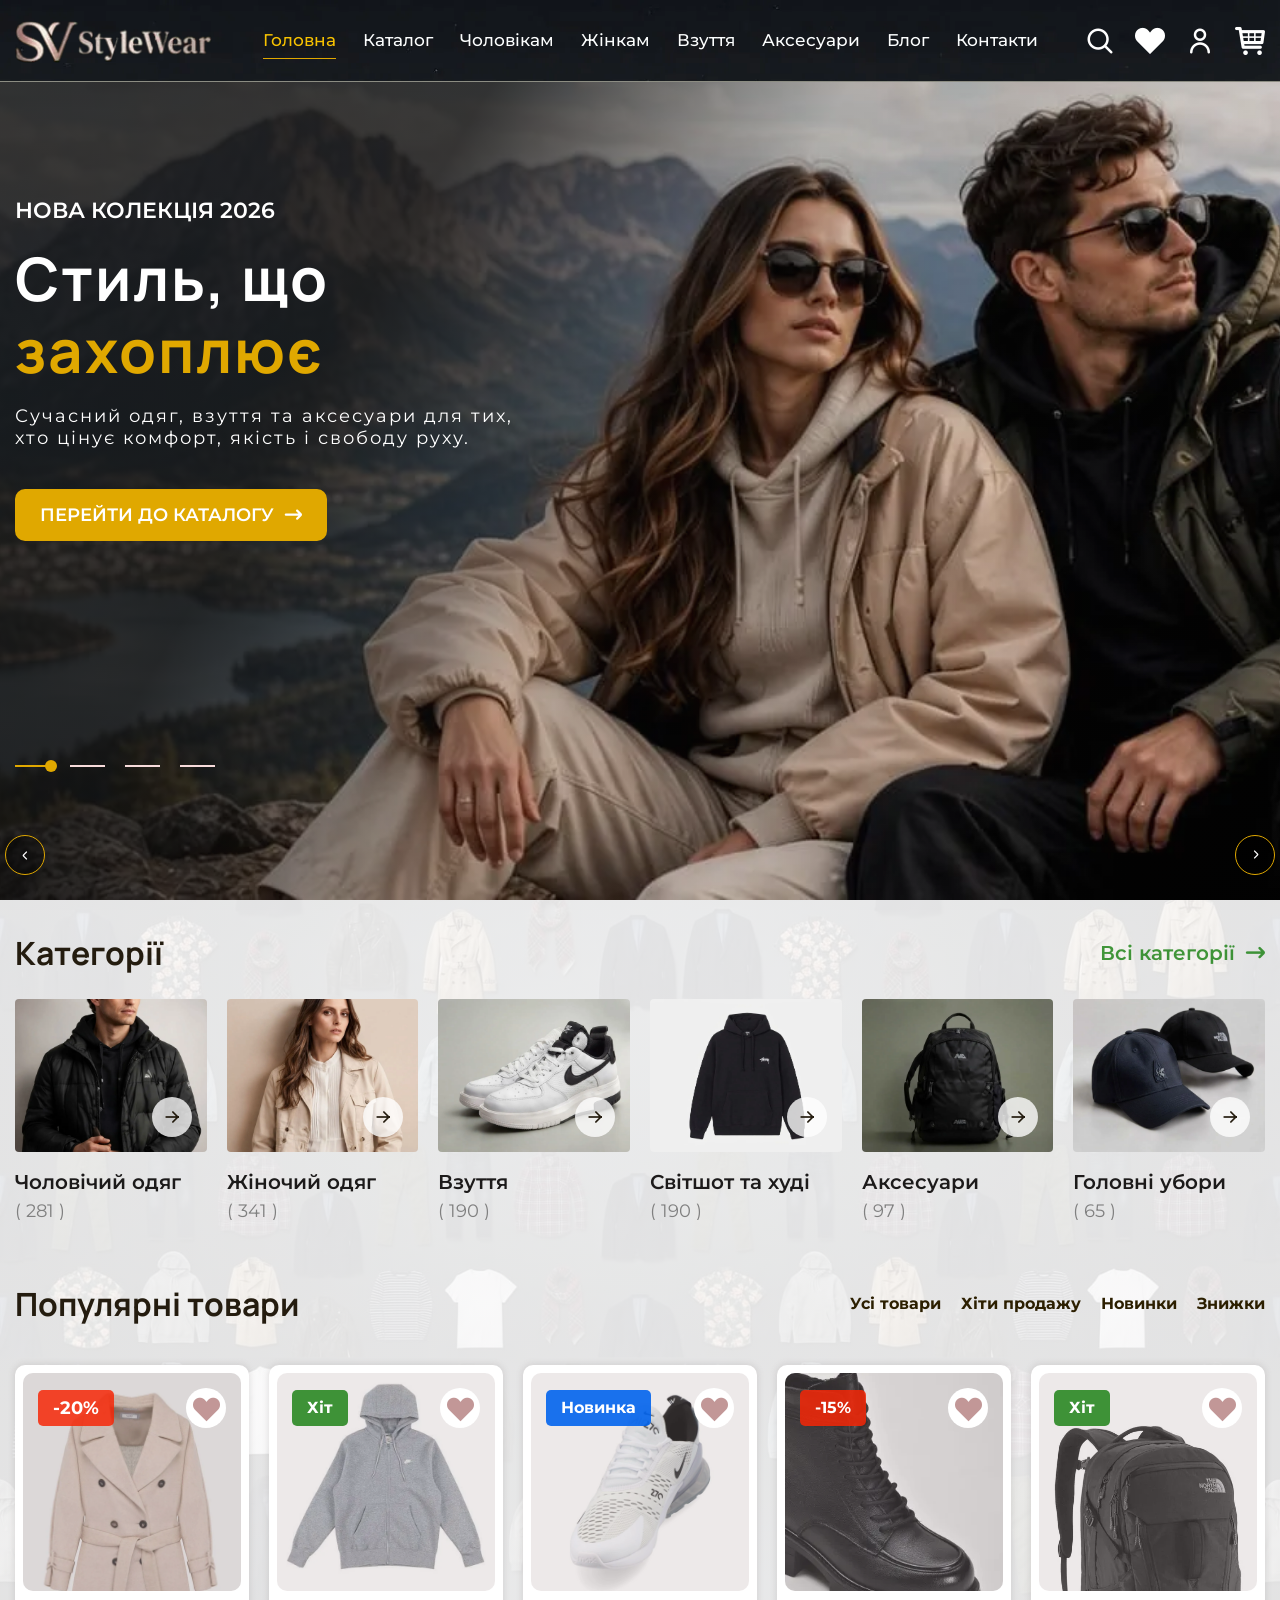
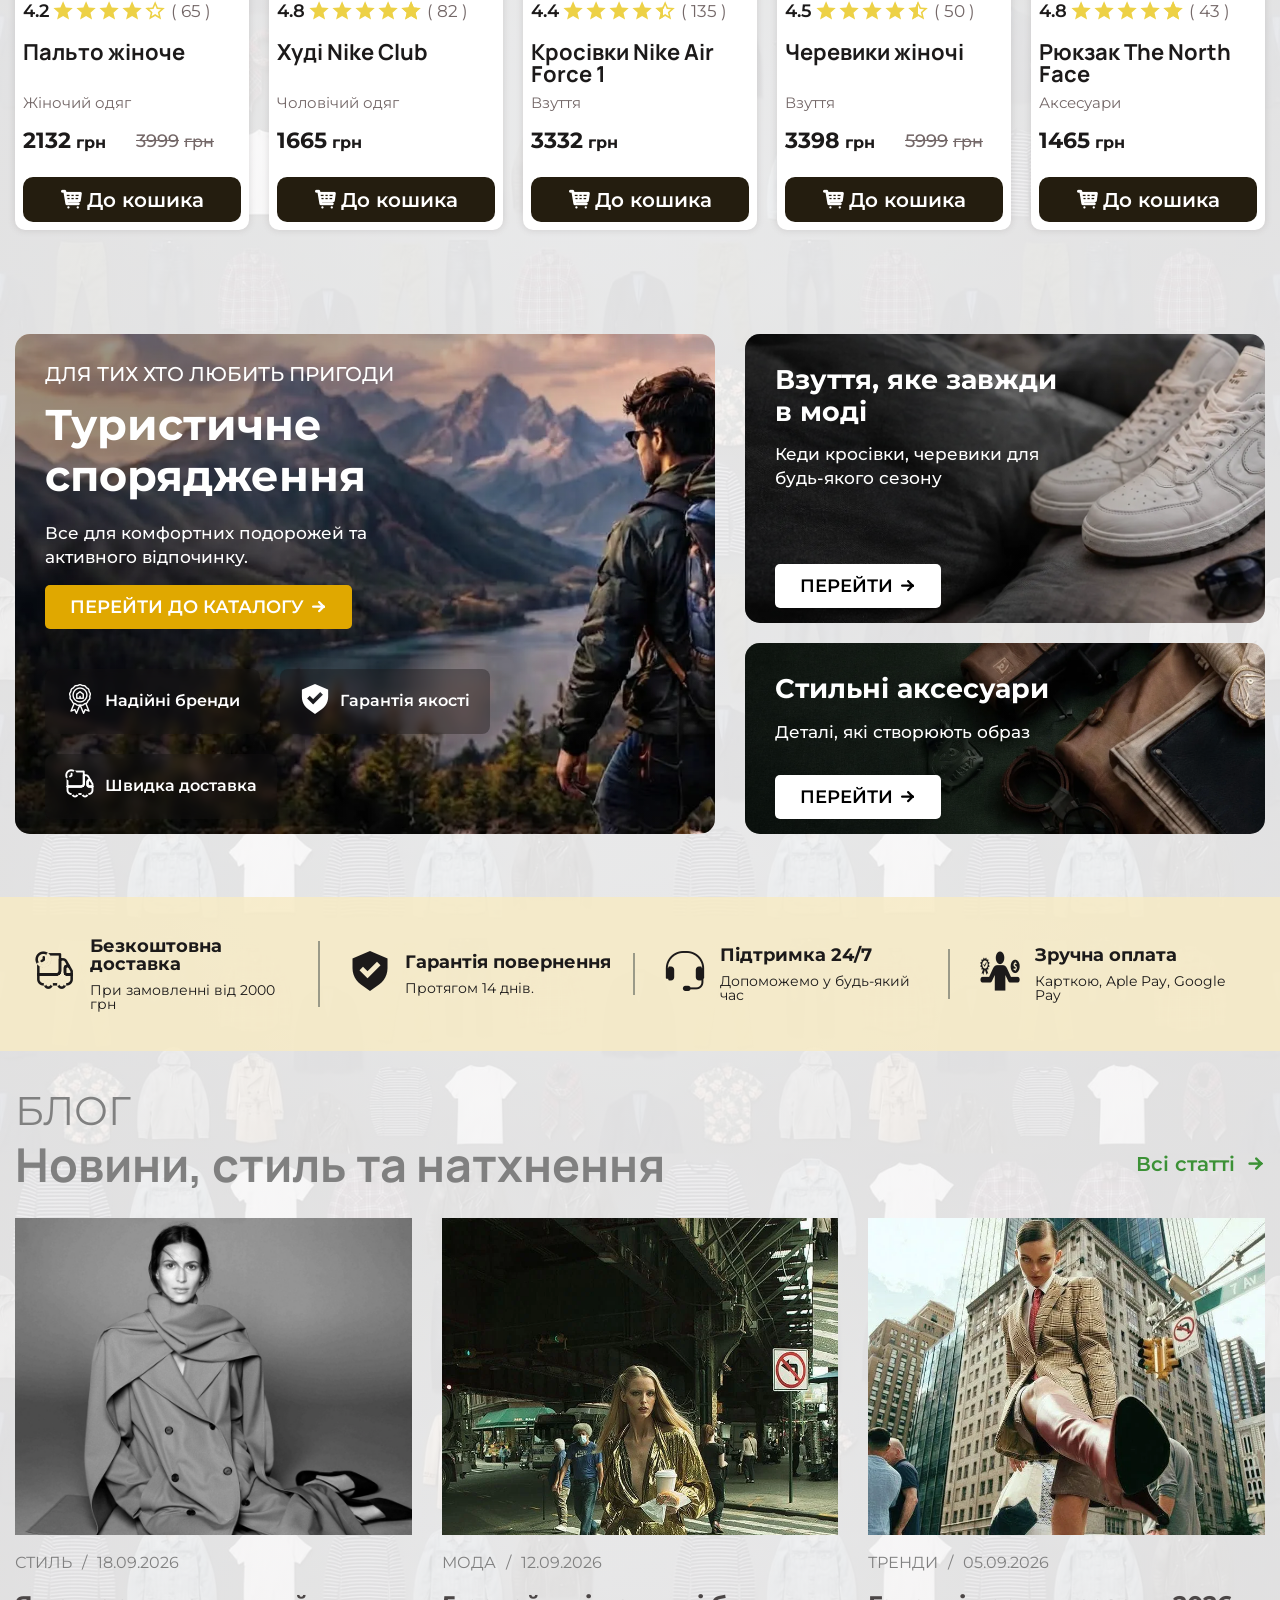
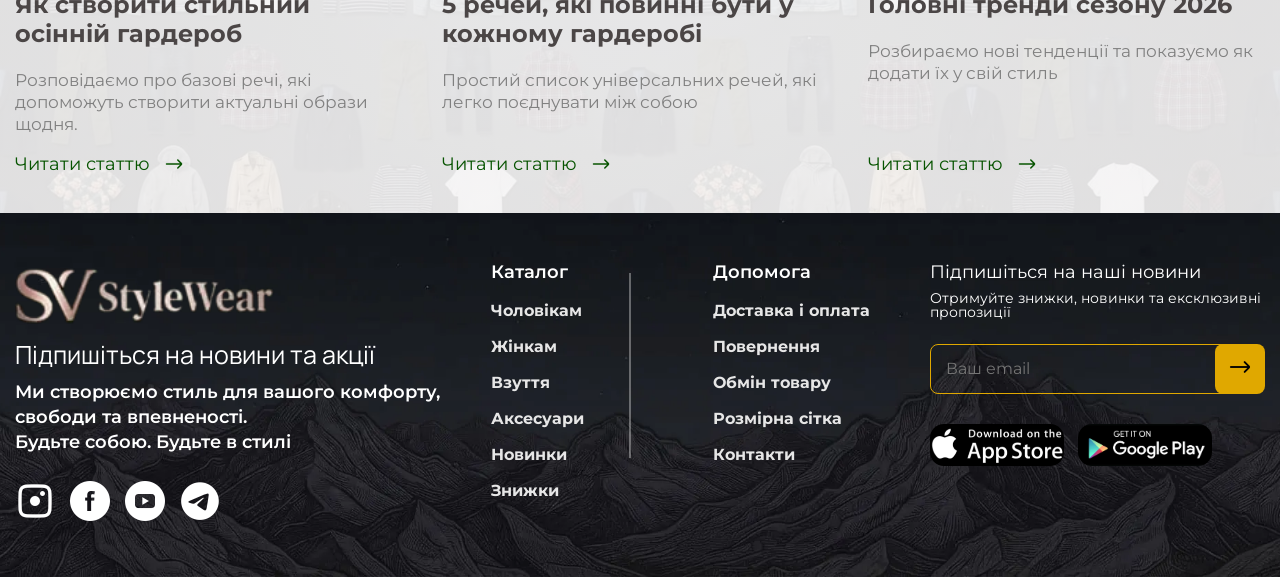
==== commit eed78d5e: "Revert "Update site from dist" This reverts commit c6bad6fb7820fec76a45a41610363a1e6cbd996b." ====
--- a/index.html
+++ b/index.html
@@ -1,48 +1,24 @@
 <!doctype html>
-<html lang="uk">
+<html lang="ru">
 	<head>
-		<style data-fls-preloader="false" rel="preload">
-			body>*:not(.fls-preloader) {
-        opacity: 0;
-        visibility: hidden;
-    }
-
-    [data-fls-preloader-loaded] body>*:not(.fls-preloader) {
-        transition: opacity 0.5s ease 0s;
-        opacity: 1;
-        visibility: visible;
-    }
-		</style>
-		<!--
-<div class="fls-preloader">
-<div class="fls-preloader__body">
-<div class="fls-preloader__counter">0%</div>
-<div class="fls-preloader__line"><span></span></div>
-</div>
-</div>
--->
 		<meta charset="UTF-8">
 		<meta name="viewport" content="width=device-width, initial-scale=1.0">
-		<meta name="color-scheme" content="light">
-		<meta property="og:image" content="https://sharpcare.netlify.app/assets/img/her1.webp">
 		<link rel="preconnect" href="https://fonts.googleapis.com">
 		<link rel="preconnect" href="https://fonts.gstatic.com" crossorigin="">
 		<link href="https://fonts.googleapis.com/css2?family=Montserrat:wght@400;500;600;700&display=swap" rel="stylesheet">
 		<link href="https://fonts.googleapis.com/css2?family=Manrope:wght@500;600;700&display=swap" rel="stylesheet">
 		<link rel="shortcut icon" href="./assets/img/favicon.png">
-		<meta name="description" content="Професійне заточування манікюрних інструментів та ремонт манікюрних апаратів. Заточка кусачок, ножиць, ремонт фрезерів Strong і Marathon. Гарантія на виконані роботи.">
-		<title>Заточування та ремонт</title>
-		<script type="module" crossorigin="" src="./js/index.min.js?v=1791710640170"></script>
-		<link rel="modulepreload" crossorigin="" href="./js/app.min.js?v=1791710640170">
-		<link rel="modulepreload" crossorigin="" href="./js/slider.min.js?v=1791710640170">
-		<link rel="stylesheet" crossorigin="" href="./css/app.min.css?v=1791710640170">
-		<link rel="stylesheet" crossorigin="" href="./css/slider.min.css?v=1791710640170">
+		<title>Одяг взуття аксесуари</title>
+		<script type="module" crossorigin="" src="./js/index.min.js?v=1790609711125"></script>
+		<link rel="modulepreload" crossorigin="" href="./js/app.min.js?v=1790609711125">
+		<link rel="stylesheet" crossorigin="" href="./css/app.min.css?v=1790609711125">
+		<link rel="stylesheet" crossorigin="" href="./css/index.min.css?v=1790609711125">
 	</head>
 	<body>
 		<div class="wrapper">
 			<header data-fls-header-scroll="" data-fls-header-scroll-show="" class="header">
 				<div class="header__container">
-					<a href="index.html" class="header__logo">
+					<a href="#" class="header__logo">
 						<div class="header__logo-img __img">
 							<picture>
 								<source media="(max-width: 600px)" srcset="./assets/img/sv_logo-1-600.webp" type="image/webp">
@@ -64,115 +40,85 @@
 								<a class="menu__link" href="index.html">Головна</a>
 							</li>
 							<li>
-								<a class="menu__link" href="catalog.html">Послуги</a>
+								<a class="menu__link" href="catalog.html">Каталог</a>
 							</li>
 							<li>
-								<a class="menu__link" href="repair.html">Ремонт</a>
+								<a class="menu__link" href="#">Чоловікам</a>
 							</li>
 							<li>
-								<a class="menu__link" href="blog.html">Блог</a>
+								<a class="menu__link" href="#">Жінкам</a>
 							</li>
 							<li>
-								<a class="menu__link" href="contacts.html">Контакти</a>
+								<a class="menu__link" href="#">Взуття</a>
+							</li>
+							<li>
+								<a class="menu__link" href="#">Аксесуари</a>
+							</li>
+							<li>
+								<a class="menu__link" href="index.html#blog">Блог</a>
+							</li>
+							<li>
+								<a class="menu__link" href="#">Контакти</a>
 							</li>
 						</ul>
 					</nav>
 					<div class="header__buttons">
-						<a href="tel:+380936004875" class="header__btn header__btn-phone --icon-phone"></a>
-						<a href="https://t.me/Mastersharp_bot" target="_blank" rel="noopener noreferrer" class="header__btn --icon-telegram"></a>
-						<button class="header__btn header__btn-cart --icon-message cart-action"></button>
-						<button data-fls-dynamic=".menu, 625" class="header__button-action btn--green btn--blue cart-action">Написати
-                нам</button>
+						<a href="#" class="header__btn --icon-search"></a>
+						<a href="#" class="header__btn --icon-hearth"></a>
+						<a href="#" class="header__btn --icon-user"></a>
+						<button class="header__btn header__btn-cart cart-action --icon-cart">
+							<span data-fls-addtocart="" class="cart-counter"></span>
+						</button>
 					</div>
 					<div class="menu__icon">
 						<span></span>
 					</div>
 				</div>
 			</header>
-			<div id="modal" class="cart">
+			<div class="cart">
 				<div class="cart__overlay cart-action"></div>
-				<!--
-<div class="cart__body">
-<div class="cart__top">
-<div class="cart__title">Кошик</div>
-<button class="cart__btn cart-action"></button>
-</div>
-<div class="cart__items">
-<span class="cart__void">Корзина порожня</span>
-<template id="cart-item-template">
-<div class="cart__item">
-<div class="cart__item-img __img">
-<img src="" alt="">
-</div>
-<div class="cart__item-text">
-<div class="cart__item-title"></div>
-<div class="cart__item-price">
-<span data-fls-cart-price></span>
-<span>грн.</span>
-</div>
-</div>
-<div class="cart__item-buttons">
-<div data-fls-quantity class="cart__quantity">
-<button data-fls-quantity-minus type="button" class="cart__quantity-btn">
-</button>
-<div class="cart__quantity-input">
-<input data-fls-addtocart-quantity data-fls-quantity-value autocomplete="off"
-type="text" name="form[]" value="1">
-</div>
-<button data-fls-quantity-plus type="button"
-class="cart__quantity-btn cart__quantity-btn--plus">
-</button>
-</div>
-<button type="button" class="cart__remove">
-×
-</button>
-</div>
-</div>
-</template>
-</div>
-<div class="cart__footer">
-<div class="cart__total">
-<span>Разом</span>
-<span data-fls-cart-total>0</span>
-<span>грн.</span>
-</div>
-<div class="cart__button">
-<button class="cart__action-btn btn--yellow">Оформити замовлення</button>
-</div>
-</div>
-</div>
--->
-				<div class="modal__content">
-					<button class="modal__close cart-action">
-						<span></span>
-						<span></span>
-					</button>
-					<div class="modal__icon">
-						<picture>
-							<source media="(max-width: 600px)" srcset="./assets/img/scissor-600.webp" type="image/webp">
-							<source media="(max-width: 1200px)" srcset="./assets/img/scissor-1200.webp" type="image/webp">
-							<img alt="Image" src="./assets/img/scissor.webp">
-						</picture>
-					</div>
-					<h2 class="modal__title">Залишити заявку</h2>
-					<p class="modal__subtitle">Заповніть форму і ми зв'яжемося з вами найближчим часом.</p>
-					<div class="form">
-						<div class="form__group">
-							<label class="form__label">Ваше ім'я</label>
-							<input id="name" class="form__input" type="text" placeholder="Введіть ваше ім'я">
-						</div>
-						<div class="form__group">
-							<label class="form__label">Телефон</label>
-							<input id="phone" class="form__input" type="tel" placeholder="+380">
-						</div>
-						<div class="form__group">
-							<label class="form__label">Повідомлення</label>
-							<textarea id="message" class="form__textarea" placeholder="Ваше повідомлення"></textarea>
-						</div>
-						<button id="sendBtn" class="form__button">Відправити заявку</button>
-					</div>
-					<p id="status" style="text-align:center;margin-top:10px;font-size:14px;"></p>
-					<p class="modal__footer">Ми гарантуємо конфіденційність ваших даних</p>
+				<div class="cart__body">
+					<div class="cart__top">
+						<div class="cart__title">Кошик</div>
+						<button class="cart__btn cart-action"></button>
+					</div>
+					<div class="cart__items">
+						<span class="cart__void">Корзина порожня</span>
+						<template id="cart-item-template">
+							<div class="cart__item">
+								<div class="cart__item-img __img">
+									<img src="" alt="">
+								</div>
+								<div class="cart__item-text">
+									<div class="cart__item-title"></div>
+									<div class="cart__item-price">
+										<span data-fls-cart-price=""></span>
+										<span>грн.</span>
+									</div>
+								</div>
+								<div class="cart__item-buttons">
+									<div data-fls-quantity="" class="cart__quantity">
+										<button data-fls-quantity-minus="" type="button" class="cart__quantity-btn"></button>
+										<div class="cart__quantity-input">
+											<input data-fls-addtocart-quantity="" data-fls-quantity-value="" autocomplete="off" type="text" name="form[]" value="1">
+										</div>
+										<button data-fls-quantity-plus="" type="button" class="cart__quantity-btn cart__quantity-btn--plus"></button>
+									</div>
+									<button type="button" class="cart__remove">×</button>
+								</div>
+							</div>
+						</template>
+					</div>
+					<div class="cart__footer">
+						<div class="cart__total">
+							<span>Разом</span>
+							<span data-fls-cart-total="">0</span>
+							<span>грн.</span>
+						</div>
+						<div class="cart__button">
+							<button class="cart__action-btn btn--yellow">Оформити замовлення</button>
+						</div>
+					</div>
 				</div>
 			</div>
 			<main class="page-home">
@@ -181,25 +127,18 @@
 						<div class="hero__slide swiper-slide">
 							<div class="hero__text-container __container">
 								<div class="hero__text">
-									<div class="hero__label" data-swiper-parallax="-100">ПРОФЕСІЙНЕ ЗАТОЧУВАННЯ ТА РЕМОНТ</div>
-									<h2 class="hero__title" data-swiper-parallax="-200">
-										Профілактика
-										<span>Манікюрного
-                                апарату</span>
+									<div class="hero__label" data-swiper-parallax="100">НОВА КОЛЕКЦІЯ 2026</div>
+									<h2 class="hero__title" data-swiper-parallax="200">
+										Стиль, що
+										<span>захоплює</span>
 									</h2>
-									<div class="hero__subtitle" data-swiper-parallax="-300">
+									<div class="hero__subtitle" data-swiper-parallax="300">
 										<p>
-											Проводимо діагностику та профілактику манікюрних апаратів. Профілактику необхідно
-                                проводити кожні 6 місяців.
-										</p>
-									</div>
-									<div class="hero__buttons" data-swiper-parallax="-400">
-										<div class="hero__button-body" data-water-button="">
-											<canvas data-water-canvas="" aria-hidden="true"></canvas>
-											<a href="catalog.html" class="hero__btn btn--yellow btn--glass --icon-arrow">
-												<span>Ціни на профілактику</span>
-											</a>
-										</div>
+											Сучасний одяг, взуття та аксесуари для тих, хто цінує комфорт, якість і свободу руху.
+										</p>
+									</div>
+									<div class="hero__buttons" data-swiper-parallax="400">
+										<a href="catalog.html" class="hero__btn btn--yellow --icon-arrow">Перейти до каталогу</a>
 									</div>
 								</div>
 							</div>
@@ -214,24 +153,19 @@
 						<div class="hero__slide swiper-slide">
 							<div class="hero__text-container __container">
 								<div class="hero__text">
-									<div class="hero__label" data-swiper-parallax="100">ПРОФЕСІЙНЕ ЗАТОЧУВАННЯ ТА РЕМОНТ</div>
+									<div class="hero__label" data-swiper-parallax="100">ТРЕНДИ СЕЗОНУ</div>
 									<h2 class="hero__title" data-swiper-parallax="200">
-										Ремонт
-										<span>Манікюрного апарату</span>
+										Сміливі
+										<span>рішення</span>
 									</h2>
 									<div class="hero__subtitle" data-swiper-parallax="300">
 										<p>
-											Проводимо діагностику та ремонт манікюрних фрезерів. Перевіряємо роботу апарата,
-                                усуваємо несправності та, за необхідності, замінюємо зношені комплектуючі.
+											Оновіть свій гардероб унікальними новинками, створеними за останнїми світовими
+                                тенденціями моди.
 										</p>
 									</div>
 									<div class="hero__buttons" data-swiper-parallax="400">
-										<div class="hero__button-body" data-water-button="">
-											<canvas data-water-canvas="" aria-hidden="true"></canvas>
-											<a href="catalog.html" class="hero__btn btn--yellow btn--glass --icon-arrow">
-												<span>Ціни на ремонт</span>
-											</a>
-										</div>
+										<a href="catalog.html" class="hero__btn btn--yellow --icon-arrow">Дивитися новинки</a>
 									</div>
 								</div>
 							</div>
@@ -246,26 +180,19 @@
 						<div class="hero__slide swiper-slide">
 							<div class="hero__text-container __container">
 								<div class="hero__text">
-									<div class="hero__label" data-swiper-parallax="-100">ПРОФЕСІЙНЕ ЗАТОЧУВАННЯ ТА РЕМОНТ</div>
-									<h2 class="hero__title" data-swiper-parallax="-200">
-										Заточування
-										<span>манікюрного
-                                інструменту</span>
+									<div class="hero__label" data-swiper-parallax="100">ПРЕМІУМ ЯКІСТЬ</div>
+									<h2 class="hero__title" data-swiper-parallax="200">
+										Комфорт у
+										<span>кожній деталі</span>
 									</h2>
-									<div class="hero__subtitle" data-swiper-parallax="-300">
+									<div class="hero__subtitle" data-swiper-parallax="300">
 										<p>
-											Ми не просто заточуємо інструмент — ми відновлюємо його робочі характеристики. Перед
-                                виконанням роботи оцінюємо стан інструменту, а після заточки перевіряємо якість
-                                результату.
-										</p>
-									</div>
-									<div class="hero__buttons" data-swiper-parallax="-400">
-										<div class="hero__button-body" data-water-button="">
-											<canvas data-water-canvas="" aria-hidden="true"></canvas>
-											<a href="catalog.html" class="hero__btn btn--yellow btn--glass --icon-arrow">
-												<span>Ціни на заточування</span>
-											</a>
-										</div>
+											Добірні матеріали, бездоганний крій та виняткова зносостійкість для вашого щоденного
+                                задоволення.
+										</p>
+									</div>
+									<div class="hero__buttons" data-swiper-parallax="400">
+										<a href="catalog.html" class="hero__btn btn--yellow --icon-arrow">Обрати колекцію</a>
 									</div>
 								</div>
 							</div>
@@ -280,25 +207,19 @@
 						<div class="hero__slide swiper-slide">
 							<div class="hero__text-container __container">
 								<div class="hero__text">
-									<div class="hero__label" data-swiper-parallax="100">ПРОФЕСІЙНЕ ЗАТОЧУВАННЯ ТА РЕМОНТ</div>
+									<div class="hero__label" data-swiper-parallax="100">ОБМЕЖЕНИЙ ВИПУСК</div>
 									<h2 class="hero__title" data-swiper-parallax="200">
-										Заточування
-										<span>Перукарського
-                                інструменту</span>
+										Створи свій
+										<span>унікальний образ</span>
 									</h2>
 									<div class="hero__subtitle" data-swiper-parallax="300">
 										<p>
-											Професійна заточування, перукарських, грумерських та інших спеціалізованих ножиць.
-                                Відновлюємо рівномірний і плавний хід полотен.
+											Ексклюзивні моделі, які підкреслять вашу індивідуальність та подарують впевненість у
+                                будь-якій ситуації.
 										</p>
 									</div>
 									<div class="hero__buttons" data-swiper-parallax="400">
-										<div class="hero__button-body" data-water-button="">
-											<canvas data-water-canvas="" aria-hidden="true"></canvas>
-											<a href="catalog.html" class="hero__btn btn--yellow btn--glass --icon-arrow">
-												<span>Ціни на заточування</span>
-											</a>
-										</div>
+										<a href="catalog.html" class="hero__btn btn--yellow --icon-arrow">Створити лук</a>
 									</div>
 								</div>
 							</div>
@@ -326,17 +247,17 @@
 				<section class="category">
 					<div class="category__container">
 						<div class="category__header section-header">
-							<h1 class="category__title title section-header__title">Послуги</h1>
+							<h1 class="category__title title section-header__title">Категорії</h1>
 							<ul class="category__list section-header__list">
 								<li>
 									<a href="catalog.html" class="category__link section-header__link --icon-arrow">Всі
-                            послуги</a>
+                            категорії</a>
 								</li>
 							</ul>
 						</div>
 						<div data-fls-slider="" class="category__slider swiper">
 							<div class="category__cards swiper-wrapper">
-								<div class="category__card swiper-slide">
+								<div data-fls-watcher="" class="category__card swiper-slide">
 									<div class="category__card-img __img">
 										<picture>
 											<source media="(max-width: 600px)" srcset="./assets/img/cat6-600.webp" type="image/webp">
@@ -347,10 +268,14 @@
 											<span class="--icon-arr-md"></span>
 										</a>
 									</div>
-									<div class="category__card-title">Заточування</div>
-									<div class="category__card-value">Манікюрного інструменту</div>
-								</div>
-								<div class="category__card swiper-slide">
+									<div class="category__card-title">Чоловічий одяг</div>
+									<div class="category__card-value">
+										(
+										<span data-fls-digcounter="">423</span>
+										)
+									</div>
+								</div>
+								<div data-fls-watcher="" class="category__card swiper-slide">
 									<div class="category__card-img __img">
 										<picture>
 											<source media="(max-width: 600px)" srcset="./assets/img/cat5-600.webp" type="image/webp">
@@ -361,10 +286,14 @@
 											<span class="--icon-arr-md"></span>
 										</a>
 									</div>
-									<div class="category__card-title">Заточування</div>
-									<div class="category__card-value">Перукарського інструменту</div>
-								</div>
-								<div class="category__card swiper-slide">
+									<div class="category__card-title">Жіночий одяг</div>
+									<div class="category__card-value">
+										(
+										<span data-fls-digcounter="">512</span>
+										)
+									</div>
+								</div>
+								<div data-fls-watcher="" class="category__card swiper-slide">
 									<div class="category__card-img __img">
 										<picture>
 											<source media="(max-width: 600px)" srcset="./assets/img/cat4-600.webp" type="image/webp">
@@ -375,46 +304,66 @@
 											<span class="--icon-arr-md"></span>
 										</a>
 									</div>
-									<div class="category__card-title">Заточування</div>
-									<div class="category__card-value">Грумерського інструменту</div>
-								</div>
-								<div class="category__card swiper-slide">
+									<div class="category__card-title">Взуття</div>
+									<div class="category__card-value">
+										(
+										<span data-fls-digcounter="">286</span>
+										)
+									</div>
+								</div>
+								<div data-fls-watcher="" class="category__card swiper-slide">
 									<div class="category__card-img __img">
-										<img src="./assets/img/cat3.jfif" alt="Image">
-										<a href="repair.html" class="category__card-arrow">
+										<picture>
+											<source media="(max-width: 600px)" srcset="./assets/img/cat3-600.webp" type="image/webp">
+											<source media="(max-width: 1200px)" srcset="./assets/img/cat3-1200.webp" type="image/webp">
+											<img alt="Image" src="./assets/img/cat3.webp">
+										</picture>
+										<a href="catalog.html" class="category__card-arrow">
 											<span class="--icon-arr-md"></span>
 										</a>
 									</div>
-									<div class="category__card-title">Профілактика</div>
-									<div class="category__card-value">Блоку управління</div>
-								</div>
-								<div class="category__card swiper-slide">
+									<div class="category__card-title">Світшот та худі</div>
+									<div class="category__card-value">
+										(
+										<span data-fls-digcounter="">286</span>
+										)
+									</div>
+								</div>
+								<div data-fls-watcher="" class="category__card swiper-slide">
 									<div class="category__card-img __img">
 										<picture>
 											<source media="(max-width: 600px)" srcset="./assets/img/cat2-600.webp" type="image/webp">
 											<source media="(max-width: 1200px)" srcset="./assets/img/cat2-1200.webp" type="image/webp">
 											<img alt="Image" src="./assets/img/cat2.webp">
 										</picture>
-										<a href="repair.html" class="category__card-arrow">
+										<a href="catalog.html" class="category__card-arrow">
 											<span class="--icon-arr-md"></span>
 										</a>
 									</div>
-									<div class="category__card-title">Профілактика</div>
-									<div class="category__card-value">Ручки фрезера</div>
-								</div>
-								<div class="category__card swiper-slide">
+									<div class="category__card-title">Аксесуари</div>
+									<div class="category__card-value">
+										(
+										<span data-fls-digcounter="">146</span>
+										)
+									</div>
+								</div>
+								<div data-fls-watcher="" class="category__card swiper-slide">
 									<div class="category__card-img __img">
 										<picture>
 											<source media="(max-width: 600px)" srcset="./assets/img/cat1-600.webp" type="image/webp">
 											<source media="(max-width: 1200px)" srcset="./assets/img/cat1-1200.webp" type="image/webp">
 											<img alt="Image" src="./assets/img/cat1.webp">
 										</picture>
-										<a href="repair.html" class="category__card-arrow">
+										<a href="catalog.html" class="category__card-arrow">
 											<span class="--icon-arr-md"></span>
 										</a>
 									</div>
-									<div class="category__card-title">Ремонт</div>
-									<div class="category__card-value">Ручки фрезера</div>
+									<div class="category__card-title">Головні убори</div>
+									<div class="category__card-value">
+										(
+										<span data-fls-digcounter="">98</span>
+										)
+									</div>
 								</div>
 							</div>
 						</div>
@@ -426,109 +375,212 @@
 				<section class="product">
 					<div class="product__container">
 						<div class="product__header section-header">
-							<h1 class="product__title title section-header__title">Популярні послуги</h1>
+							<h1 class="product__title title section-header__title">Популярні товари</h1>
 							<ul class="product__list section-header__list">
 								<li>
-									<a href="catalog.html" class="product__link section-header__link">Заточування</a>
+									<a href="catalog.html" class="product__link section-header__link">Усі товари</a>
 								</li>
 								<li>
-									<a href="repair.html" class="product__link section-header__link">Ремонт</a>
+									<a href="catalog.html" class="product__link section-header__link">Хіти продажу</a>
 								</li>
 								<li>
-									<a href="repair.html" class="product__link section-header__link">Профілактика</a>
+									<a href="catalog.html" class="product__link section-header__link">Новинки</a>
+								</li>
+								<li>
+									<a href="catalog.html" class="product__link section-header__link">Знижки</a>
 								</li>
 							</ul>
 						</div>
 						<div data-fls-slider="" class="product__slider swiper">
 							<div class="product__cards swiper-wrapper">
-								<div data-fls-watcher="" class="product__card card swiper-slide">
-									<a href="sharp.html?service=kuskachky" class="product__card-img card__img">
-										<img src="./assets/img/prod1.jfif" alt="Image">
+								<div data-fls-addtocart-product="" data-fls-watcher="" class="product__card card swiper-slide">
+									<a href="product.html" class="product__card-img card__img card-img">
+										<picture>
+											<source media="(max-width: 600px)" srcset="./assets/img/prod2-600.webp" type="image/webp">
+											<source media="(max-width: 1200px)" srcset="./assets/img/prod2-1200.webp" type="image/webp">
+											<img alt="Image" src="./assets/img/prod2.webp">
+										</picture>
+										<div class="product__card-img-items card__img-items">
+											<div class="product__card-label card__label btn--yellow btn--red">-20%</div>
+											<div class="product__card-favorite card__favorite">
+												<span class="--icon-hearth"></span>
+											</div>
+										</div>
 									</a>
-									<a href="sharp.html?service=kuskachky" class="product__card-title card__title">Заточування
-                            кусачок</a>
-									<div class="product__card-caption card__caption">Заточування</div>
+									<div data-fls-watcher="" class="product__card-raiting card__raiting">
+										<div data-fls-rating="set" data-fls-rating-value="4.2" class="product__card-raiting-value card__raiting-value">4.2</div>
+										<div class="product__card-raiting-counter card__raiting-counter">
+											(
+											<span data-fls-digcounter="">98</span>
+											)
+										</div>
+									</div>
+									<a href="product.html" class="product__card-title card__title">Пальто жіноче</a>
+									<div class="product__card-caption card__caption">Жіночий одяг</div>
 									<div class="card__price-body">
 										<div data-fls-watcher="" class="product__card-price card__price">
-											<span data-fls-digcounter="">170</span>
+											<span data-fls-digcounter="">3199</span>
 											<span>грн</span>
 										</div>
+										<div class="product__card-price card__price-old">
+											<span>3999</span>
+											<span>грн</span>
+										</div>
 									</div>
 									<div class="product__card-buttons card__buttons">
-										<a href="sharp.html?service=kuskachky" class="product__card-btn card__btn btn--glass">Дізнатися більше</a>
-									</div>
-								</div>
-								<div data-fls-watcher="" class="product__card card swiper-slide">
-									<a href="sharp.html?service=noszkut" class="product__card-img card__img">
-										<img src="./assets/img/prod2.jfif" alt="Image">
+										<button data-addtocart-button="" data-id="1" data-title="Пальто жіноче" data-price="3199" data-image="assets/img/prod2.webp" class="product__card-btn card__btn btn--black --icon-cart">До кошика</button>
+									</div>
+								</div>
+								<div data-fls-addtocart-product="" data-fls-watcher="" class="product__card card swiper-slide">
+									<a href="product.html" class="product__card-img card__img card-img">
+										<picture>
+											<source media="(max-width: 600px)" srcset="./assets/img/prod1-600.webp" type="image/webp">
+											<source media="(max-width: 1200px)" srcset="./assets/img/prod1-1200.webp" type="image/webp">
+											<img alt="Image" src="./assets/img/prod1.webp">
+										</picture>
+										<div class="product__card-img-items card__img-items">
+											<div class="product__card-label card__label btn--green">Хіт</div>
+											<div class="product__card-favorite card__favorite">
+												<span class="--icon-hearth"></span>
+											</div>
+										</div>
 									</a>
-									<a href="sharp.html?service=noszkut" class="product__card-title card__title">Заточування
-                            ножничок</a>
-									<div class="product__card-caption card__caption">Заточування</div>
+									<div data-fls-watcher="" class="product__card-raiting card__raiting">
+										<div data-fls-rating="set" data-fls-rating-value="4.8" class="product__card-raiting-value card__raiting-value">4.8</div>
+										<div class="product__card-raiting-counter card__raiting-counter">
+											(
+											<span data-fls-digcounter="">124</span>
+											)
+										</div>
+									</div>
+									<a href="product.html" class="product__card-title card__title">Худі Nike Club</a>
+									<div class="product__card-caption card__caption">Чоловічий одяг</div>
 									<div class="card__price-body">
 										<div data-fls-watcher="" class="product__card-price card__price">
-											<span data-fls-digcounter="">170</span>
+											<span data-fls-digcounter="">2499</span>
 											<span>грн</span>
 										</div>
+										<div class="product__card-price card__price-old">
+											<span></span>
+											<span></span>
+										</div>
 									</div>
 									<div class="product__card-buttons card__buttons">
-										<a href="sharp.html?service=noszkut" class="product__card-btn card__btn btn--glass">Дізнатися більше</a>
-									</div>
-								</div>
-								<div data-fls-watcher="" class="product__card card swiper-slide">
-									<a href="sharp.html?service=pusher" class="product__card-img card__img">
-										<img src="./assets/img/prod3.jfif" alt="Image">
+										<button data-addtocart-button="" data-id="2" data-title="Худі Nike Club" data-price="2499" data-image="assets/img/prod1.jpg" class="product__card-btn card__btn btn--black --icon-cart">До кошика</button>
+									</div>
+								</div>
+								<div data-fls-addtocart-product="" data-fls-watcher="" class="product__card card swiper-slide">
+									<a href="product.html" class="product__card-img card__img card-img">
+										<picture>
+											<source media="(max-width: 600px)" srcset="./assets/img/prod3-600.webp" type="image/webp">
+											<source media="(max-width: 1200px)" srcset="./assets/img/prod3-1200.webp" type="image/webp">
+											<img alt="Image" src="./assets/img/prod3.webp">
+										</picture>
+										<div class="product__card-img-items card__img-items">
+											<div class="product__card-label card__label btn--green btn--blue">Новинка</div>
+											<div class="product__card-favorite card__favorite">
+												<span class="--icon-hearth"></span>
+											</div>
+										</div>
 									</a>
-									<a href="sharp.html?service=pusher" class="product__card-title card__title">Заточування
-                            пушера</a>
-									<div class="product__card-caption card__caption">Заточування</div>
+									<div data-fls-watcher="" class="product__card-raiting card__raiting">
+										<div data-fls-rating="set" data-fls-rating-value="4.4" class="product__card-raiting-value card__raiting-value">4.4</div>
+										<div class="product__card-raiting-counter card__raiting-counter">
+											(
+											<span data-fls-digcounter="">203</span>
+											)
+										</div>
+									</div>
+									<a href="product.html" class="product__card-title card__title">Кросівки Nike Air Force 1</a>
+									<div class="product__card-caption card__caption">Взуття</div>
 									<div class="card__price-body">
 										<div data-fls-watcher="" class="product__card-price card__price">
-											<span data-fls-digcounter="">120</span>
+											<span data-fls-digcounter="">4999</span>
 											<span>грн</span>
 										</div>
+										<div class="product__card-price card__price-old">
+											<span></span>
+											<span></span>
+										</div>
 									</div>
 									<div class="product__card-buttons card__buttons">
-										<a href="sharp.html?service=pusher" class="product__card-btn card__btn btn--glass">Дізнатися більше</a>
-									</div>
-								</div>
-								<div data-fls-watcher="" class="product__card card swiper-slide">
-									<a href="sharp.html?service=handPiece" class="product__card-img card__img">
-										<picture>
-											<source media="(max-width: 600px)" srcset="./assets/img/cat2-600.webp" type="image/webp">
-											<source media="(max-width: 1200px)" srcset="./assets/img/cat2-1200.webp" type="image/webp">
-											<img alt="Image" src="./assets/img/cat2.webp">
-										</picture>
+										<button data-addtocart-button="" data-id="3" data-title="Кросівки Nike Air Force 1" data-price="4999" data-image="assets/img/prod3.webp" class="product__card-btn card__btn btn--black --icon-cart">До кошика</button>
+									</div>
+								</div>
+								<div data-fls-addtocart-product="" data-fls-watcher="" class="product__card card swiper-slide">
+									<a href="product.html" class="product__card-img card__img card-img">
+										<picture>
+											<source media="(max-width: 600px)" srcset="./assets/img/prod4-600.webp" type="image/webp">
+											<source media="(max-width: 1200px)" srcset="./assets/img/prod4-1200.webp" type="image/webp">
+											<img alt="Image" src="./assets/img/prod4.webp">
+										</picture>
+										<div class="product__card-img-items card__img-items">
+											<div class="product__card-label card__label btn--green btn--red">-15%</div>
+											<div class="product__card-favorite card__favorite">
+												<span class="--icon-hearth"></span>
+											</div>
+										</div>
 									</a>
-									<a href="sharp.html?service=handPiece" class="product__card-title card__title">Профілактика
-                            ручки</a>
-									<div class="product__card-caption card__caption">Профілактика</div>
+									<div data-fls-watcher="" class="product__card-raiting card__raiting">
+										<div data-fls-rating="set" data-fls-rating-value="4.5" class="product__card-raiting-value card__raiting-value">4.5</div>
+										<div class="product__card-raiting-counter card__raiting-counter">
+											(
+											<span data-fls-digcounter="">76</span>
+											)
+										</div>
+									</div>
+									<a href="product.html" class="product__card-title card__title">Черевики жіночі</a>
+									<div class="product__card-caption card__caption">Взуття</div>
 									<div class="card__price-body">
 										<div data-fls-watcher="" class="product__card-price card__price">
-											<span data-fls-digcounter="">350</span>
+											<span data-fls-digcounter="">5099</span>
 											<span>грн</span>
 										</div>
+										<div class="product__card-price card__price-old">
+											<span>5999</span>
+											<span>грн</span>
+										</div>
 									</div>
 									<div class="product__card-buttons card__buttons">
-										<a href="sharp.html?service=handPiece" class="product__card-btn card__btn btn--glass">Дізнатися більше</a>
-									</div>
-								</div>
-								<div data-fls-watcher="" class="product__card card swiper-slide">
-									<a href="sharp.html?service=controlUnit" class="product__card-img card__img">
-										<img src="./assets/img/cat3.jfif" alt="Image">
+										<button data-addtocart-button="" data-id="4" data-title="Черевики жіночі" data-price="5099" data-image="assets/img/prod4.jpg" class="product__card-btn card__btn btn--black --icon-cart">До кошика</button>
+									</div>
+								</div>
+								<div data-fls-addtocart-product="" data-fls-watcher="" class="product__card card swiper-slide">
+									<a href="product.html" class="product__card-img card__img card-img">
+										<picture>
+											<source media="(max-width: 600px)" srcset="./assets/img/prod5-600.webp" type="image/webp">
+											<source media="(max-width: 1200px)" srcset="./assets/img/prod5-1200.webp" type="image/webp">
+											<img alt="Image" src="./assets/img/prod5.webp">
+										</picture>
+										<div class="product__card-img-items card__img-items">
+											<div class="product__card-label card__label btn--green">Хіт</div>
+											<div class="product__card-favorite card__favorite">
+												<span class="--icon-hearth"></span>
+											</div>
+										</div>
 									</a>
-									<a href="sharp.html?service=controlUnit" class="product__card-title card__title">Ремонт
-                            блоку</a>
-									<div class="product__card-caption card__caption">Ремонт</div>
+									<div data-fls-watcher="" class="product__card-raiting card__raiting">
+										<div data-fls-rating="set" data-fls-rating-value="4.8" class="product__card-raiting-value card__raiting-value">4.8</div>
+										<div class="product__card-raiting-counter card__raiting-counter">
+											(
+											<span data-fls-digcounter="">65</span>
+											)
+										</div>
+									</div>
+									<a href="product.html" class="product__card-title card__title">Рюкзак The North Face</a>
+									<div class="product__card-caption card__caption">Аксесуари</div>
 									<div class="card__price-body">
 										<div data-fls-watcher="" class="product__card-price card__price">
-											<small>ВІД</small>
-											<span data-fls-digcounter="">350</span>
+											<span data-fls-digcounter="">2199</span>
 											<span>грн</span>
 										</div>
+										<div class="product__card-price card__price-old">
+											<span></span>
+											<span></span>
+										</div>
 									</div>
 									<div class="product__card-buttons card__buttons">
-										<a href="sharp.html?service=controlUnit" class="product__card-btn card__btn btn--glass">Дізнатися більше</a>
+										<button data-addtocart-button="" data-id="5" data-title="Рюкзак The North Face" data-price="2199" data-image="assets/img/prod5.webp" class="product__card-btn card__btn btn--black --icon-cart">До кошика</button>
 									</div>
 								</div>
 							</div>
@@ -543,35 +595,31 @@
 						<div class="advantage__item">
 							<div class="advantage__img">
 								<picture>
-									<source media="(max-width: 600px)" srcset="./assets/img/knife-kuh-600.webp" type="image/webp">
-									<source media="(max-width: 1200px)" srcset="./assets/img/knife-kuh-1200.webp" type="image/webp">
-									<img alt="Image" src="./assets/img/knife-kuh.webp">
+									<source media="(max-width: 600px)" srcset="./assets/img/tourist-600.webp" type="image/webp">
+									<source media="(max-width: 1200px)" srcset="./assets/img/tourist-1200.webp" type="image/webp">
+									<img alt="Image" src="./assets/img/tourist.webp">
 								</picture>
 							</div>
 							<div class="advantage__item-text">
-								<div class="advantage__item-caption">Гострота, яку відчуваєш</div>
-								<h2 class="advantage__title">Заточування кухонних ножів</h2>
-								<div class="advantage__subtitle">
-									Повертаємо ножам гостроту та правильну геометрію леза, щоб кожен
-                        рух був точним, легким і комфортним.
-								</div>
+								<div class="advantage__item-caption">Для тих хто любить пригоди</div>
+								<h2 class="advantage__title">Туристичне спорядження</h2>
+								<div class="advantage__subtitle">Все для комфортних подорожей та активного відпочинку.</div>
 								<div class="advantage__buttons">
-									<div class="advantage__button-body" data-water-button="">
-										<canvas data-water-canvas="" aria-hidden="true"></canvas>
-										<a href="sharp.html?service=knifes" class="advantage__btn btn--yellow btn--glass">
-											<span>Детальніше про послугу</span>
-										</a>
-									</div>
+									<a href="catalog.html" class="advantage__btn btn--yellow --icon-arr-md">Перейти до каталогу</a>
 								</div>
 							</div>
 							<div class="advantage__item-icons">
 								<div class="advantage__item-icon">
 									<div class="advantage__item-icon-ico --icon-prize"></div>
-									<div class="advantage__item-icon-title">Професійне обладнання</div>
+									<div class="advantage__item-icon-title">Надійні бренди</div>
 								</div>
 								<div class="advantage__item-icon">
 									<div class="advantage__item-icon-ico --icon-shield"></div>
 									<div class="advantage__item-icon-title">Гарантія якості</div>
+								</div>
+								<div class="advantage__item-icon">
+									<div class="advantage__item-icon-ico --icon-truck"></div>
+									<div class="advantage__item-icon-title">Швидка доставка</div>
 								</div>
 							</div>
 						</div>
@@ -579,44 +627,32 @@
 							<div class="advantage__card">
 								<div class="advantage__img">
 									<picture>
-										<source media="(max-width: 600px)" srcset="./assets/img/Price-handler-600.webp" type="image/webp">
-										<source media="(max-width: 1200px)" srcset="./assets/img/Price-handler-1200.webp" type="image/webp">
-										<img alt="Image" src="./assets/img/Price-handler.webp">
+										<source media="(max-width: 600px)" srcset="./assets/img/nike-600.webp" type="image/webp">
+										<source media="(max-width: 1200px)" srcset="./assets/img/nike-1200.webp" type="image/webp">
+										<img alt="Image" src="./assets/img/nike.webp">
 									</picture>
 								</div>
 								<div class="advantage__card-text">
-									<div class="advantage__card-title">Чистка ручки фрезера від пилу</div>
-									<div class="advantage__subtitle">
-										Ретельно очищаємо ручку фрезера від пилу та залишків матеріалу,
-                            допомагаючи підтримувати ручку у чистоті та продовжувати термін його служби.
-									</div>
+									<div class="advantage__card-title">Взуття, яке завжди в моді</div>
+									<div class="advantage__subtitle">Кеди кросівки, черевики для будь-якого сезону</div>
 									<div class="advantage__buttons">
-										<div class="advantage__button-body" data-water-button="">
-											<canvas data-water-canvas="" aria-hidden="true"></canvas>
-											<a href="repair.html" class="advantage__btn btn--yellow btn--glass --icon-arr-md">Дізнатися більше</a>
-										</div>
+										<a href="catalog.html" class="advantage__btn btn--yellow btn--white --icon-arr-md">Перейти</a>
 									</div>
 								</div>
 							</div>
 							<div class="advantage__card">
 								<div class="advantage__img">
 									<picture>
-										<source media="(max-width: 600px)" srcset="./assets/img/her1-600.webp" type="image/webp">
-										<source media="(max-width: 1200px)" srcset="./assets/img/her1-1200.webp" type="image/webp">
-										<img alt="Image" src="./assets/img/her1.webp">
+										<source media="(max-width: 600px)" srcset="./assets/img/axes-600.webp" type="image/webp">
+										<source media="(max-width: 1200px)" srcset="./assets/img/axes-1200.webp" type="image/webp">
+										<img alt="Image" src="./assets/img/axes.webp">
 									</picture>
 								</div>
 								<div class="advantage__card-text">
-									<div class="advantage__card-title">Ремонт блоку управління</div>
-									<div class="advantage__subtitle">
-										Діагностуємо та ремонтуємо фрезери, апарати для манікюру та
-                            інше
-									</div>
+									<div class="advantage__card-title">Стильні аксесуари</div>
+									<div class="advantage__subtitle">Деталі, які створюють образ</div>
 									<div class="advantage__buttons">
-										<div class="advantage__button-body" data-water-button="">
-											<canvas data-water-canvas="" aria-hidden="true"></canvas>
-											<a href="repair.html" class="advantage__btn btn--yellow btn--glass --icon-arr-md">Дізнатися більше</a>
-										</div>
+										<a href="catalog.html" class="advantage__btn btn--yellow btn--white --icon-arr-md">Перейти</a>
 									</div>
 								</div>
 							</div>
@@ -626,35 +662,224 @@
 				<div class="delivery">
 					<div class="delivery__container">
 						<div class="delivery__item">
-							<div class="delivery__item-icon --icon-quality"></div>
+							<div class="delivery__item-icon --icon-truck"></div>
 							<div class="delivery__item-text">
-								<div class="delivery__title">Професійне обладнання</div>
-								<div data-fls-watcher="" class="delivery__subtitle">Досвідченні майстри</div>
+								<div class="delivery__title">Безкоштовна доставка</div>
+								<div data-fls-watcher="" class="delivery__subtitle">
+									При замовленні від
+									<span data-fls-digcounter="">2000</span>
+									грн
+								</div>
 							</div>
 						</div>
 						<div class="delivery__item">
 							<div class="delivery__item-icon --icon-shield"></div>
 							<div class="delivery__item-text">
-								<div class="delivery__title">Гарантія на всі види робіт</div>
-								<div class="delivery__subtitle">Гарантія на заточування 10 днів</div>
+								<div class="delivery__title">Гарантія повернення</div>
+								<div data-fls-watcher="" class="delivery__subtitle">Протягом 14 днів.</div>
 							</div>
 						</div>
 						<div class="delivery__item">
-							<div class="delivery__item-icon --icon-clock"></div>
+							<div class="delivery__item-icon --icon-consultation"></div>
 							<div class="delivery__item-text">
-								<div class="delivery__title">Швидке виконання</div>
-								<div class="delivery__subtitle">Від 1 дня</div>
+								<div class="delivery__title">Підтримка 24/7</div>
+								<div data-fls-watcher="" class="delivery__subtitle">Допоможемо у будь-який час</div>
 							</div>
 						</div>
 						<div class="delivery__item">
-							<div class="delivery__item-icon --icon-heart"></div>
+							<div class="delivery__item-icon --icon-best-price"></div>
 							<div class="delivery__item-text">
-								<div class="delivery__title">Дбаємо</div>
-								<div data-fls-watcher="" class="delivery__subtitle">Про ваш інструмент і техніку</div>
+								<div class="delivery__title">Зручна оплата</div>
+								<div data-fls-watcher="" class="delivery__subtitle">Карткою, Aple Pay, Google Pay</div>
 							</div>
 						</div>
 					</div>
 				</div>
+				<section id="blog" class="blog">
+					<div class="blog__container">
+						<div class="blog__caption">Блог</div>
+						<div class="blog__header section-header">
+							<h1 class="blog__title title section-header__title">Новини, стиль та натхнення</h1>
+							<ul class="blog__list section-header__list">
+								<li>
+									<a href="#" class="blog__link section-header__link --icon-arr-md">Всі статті</a>
+								</li>
+							</ul>
+						</div>
+						<div class="blog__items">
+							<div class="blog__item">
+								<div class="blog__item-img __img">
+									<picture>
+										<source media="(max-width: 600px)" srcset="./assets/img/blog1-600.webp" type="image/webp">
+										<source media="(max-width: 1200px)" srcset="./assets/img/blog1-1200.webp" type="image/webp">
+										<img alt="Image" src="./assets/img/blog1.webp">
+									</picture>
+								</div>
+								<div class="blog__item-text">
+									<div class="blog__item-label">
+										<span>СТИЛЬ</span>
+										<span>/</span>
+										<span>18.09.2026</span>
+									</div>
+									<div class="blog__item-title">Як створити стильний осінній гардероб</div>
+									<div class="blog__item-subtitle">
+										Розповідаємо про базові речі, які допоможуть створити актуальні
+                            образи щодня.
+									</div>
+								</div>
+								<div data-fls-showmore="" class="blog__item-article">
+									<div data-fls-showmore-content="0" class="blog__item-article-body">
+										<p data-scroll-text="">
+											Осінь — чудовий час, щоб оновити гардероб і додати образам більше
+                                затишку та характеру.
+                                При цьому не обов’язково купувати багато нових речей. Головне — правильно підібрати базу
+                                та навчитися поєднувати її між собою.
+										</p>
+										<p data-scroll-text="">
+											Почніть із універсального верхнього одягу. Класичне пальто, тренч або
+                                лаконічна куртка
+                                легко поєднуються як із джинсами, так і з сукнями чи спідницями. Для прохолодних днів
+                                варто додати теплий светр нейтрального кольору — бежевого, сірого, молочного або
+                                чорного.
+										</p>
+										<p data-scroll-text="">
+											Особливу увагу приділіть взуттю. Черевики або кросівки у базових
+                                відтінках стануть
+                                основою багатьох повсякденних образів. Аксесуари допоможуть зробити образ цікавішим:
+                                шарф, шкіряна сумка, ремінь або окуляри можуть повністю змінити звичайний комплект.
+										</p>
+										<p data-scroll-text="">
+											Не бійтеся використовувати багатошаровість. Сорочка під светром,
+                                футболка під жакетом або
+                                жилет поверх сорочки дозволять створювати нові комбінації та комфортно адаптуватися до
+                                зміни температури.
+										</p>
+										<p data-scroll-text="">
+											І головне — обирайте речі, які відповідають вашому стилю та способу
+                                життя. Стильний
+                                гардероб — це не кількість одягу, а можливість легко створювати різні образи з улюблених
+                                речей.
+										</p>
+									</div>
+									<button hidden data-fls-showmore-button="" type="button" class="blog__item-btn">
+										<span class="--icon-arrow">Читати статтю</span>
+										<span>Закрити</span>
+									</button>
+								</div>
+							</div>
+							<div class="blog__item">
+								<div class="blog__item-img __img">
+									<picture>
+										<source media="(max-width: 600px)" srcset="./assets/img/blog2-600.webp" type="image/webp">
+										<source media="(max-width: 1200px)" srcset="./assets/img/blog2-1200.webp" type="image/webp">
+										<img alt="Image" src="./assets/img/blog2.webp">
+									</picture>
+								</div>
+								<div class="blog__item-text">
+									<div class="blog__item-label">
+										<span>МОДА</span>
+										<span>/</span>
+										<span>12.09.2026</span>
+									</div>
+									<div class="blog__item-title">5 речей, які повинні бути у кожному гардеробі</div>
+									<div class="blog__item-subtitle">
+										Простий список універсальних речей, які легко поєднувати між
+                            собою
+									</div>
+								</div>
+								<div data-fls-showmore="" class="blog__item-article">
+									<div data-fls-showmore-content="0" class="blog__item-article-body">
+										<p data-scroll-text="">
+											Перша — базова футболка. Біла, чорна або молочна модель стане чудовою
+                                основою для повсякденних образів. Її можна носити з джинсами, брюками, спідницями або
+                                під жакет.
+										</p>
+										<p data-scroll-text="">
+											Друга — якісні джинси. Обирайте фасон, який підходить саме вам. Прямі
+                                або трохи вільні моделі залишаються універсальним варіантом і легко вписуються в різні
+                                стилі.
+										</p>
+										<p data-scroll-text="">
+											Третя — класичний жакет. Він здатен зробити навіть простий образ більш
+                                зібраним. Жакет можна поєднати з футболкою та джинсами або одягнути поверх сукні.
+										</p>
+										<p data-scroll-text="">
+											Четверта — зручне взуття. Кросівки або лаконічні черевики нейтрального
+                                кольору допоможуть створити багато практичних образів на кожен день.
+										</p>
+										<p data-scroll-text="">
+											І нарешті, п’ята річ — універсальна сумка. Обирайте модель, яка
+                                підходить до більшості ваших речей та достатньо містка для повсякденних справ.
+                                Головне — не кількість речей, а їхня універсальність. Правильно підібрана база дозволяє
+                                легко експериментувати зі стилем і створювати нові образи без постійного оновлення
+                                гардероба.
+										</p>
+									</div>
+									<button hidden data-fls-showmore-button="" type="button" class="blog__item-btn">
+										<span class="--icon-arrow">Читати статтю</span>
+										<span>Закрити</span>
+									</button>
+								</div>
+							</div>
+							<div class="blog__item">
+								<div class="blog__item-img __img">
+									<picture>
+										<source media="(max-width: 600px)" srcset="./assets/img/blog3-600.webp" type="image/webp">
+										<source media="(max-width: 1200px)" srcset="./assets/img/blog3-1200.webp" type="image/webp">
+										<img alt="Image" src="./assets/img/blog3.webp">
+									</picture>
+								</div>
+								<div class="blog__item-text">
+									<div class="blog__item-label">
+										<span>ТРЕНДИ</span>
+										<span>/</span>
+										<span>05.09.2026</span>
+									</div>
+									<div class="blog__item-title">Головні тренди сезону 2026</div>
+									<div class="blog__item-subtitle">
+										Розбираємо нові тенденції та показуємо як додати їх у свій
+                            стиль
+									</div>
+								</div>
+								<div data-fls-showmore="" class="blog__item-article">
+									<div data-fls-showmore-content="0" class="blog__item-article-body">
+										<p data-scroll-text="">
+											Новий сезон 2026 року пропонує цікаве поєднання класики, виразних
+                                деталей та експериментів із формами. Цього року мода стає більш особистою: звичні базові
+                                речі отримують нове звучання завдяки кольорам, фактурам і незвичайним поєднанням.
+										</p>
+										<p data-scroll-text="">
+											Одним із помітних трендів залишається багатошаровість. Сорочки, тонкі
+                                светри, жакети та пальта можна комбінувати між собою, створюючи не лише стильні, а й
+                                практичні образи для прохолодної погоди.
+										</p>
+										<p data-scroll-text="">
+											Особливу увагу варто звернути на жакети та костюми. Класичний крій стає
+                                більш сучасним завдяки акцентним плечам, незвичайним пропорціям та вільній посадці.
+                                Також повертаються костюми зі спідницями, які легко адаптувати як для офісу, так і для
+                                повсякденного образу.
+										</p>
+										<p data-scroll-text="">
+											У кольорах сезон пропонує більше сміливості. Насичений червоний,
+                                електричний синій, фіолетовий та теплі природні відтінки можуть стати яскравим акцентом
+                                навіть у простому образі.
+										</p>
+										<p data-scroll-text="">
+											Не варто забувати й про деталі: флоральні принти, оксамит, мереживо,
+                                декоративні елементи та фактурні матеріали допоможуть зробити образ цікавішим.
+                                Головний принцип сезону — не боятися експериментувати та адаптувати тренди під власний
+                                стиль.
+										</p>
+									</div>
+									<button hidden data-fls-showmore-button="" type="button" class="blog__item-btn">
+										<span class="--icon-arrow">Читати статтю</span>
+										<span>Закрити</span>
+									</button>
+								</div>
+							</div>
+						</div>
+					</div>
+				</section>
 			</main>
 			<footer id="contacts" class="footer" data-fls-footer="">
 				<div class="footer__bg __img">
@@ -674,15 +899,62 @@
 									<img alt="Image" src="./assets/img/sv_logo-1.webp">
 								</picture>
 							</div>
-							<div class="footer__text-title">Професійний ремонт та обслуговування</div>
+							<div class="footer__text-title">Підпишіться на новини та акції</div>
 							<div class="footer__text-caption">
-								<p>Ремонтуємо та обслуговуємо фрезери й інше обладнання для манікюру.</p>
-								<p>Допомагаємо підтримувати вашу техніку в справному стані.</p>
+								<p>Ми створюємо стиль для вашого комфорту, свободи та впевненості.</p>
+								<p>Будьте собою. Будьте в стилі</p>
 							</div>
 							<div class="footer__text-icons">
 								<a href="#" class="footer__text-ico --icon-insta"></a>
+								<a href="#" class="footer__text-ico --icon-facebook"></a>
+								<a href="#" class="footer__text-ico --icon-youtube"></a>
 								<a href="#" class="footer__text-ico --icon-telegram"></a>
 							</div>
+						</div>
+						<div data-fls-spollers="890,max" class="footer__navigation">
+							<details class="footer__navigation-item">
+								<summary class="footer__navigation-title">Каталог</summary>
+								<ul class="footer__navigation-list">
+									<li>
+										<a href="#" class="footer__navigation-link">Чоловікам</a>
+									</li>
+									<li>
+										<a href="#" class="footer__navigation-link">Жінкам</a>
+									</li>
+									<li>
+										<a href="#" class="footer__navigation-link">Взуття</a>
+									</li>
+									<li>
+										<a href="#" class="footer__navigation-link">Аксесуари</a>
+									</li>
+									<li>
+										<a href="#" class="footer__navigation-link">Новинки</a>
+									</li>
+									<li>
+										<a href="#" class="footer__navigation-link">Знижки</a>
+									</li>
+								</ul>
+							</details>
+							<details class="footer__navigation-item">
+								<summary class="footer__navigation-title">Допомога</summary>
+								<ul class="footer__navigation-list">
+									<li>
+										<a href="#" class="footer__navigation-link">Доставка і оплата</a>
+									</li>
+									<li>
+										<a href="#" class="footer__navigation-link">Повернення</a>
+									</li>
+									<li>
+										<a href="#" class="footer__navigation-link">Обмін товару</a>
+									</li>
+									<li>
+										<a href="#" class="footer__navigation-link">Розмірна сітка</a>
+									</li>
+									<li>
+										<a href="#" class="footer__navigation-link">Контакти</a>
+									</li>
+								</ul>
+							</details>
 						</div>
 						<div class="footer__subscribe">
 							<div class="footer__subscribe-title">Підпишіться на наші новини</div>
@@ -691,68 +963,24 @@
 								<input type="text" placeholder="Ваш email" class="footer__subscribe-input">
 								<button class="footer__subscribe-button --icon-arrow"></button>
 							</form>
-						</div>
-						<div data-fls-spollers="890,max" class="footer__navigation">
-							<details class="footer__navigation-item">
-								<summary class="footer__navigation-title">Послуги</summary>
-								<ul class="footer__navigation-list">
-									<li>
-										<a href="catalog.html" class="footer__navigation-link">Заточування манікюрних
-                                інструментів</a>
-									</li>
-									<li>
-										<a href="sharp.html?service=parikmakherskie" class="footer__navigation-link">Заточування
-                                перукарських ножиць</a>
-									</li>
-									<li>
-										<a href="sharp.html?service=portnovskie" class="footer__navigation-link">Заточування
-                                кравецьких ножиць</a>
-									</li>
-									<li>
-										<a href="sharp.html?service=knifes" class="footer__navigation-link">Заточування кухонних
-                                ножів</a>
-									</li>
-									<li>
-										<a href="sharp.html?service=handPiece" class="footer__navigation-link">Ремонт ручки
-                                фрезера</a>
-									</li>
-									<li>
-										<a href="sharp.html?service=controlUnit" class="footer__navigation-link">Ремонт блоку
-                                управління</a>
-									</li>
-									<li>
-										<a href="repair.html" class="footer__navigation-link">Профілактика, чистка</a>
-									</li>
-								</ul>
-							</details>
-							<details class="footer__navigation-item">
-								<summary class="footer__navigation-title">Допомога</summary>
-								<ul class="footer__navigation-list">
-									<li>
-										<a href="#" class="footer__navigation-link">Доставка і оплата</a>
-									</li>
-									<li>
-										<a href="#" class="footer__navigation-link">Повернення</a>
-									</li>
-									<li>
-										<a href="contacts.html" class="footer__navigation-link">Контакти</a>
-									</li>
-								</ul>
-							</details>
-						</div>
-					</div>
-				</div>
-				<div class="button-action">
-					<canvas class="button-action__water"></canvas>
-					<button class="button-action__btn cart-action">
-						<span class="button-action__move">
-							<picture>
-								<source media="(max-width: 600px)" srcset="./assets/img/mass1-600.webp" type="image/webp">
-								<source media="(max-width: 1200px)" srcset="./assets/img/mass1-1200.webp" type="image/webp">
-								<img alt="Image" src="./assets/img/mass1.webp">
-							</picture>
-						</span>
-					</button>
+							<div class="footer__subscribe-buttons">
+								<a href="#" class="footer__subscribe-link __img">
+									<picture>
+										<source media="(max-width: 600px)" srcset="./assets/img/astore-600.webp" type="image/webp">
+										<source media="(max-width: 1200px)" srcset="./assets/img/astore-1200.webp" type="image/webp">
+										<img alt="Image" src="./assets/img/astore.webp">
+									</picture>
+								</a>
+								<a href="#" class="footer__subscribe-link __img">
+									<picture>
+										<source media="(max-width: 600px)" srcset="./assets/img/gplay-600.webp" type="image/webp">
+										<source media="(max-width: 1200px)" srcset="./assets/img/gplay-1200.webp" type="image/webp">
+										<img alt="Image" src="./assets/img/gplay.webp">
+									</picture>
+								</a>
+							</div>
+						</div>
+					</div>
 				</div>
 			</footer>
 		</div>
--- a/css/app.min.css
+++ b/css/app.min.css
@@ -1 +1 @@
-@font-face{font-family:iconfont;font-display:swap;src:url(../assets/fonts/iconfont.woff2?c8f31adcd0e2fac3f5b4ec1f006dacb9) format("woff2")}[class*="--icon-"]:before{font-family:iconfont}[class*="--icon-arr-md"]:before{content:"\f101"}[class*="--icon-arrow"]:before{content:"\f102"}[class*="--icon-cart"]:before{content:"\f103"}[class*="--icon-check"]:before{content:"\f104"}[class*="--icon-clock"]:before{content:"\f105"}[class*="--icon-consultation"]:before{content:"\f106"}[class*="--icon-delivery"]:before{content:"\f107"}[class*="--icon-facebook"]:before{content:"\f108"}[class*="--icon-heart"]:before{content:"\f109"}[class*="--icon-insta"]:before{content:"\f10a"}[class*="--icon-message"]:before{content:"\f10b"}[class*="--icon-next"]:before{content:"\f10c"}[class*="--icon-phone"]:before{content:"\f10d"}[class*="--icon-prev"]:before{content:"\f10e"}[class*="--icon-prize"]:before{content:"\f10f"}[class*="--icon-quality"]:before{content:"\f110"}[class*="--icon-shield"]:before{content:"\f111"}[class*="--icon-star"]:before{content:"\f112"}[class*="--icon-telegram"]:before{content:"\f113"}*{padding:0;margin:0;border:0}*,:after,:before{box-sizing:border-box}:after,:before{display:inline-block}body,html{height:100%}body{line-height:1;scrollbar-gutter:stable;-ms-text-size-adjust:100%;-moz-text-size-adjust:100%;-webkit-text-size-adjust:100%;-webkit-font-smoothing:antialiased;-moz-osx-font-smoothing:grayscale}button,input,textarea{font-family:inherit;font-size:inherit;line-height:inherit;color:inherit;background-color:transparent}input,textarea{width:100%}label{display:inline-block}button,option,select{cursor:pointer}a{display:inline-block;color:inherit;text-decoration:none}ul li{list-style:none}img{max-width:100%;height:auto;vertical-align:middle}h1,h2,h3,h4,h5,h6{font-weight:inherit;font-size:inherit}body{min-width:20rem;color:#1c1a1a;font-family:Montserrat,sans-serif;font-size:1rem}[data-fls-scrolllock] body{overflow:hidden;touch-action:none;overscroll-behavior:none}body:has(.wrapper--active){overflow:hidden}.wrapper{min-height:100%;display:flex;flex-direction:column;overflow:clip}.wrapper>main{flex:1 1 auto}.wrapper>*{min-width:0}[class*=__img] img{object-fit:cover;object-position:center;width:100%;min-height:100%}:root{color-scheme:light}html{color-scheme:only light}[class*=__container]{max-width:91.875rem;margin:0 auto;padding-left:.9375rem;padding-right:.9375rem}.show{transition:.7s;opacity:0;transform:translate(3.125rem,3.125rem)}.show.visible{opacity:1;transform:translate(0)}.btn--yellow{text-transform:uppercase;height:3.25rem;padding:0 1.5625rem;background:#fd8b00;font-size:1.125rem;font-weight:600;border:none}.btn--green,.btn--yellow{display:flex;align-items:center;justify-content:center;transition:.3s}.btn--green{height:2.75rem;padding-inline:1.25rem;background:rgba(9,120,1,.765)}.btn--black{background:#000}.btn--glass{background:rgba(0,0,0,.478);color:#f3efef;backdrop-filter:blur(.625rem)}.section-header{display:flex;align-items:center;gap:1.6875rem;flex-wrap:wrap}.section-header__title{flex:1 1 auto}.section-header__list{flex-grow:1;display:flex;align-items:center;justify-content:flex-end;gap:1.25rem}.section-header__link{display:flex;flex-direction:row-reverse;gap:.625rem}.title{font-size:2.5rem;font-family:Manrope,sans-serif;font-weight:700;color:#fff}.slider-pagination{display:flex;gap:1.25rem}.slider-pagination .swiper-pagination-bullet{flex:0 0 2.1875rem;height:.125rem;background:#fffdfd;position:relative}.slider-pagination .swiper-pagination-bullet:before{content:"";position:absolute;top:-.3125rem;left:0;width:.75rem;aspect-ratio:1;border-radius:50%}.slider-pagination .swiper-pagination-bullet-active{background:#90f}.slider-pagination .swiper-pagination-bullet-active:before{content:"";left:1.875rem;transition:left 3s linear;background:#90f}.btn--white{display:flex;align-items:center;justify-content:center;flex-direction:row-reverse;gap:.3125rem;color:#000;background:#fff}[data-scroll-text] span{color:#535050;transition:color .3s ease}[data-scroll-text] span.is-active{color:#fff}.menu__link.link-visit{font-weight:500;font-size:1.0625rem;transition:.3s;color:#f7c200;position:relative}.menu__link.link-visit:before{opacity:1;transform:scale(1)}@keyframes telegram-shake{0%,80%,to{transform:rotate(0deg)}84%{transform:rotate(-12deg)}88%{transform:rotate(12deg)}92%{transform:rotate(-8deg)}96%{transform:rotate(5deg)}}[data-water-button]{position:relative;isolation:isolate;display:inline-flex;overflow:visible}[data-water-canvas]{position:absolute;top:50%;left:50%;transform:translate(-50%,-50%);pointer-events:none;z-index:-1}[data-water-button]>:not([data-water-canvas]){position:relative;z-index:1}.header{background:url(../assets/img/menu-bg.webp) 50%/cover no-repeat;position:absolute;top:0;left:0;width:100%;z-index:50;font-size:.9375rem;border-bottom:.0625rem solid rgba(255,200,0,.482)}.header__container{padding-block:1.0625rem;display:flex;align-items:center;justify-content:space-between;gap:1.5625rem}.header__logo{flex:0 0 12.5rem;overflow:hidden}.header__logo-img:last-child{display:none}.header__logo-img img{object-fit:cover}.header__buttons{display:flex;align-items:center;gap:1.25rem}.header__btn{margin-top:.25rem;flex:0 0 auto;color:#fff;font-size:1.875rem;transition:.3s}.header__btn-phone{animation:telegram-shake 2s ease-in-out infinite}.header__button-action{text-transform:uppercase;font-weight:600;border-radius:.375rem;color:#fff}.menu{flex-grow:1}.menu__list{display:flex;flex-wrap:wrap;align-items:center;justify-content:center;column-gap:1.6875rem;row-gap:.625rem}.menu__link{font-weight:500;font-size:1.0625rem;transition:.3s;color:#fcfefe}.menu__icon{position:relative;flex:0 0 1.875rem;height:1.125rem;z-index:50;transition:.3s;display:none}.menu__icon span{display:block}.menu__icon span,.menu__icon:after,.menu__icon:before{width:100%;height:.125rem;background:#fff;border-radius:.1875rem;transition:.3s}.menu__icon:after,.menu__icon:before{position:absolute;content:""}.menu__icon:before{top:50%}.menu__icon:after{top:100%}.menu__icon--active span{transform:translatey(-100%);opacity:0}.menu__icon--active:before{top:.5625rem;width:100%;transform:rotate(40deg)}.menu__icon--active:after{top:.5625rem;width:100%;transform:rotate(-40deg)}[data-fls-header-scroll]{position:fixed;top:0;right:0;left:0;z-index:50}[data-fls-header-scroll-show].--header-scroll{transition:transform .3s;transform:translateY(-100%)}[data-fls-header-scroll-show].--header-show{transform:translate(0)}.footer{padding-block:3.125rem;position:relative;overflow:hidden}.footer__bg{position:absolute;inset:0}.footer__container{position:relative;z-index:2;color:#fff}.footer__items{display:flex;justify-content:space-between;gap:2.5rem;flex-wrap:wrap}.footer__text{flex:0 0 40%}.footer__logo{width:60%;margin-bottom:.9375rem;max-width:18.75rem}.footer__text-title{font-size:1.5625rem;font-family:Manrope,sans-serif;margin-bottom:.625rem;line-height:1.2}.footer__text-caption{font-size:1.125rem;font-weight:600;margin-bottom:1.5625rem;line-height:1.4}.footer__text-icons{display:flex;gap:.9375rem;align-items:center}.footer__text-ico{font-size:2.5rem;transition:all .3s}.footer__navigation{flex:0 0 100%;display:grid;gap:1.875rem;grid-template-columns:1fr 1fr}.footer__navigation-item{text-align:center}.footer__navigation-title{display:inline-block;font-weight:600;font-size:1.125rem;margin-bottom:.875rem;position:relative;list-style:none}.footer__navigation-title::-webkit-details-marker,.footer__navigation-title::marker{display:none}.--spoller-init .footer__navigation-title{cursor:pointer}.--spoller-init .footer__navigation-title:after,.--spoller-init .footer__navigation-title:before{content:"";position:absolute;right:-1.5rem;top:50%;background-color:#fff;height:.125rem;width:.625rem;transition:transform .5s ease 0s}.--spoller-init .footer__navigation-title:before{transform:translate(-70%,-50%) rotate(40deg)}.--spoller-init .footer__navigation-title:after{transform:translateY(-50%) rotate(-40deg)}.--spoller-init .footer__navigation-title.--spoller-active:before{transform:translateX(-70%) rotate(-40deg)}.--spoller-init .footer__navigation-title.--spoller-active:after{transform:rotate(40deg)}.footer__navigation-list{display:flex;flex-direction:column;gap:.9375rem}.footer__navigation-link{color:#e6e6e6;line-height:1.4;font-weight:700;transition:color .3s,transform .5s}.footer__subscribe{max-width:37.5rem;text-align:center;margin:0 auto}.footer__subscribe-title{font-size:1.125rem;margin-bottom:.625rem}.footer__subscribe-subtitle{font-size:.875rem;margin-bottom:1.5625rem}.footer__subscribe-form{display:flex;align-items:center;margin-bottom:1.875rem;border-radius:.5rem;border-right:none}.footer__subscribe-input{height:3.125rem;background:transparent;padding-inline:.9375rem;border-radius:.5rem;border:.0625rem solid #fd8b00;margin-right:-.625rem}.footer__subscribe-button{flex:0 0 3.125rem;aspect-ratio:1;border-radius:.5rem;background:#fd8b00;margin-left:-.625rem;color:#000;font-size:1.375rem}.footer__subscribe-buttons{display:flex;flex-wrap:wrap;gap:.875rem}.footer__subscribe-link{flex:0 0 40%;border-radius:.875rem;overflow:hidden}.button-action{position:fixed;right:.625rem;bottom:.625rem;width:5rem;aspect-ratio:1;z-index:100;pointer-events:none}.button-action__water{position:absolute;left:50%;top:50%;width:21.25rem;aspect-ratio:1;border-radius:50%;transform:translate(-50%,-50%);pointer-events:none;z-index:1}.button-action__btn{position:relative;z-index:2;pointer-events:auto}.button-action__move{position:relative;display:block;width:100%;height:100%}.cart{position:fixed;inset:0;z-index:100;display:flex;flex-direction:column;align-items:center;padding-inline:.9375rem;opacity:0;visibility:hidden;pointer-events:none;transition:all .3s}.cart.--active{opacity:1;visibility:visible;pointer-events:auto;animation:cart-open .3s ease-in-out;overflow:auto}.cart.--closing{animation:cart-close .5s ease-in forwards}.cart__overlay{position:absolute;inset:0;border-radius:50%;background:radial-gradient(rgba(34,197,94,.619),transparent 70%);filter:blur(3.75rem)}.modal__content{position:relative;top:15%;max-width:28.125rem;padding:1rem;border:.0625rem solid rgba(222,185,74,.22);border-radius:1.375rem;background:#000;overflow:hidden;transform:scale(.9);transition:.35s;box-shadow:0 1.875rem 5rem rgba(0,0,0,.55),0 0 2.5rem rgba(43,48,4,.32);min-height:37.5rem}.cart.--active .modal__content{transform:scale(1)}.modal__content:before{content:"";position:absolute;top:-7.5rem;left:-7.5rem;width:16.25rem;height:16.25rem;border-radius:50%;background:radial-gradient(#bac522,transparent 70%);filter:blur(3.125rem)}.modal__close{position:absolute;top:1.125rem;right:1.125rem;width:3rem;height:3rem;border:.0625rem solid hsla(0,0%,100%,.08);border-radius:50%;background:hsla(0,0%,100%,.04);color:#d1fae5;font-size:1.125rem;cursor:pointer;transition:.3s;display:flex;justify-content:center;align-items:center}.modal__close span{position:absolute;width:1.0625rem;height:.25rem;background:#fe0303}.modal__close span:first-child{transform:rotate(-45deg)}.modal__close span:nth-child(2){transform:rotate(45deg)}.modal__icon{width:6.75rem;height:3rem;margin:0 auto;display:flex;justify-content:center;align-items:center}.modal__title{margin-bottom:.875rem;color:#fff;font-size:1.625rem;font-weight:700;text-align:center}.modal__subtitle{max-width:26.25rem;margin:0 auto 2.125rem;color:#d1caca;text-align:center;line-height:1.3}.form{gap:1rem}.form,.form__group{display:flex;flex-direction:column}.form__group{gap:.625rem}.form__label{color:#cbfddc;font-size:.9375rem;font-weight:500}.form__input,.form__textarea{width:100%;padding:.625rem .9375rem;border:.0625rem solid rgba(74,222,128,.15);border-radius:1.125rem;background:hsla(0,0%,100%,.03);color:#fff;outline:none;font-size:1rem;transition:.3s}.form__input::placeholder,.form__textarea::placeholder{color:#bac6df}.form__input:focus,.form__textarea:focus{border-color:rgba(74,222,128,.5);background:hsla(0,0%,100%,.05);box-shadow:0 0 0 .3125rem rgba(34,197,94,.08),0 0 1.875rem rgba(34,197,94,.1)}.form__textarea{min-height:5.625rem;resize:none}.form__button{width:100%;margin-top:.625rem;padding:.9375rem .3125rem;border-radius:.375rem;background:linear-gradient(135deg,rgba(189,199,0,.851),#937d01);color:#fff;font-size:1.0625rem;font-weight:700;cursor:pointer;transition:.35s;box-shadow:0 .9375rem 2.5rem rgba(34,197,94,.22)}.form__button:hover{transform:translateY(-.1875rem);box-shadow:0 1.25rem 3.125rem rgba(34,197,94,.35)}.modal__footer{margin-top:1rem;color:#6b7280;text-align:center;font-size:.875rem}@keyframes cart-open{0%{transform:translate(var(--cart-x),var(--cart-y)) scale(.06);opacity:0}50%{transform:translate(calc(var(--cart-x)*.4),calc(var(--cart-y)*.4)) scale(.1);opacity:1}80%{transform:translate(0) scale(.7)}to{transform:translate(0) scale(1);opacity:1}}@keyframes cart-close{0%{transform:translate(0) scale(1) rotate(0);opacity:1}50%{transform:translate(calc(var(--cart-x)*.35),calc(var(--cart-y)*.35)) scale(.55) rotate(3deg);opacity:1}to{transform:translate(var(--cart-x),var(--cart-y)) scale(.08) rotate(-8deg);opacity:0}}.quantity{width:5.5rem;height:2.5rem;display:flex;border:.0625rem solid hsla(0,0%,65%,.45)}.quantity__button{flex:0 0 2.5rem;position:relative;cursor:pointer}.quantity__button:after,.quantity__button:before{content:"";position:absolute;top:50%;left:50%;transition:all .3s ease 0s;margin:0 0 0 -.28125rem;background-color:#a6a6a6;width:.5625rem;height:.0625rem}.quantity__button--plus:before{transform:rotate(-90deg)}.quantity__input{flex:1 1 auto}.quantity__input input{height:100%;color:#a6a6a6;font-size:.75rem;width:100%;text-align:center}.fls-preloader{position:fixed;inset:0;z-index:99999;background:#101214;opacity:1;visibility:visible;transition:opacity .65s ease,visibility .65s ease}.fls-preloader,.fls-preloader__body{display:flex;align-items:center;justify-content:center}.fls-preloader__logo{display:block;width:clamp(6.875rem,18vw,10rem);height:auto;object-fit:contain;opacity:0;transform:scale(.88);animation:logo-reveal 1.1s ease forwards,logo-breathe 2.8s ease-in-out 1.1s infinite;filter:drop-shadow(0 0 1.125rem rgba(255,255,255,.08));will-change:transform,opacity}@keyframes logo-reveal{0%{opacity:0;transform:scale(.88)}to{opacity:1;transform:scale(1)}}@keyframes logo-breathe{0%,to{transform:scale(1);filter:drop-shadow(0 0 .75rem rgba(255,255,255,.05))}50%{transform:scale(1.045);filter:drop-shadow(0 0 1.5rem rgba(255,255,255,.14))}}html[data-fls-preloader-loaded] .fls-preloader{opacity:0;visibility:hidden;pointer-events:none}.page-home{background:url(../assets/img/home-bg.webp) 50%/contain}.hero,.hero__slide{position:relative;overflow:hidden}.hero__slide{min-height:100svh;width:100%}.hero__slide:before{content:"";position:absolute;inset:0;z-index:1;background:linear-gradient(120deg,rgba(16,16,16,.824) 30%,rgba(16,16,16,.227) 50%,rgba(31,28,28,.059))}.hero__slide:after{content:"";position:absolute;width:45%;height:100%;background:url(../assets/img/master.webp) 0 0/contain no-repeat;top:10%;left:70%;z-index:1}.hero__text-container{position:relative;z-index:4;padding-top:11.875rem;padding-bottom:4.375rem;color:#fff}.hero__text{max-width:31.25rem;overflow:hidden;padding-bottom:3.125rem}.hero__label{font-size:1.375rem;font-family:#0f0040;font-weight:600}.hero__label,.hero__title{margin-bottom:1.25rem;text-shadow:0 0 .625rem #000;line-height:1.2}.hero__title{font-size:3.4375rem;font-weight:700;font-family:Manrope,sans-serif;letter-spacing:.125rem}.hero__title span{color:#fd8b00;text-shadow:0 0 .625rem #000}.hero__subtitle{font-size:1.125rem;letter-spacing:.125rem;margin-bottom:2.5rem;text-shadow:0 0 .625rem #000}.hero__subtitle p{line-height:1.2}.hero__buttons{display:flex;align-items:center;gap:.9375rem}.hero__button-body{display:flex;align-items:center;justify-content:center;padding:0 2.5rem}.hero__btn{display:flex;flex-direction:row-reverse;gap:.625rem;border-radius:.625rem}.hero__image{position:absolute;inset:0}.hero__slider-buttons{position:absolute;top:95%;left:0;width:100%;height:2.5rem;margin:0 auto;transform:translateY(-50%);z-index:5}.hero__slider-buttons-container{display:flex;justify-content:space-between}.hero__slider-next,.hero__slider-prev{width:2.5rem;aspect-ratio:1;border-radius:50%;border:.125rem solid #fd8b00;display:flex;align-items:center;justify-content:center;color:#fff;font-size:.9375rem;position:relative;background:rgba(0,0,0,.325);transition:all .3s;cursor:pointer}.hero__slider-prev{left:-.625rem}.hero__slider-next{right:-.625rem;transform:rotate(180deg)}.hero__slider-pagination{position:absolute;left:0;top:95%;width:100%;height:.625rem}.hero__slider-pagination-body{display:flex;gap:1.25rem;justify-content:center}.hero__slider-pagination-body .swiper-pagination-bullet{padding-block:.875rem;flex:0 0 2.1875rem;position:relative;cursor:pointer}.hero__slider-pagination-body .swiper-pagination-bullet:after{content:"";position:absolute;width:100%;height:.1875rem;left:0;top:50%;transform:translateY(-50%);background:#f7f7db;border-radius:.125rem}.hero__slider-pagination-body .swiper-pagination-bullet:before{content:"";position:absolute;top:50%;transform:translateY(-50%);left:0;width:.75rem;aspect-ratio:1;border-radius:50%}.hero__slider-pagination-body .swiper-pagination-bullet-active:after{content:"";background:#fd8b00}.hero__slider-pagination-body .swiper-pagination-bullet-active:before{content:"";left:90%;transition:left 3s linear;background:#fd8b00}.category__header{margin-bottom:1.875rem;row-gap:.9375rem}.category__link{color:#fd8b00;font-size:1.25rem;font-weight:600;transition:color .3s,transform .6s}.category__slider{margin-bottom:.625rem}.category__card-img{position:relative;aspect-ratio:100/80;border-radius:.25rem;overflow:hidden;margin-bottom:1.25rem}.category__card-img img{transition:transform .6s}.category__card-arrow{position:absolute;inset:0;z-index:2;padding:.9375rem;display:flex;align-items:flex-end;justify-content:flex-end;font-size:1.25rem;color:rgba(44,28,0,.941);transition:all .3s}.category__card-arrow span{flex:0 0 2.5rem;aspect-ratio:1;background:rgba(245,235,201,.918);display:flex;align-items:center;justify-content:center;border-radius:50%;transition:all .3s}.category__card-title{font-size:1.25rem;font-weight:600;margin-bottom:.625rem;color:#fff}.category__card-value{color:#f1e2cb;font-size:1.125rem;line-height:1.2}.category__slider-pagination-body{display:flex;justify-content:center;align-items:center;height:2.5rem;margin:0 auto;overflow:hidden}.category__slider-pagination{display:flex;gap:1.25rem;justify-content:center}.product{padding-bottom:.625rem}.product__header{margin-bottom:1.875rem}.product__list{flex-wrap:wrap}.product__link{position:relative;font-size:18;font-weight:700;color:#fd8b00;transition:color .3s,transform .5s}.product__link:before{content:"";position:absolute;width:100%;height:.125rem;left:0;bottom:-.4375rem;background:#fe0;transform:scale(0);transform-origin:center;transition:transform .5s}.product__slider{padding:.9375rem;margin-inline:-.9375rem}.product__cards{margin-bottom:1.25rem}.product__slider-pagination-body{display:flex;justify-content:center;align-items:center;max-width:18.125rem;height:3.125rem;margin:0 auto;overflow:hidden}.product__slider-pagination{display:flex;gap:1.25rem;justify-content:center}.card{padding:.5rem;background:#130d00;box-shadow:0 0 .375rem .0625rem rgba(232,213,213,.161);display:flex;flex-direction:column;min-height:100%;color:#fff}.card,.card__img{border-radius:.3125rem}.card__img{aspect-ratio:100/70;position:relative;overflow:hidden;margin-bottom:.625rem}.card__img:before{content:"";position:absolute;inset:0;background:linear-gradient(180deg,transparent 20%,rgba(0,0,0,.15) 55%,rgba(2,10,53,.436));transition:all .3s}.card__title{font-family:Manrope,sans-serif;font-weight:700;font-size:1.375rem;margin-bottom:.625rem;transition:color .3s,transform .5s;flex-grow:1}.card__caption{color:#aba6a6;font-size:.9375rem;margin-bottom:1.25rem}.card__price-body{display:flex;align-items:center;gap:1.875rem}.card__price{display:flex;align-items:last baseline;gap:.3125rem;font-weight:700;margin-bottom:1.5625rem}.card__price span:first-child{font-size:1.375rem}.card__buttons{display:flex;gap:.625rem;flex-wrap:wrap}.card__btn{flex:0 0 100%;height:2.5rem;border-radius:.625rem;display:flex;align-items:center;justify-content:center;font-size:1.0625rem;font-weight:600;gap:.375rem;transition:all .3s}.advantage__container{display:grid;gap:1.875rem;grid-template-columns:56% 1fr}.advantage__item{position:relative;overflow:hidden;padding:1.875rem .625rem .9375rem 1.875rem;border-radius:.9375rem;display:flex;flex-direction:column}.advantage__img,.advantage__img:before{position:absolute;inset:0}.advantage__img:before{content:"";background:linear-gradient(89deg,rgba(0,0,0,.396) 30%,rgba(0,0,0,.247) 60%,transparent)}.advantage__item-text{position:relative;z-index:2;color:#fff;max-width:25rem;flex-grow:1}.advantage__item-caption{font-size:1.25rem;text-transform:uppercase;font-weight:500;margin-bottom:.9375rem}.advantage__title{line-height:1.2;font-weight:700;margin-bottom:1.25rem}.advantage__subtitle{font-size:1.0625rem;font-weight:500;line-height:1.4;margin-bottom:.9375rem;flex-grow:1}.advantage__buttons{gap:.625rem;margin-bottom:2.5rem}.advantage__button-body,.advantage__buttons{display:flex;align-items:center}.advantage__btn{height:2.75rem;border-radius:.3125rem;flex-direction:row-reverse;gap:.3125rem;background:rgba(0,0,0,.478);color:#f3efef}.advantage__item-icons{position:relative;z-index:2;display:flex;gap:1.25rem;color:#fff;flex-wrap:wrap}.advantage__item-icon{flex:0 0 auto;display:flex;align-items:center;gap:.625rem;padding:.9375rem 1.25rem;background:rgba(22,21,21,.376);border-radius:.5rem;backdrop-filter:blur(.25rem)}.advantage__item-icon-ico{font-size:1.875rem}.advantage__item-icon-title{font-weight:600}.advantage__cards{display:flex;flex-direction:column;gap:1.25rem;height:100%}.advantage__card:first-child{flex-grow:1}.advantage__card{border-radius:.9375rem;position:relative;overflow:hidden;padding:1.875rem .625rem .9375rem 1.875rem}.advantage__card .advantage__buttons{margin-bottom:0}.advantage__card-text{position:relative;z-index:2;color:#fff;display:flex;flex-direction:column;gap:.9375rem;max-width:31.25rem;min-height:100%}.advantage__card-title{font-size:1.6875rem;font-weight:700;line-height:1.2}.delivery{padding-block:2.5rem;background:hsla(46,76%,87%,.843)}.delivery__container{display:grid;gap:.625rem;grid-template-columns:repeat(4,1fr);row-gap:1.5625rem;align-items:center}.delivery__item{display:flex;align-items:center;gap:.9375rem;padding-inline:1.25rem;position:relative}.delivery__item:last-child:before{display:none}.delivery__item-icon{font-size:2.5rem}.delivery__item-text{flex-grow:1}.delivery__title{font-weight:700;font-size:1.125rem}.delivery__title:not(:last-child){margin-bottom:.625rem}.delivery__subtitle{font-size:.875rem}@media (max-width:75rem){.footer__text{flex:0 0 100%}.category__card{transition:all .3s}.category__card.swiper-slide-prev{opacity:.4;transform:rotateY(40deg)}.category__card.swiper-slide-next{opacity:.4;transform:rotateY(-40deg)}.product__card{transition:all .3s}.product__card.swiper-slide-prev{opacity:.7;transform:rotateY(30deg)}.product__card.swiper-slide-next{opacity:.4;transform:rotateY(-30deg)}}@media (max-width:70.25rem){.delivery__container{grid-template-columns:1fr 1fr}}@media (max-width:64rem){.advantage__container{grid-template-columns:1fr}}@media (max-width:55.625rem){.header__buttons{flex-grow:1;justify-content:flex-end}}@media (max-width:54.375rem){.menu__link.link-visit{font-size:1.875rem}}@media (max-width:47.99875rem){.footer__navigation{grid-template-columns:1fr}.hero__slide{min-height:89svh}.hero__slide:before{background:rgba(0,0,0,.435)}.category__card-title{font-size:1.25rem}}@media (max-width:40.9375rem){.delivery__container{grid-template-columns:1fr}}@media (max-width:39.0625rem){.header__button-action{display:block;margin-top:1.25rem;margin-left:.9375rem}.hero__slide:after{top:40%}}@media (max-height:37.5rem),(max-width:60.625rem){.header{position:fixed;width:100%;z-index:50;padding:0;color:#fff}.header__container{justify-content:space-between;height:3.75rem;gap:1.25rem;padding-block:.3125rem}.menu__icon{display:block}.menu{left:100%;width:80%;height:100svh;transition:.3s;overflow:hidden;overflow-y:auto;z-index:-1;padding-bottom:1.25rem}.menu,.menu:before{position:fixed;top:0;background:url(../assets/img/menu-bg.webp) 50%/cover no-repeat}.menu:before{content:"";left:0;width:100%;height:3.75rem;transition:.1s;opacity:0;border-bottom:.0625rem solid rgba(255,191,0,.682)}.menu--active{padding-top:6rem;padding-right:.9375rem}.menu.menu--active.menu:before{opacity:1}.menu__list{z-index:-1;flex-direction:column;align-items:flex-start;margin-top:0}.menu__list,.menu__list li{position:relative}.menu__list li:before{position:absolute;content:"";left:-1.25rem;bottom:-.25rem;width:90vw;height:.125rem;background:hsla(240,7%,97%,.173)}.menu__link{font-size:1.5625rem;color:#fffffb;padding:.625rem .9375rem;font-weight:700}.menu--active{top:0;left:20%}}@media (max-width:35.9375rem){.hero__slider-buttons{display:none}}@media (max-width:32.8125rem){.hero__text{text-align:center}.hero__title{font-size:2.5rem}.hero__button-body{flex:0 0 100%;padding:0}.hero__btn{flex:0 0 90%;font-size:.875rem;height:2.5rem}}@media (max-height:31.25rem){.header__container{justify-content:flex-start;gap:2.5rem}}@media (max-width:29.6875rem){.title{font-size:1.625rem}.header__logo{flex:0 0 3.75rem}.header__logo-img:first-child{display:none}.header__logo-img:last-child{display:block}.hero__slide:after{width:50%;left:60%;top:60%}.category__link{font-size:1rem}.product__link{font-size:.9375rem}.card__title{font-size:1.0625rem}.card__caption{font-size:.9375rem}.card__btn{font-size:.875rem;height:2.0625rem}.advantage__item{padding:1.25rem}.advantage__item-caption{font-size:1rem}.advantage__subtitle{font-size:.9375rem}.advantage__button-body{flex:0 0 100%}.advantage__btn{font-size:1rem;flex:0 0 100%;font-size:.875rem;height:2.5rem}.advantage__item-icons{justify-content:center;text-align:center}.advantage__item-icon-ico{font-size:1.375rem}.advantage__card{padding:1.25rem;min-height:18.75rem}.advantage__card-title{font-size:1.125rem}.delivery__item-icon{font-size:1.875rem}.delivery__title{font-size:1rem}}@media (max-width:26.5625rem){.hero__label{font-size:1.125rem}.advantage__title{font-size:1.375rem}}@media (max-width:23.4375rem){.header__btn{font-size:1.5625rem}.footer__text-title{font-size:1.25rem}.footer__text-caption{font-size:.875rem}.footer__text-ico{font-size:1.875rem}.hero__title{font-size:2.25rem}.hero__subtitle{font-size:1rem}.category__card-title{font-size:1.0625rem}.category__card-value{font-size:.875rem}.advantage__item-icon{padding:.4375rem .75rem;gap:.375rem}}@media (max-width:20em){.category{padding-top:1.25rem}.advantage,.product{padding-top:.625rem}.advantage{padding-bottom:1.875rem}.advantage__title{font-size:2.0625rem}}@media (min-width:20em) and (max-width:91.875em){.category{padding-top:clamp(1.25rem,.90217391304375rem + 1.7391304348vw,2.5rem)}.advantage,.product{padding-top:clamp(.625rem,.45108695651875rem + .8695652174vw,1.25rem)}.advantage{padding-bottom:clamp(1.875rem,1.1793478260875rem + 3.4782608696vw,4.375rem)}.advantage__title{font-size:clamp(2.0625rem,1.853804347825rem + 1.0434782609vw,2.8125rem)}}@media (min-width:64rem) and (any-hover:hover){.menu__link:hover{color:#fd8b00}.menu__link:hover:before{content:"";transform:scale(1)}}@media (min-width:64rem){.btn--yellow:hover{background:rgba(9,120,1,.765)}.btn--green:hover{background:#fd8b00}.menu__link{position:relative}.menu__link:before{content:"";position:absolute;left:0;bottom:-.625rem;width:100%;height:.0625rem;background:#fd8b00;transform:scale(0);transform-origin:center;transition:all .3s}.hero__image img{width:100%;height:100%;object-fit:cover;object-position:0 center}}@media (min-width:70.25rem){.delivery__item:before{content:"";position:absolute;width:.125rem;height:90%;top:5%;right:0;background:#9a9a88}}@media (min-width:91.875em){.category{padding-top:2.5rem}.advantage,.product{padding-top:1.25rem}.advantage{padding-bottom:4.375rem}.advantage__title{font-size:2.8125rem}}@media (min-width:98.125rem){.hero__slider-buttons{top:50%}.hero__slider-prev{left:-4.1875rem}.hero__slider-next{right:-4.1875rem}}@media (any-hover:hover){.footer__text-ico:hover,.header__btn:hover{color:#fd8b00}.footer__navigation-link:hover{color:#fd8b00;transform:translate(.625rem)}.button-action__btn:hover{animation:telegram-shake 2s ease-in-out infinite}.quantity__button:hover:after,.quantity__button:hover:before{background-color:rgba(0,0,0,.5)}.hero__slider-next:hover,.hero__slider-prev:hover{background:#000}.category__link:hover{color:#fad400;transform:translate(-.625rem)}.category__card-img:hover img{transform:scale(1.05)}.category__card-arrow:hover{color:#fff}.category__card-arrow:hover span{background:rgba(6,95,0,.765)}.product__link:hover{color:#fe0;transform:translate(-.25rem)}.product__link:hover:before{transform:scale(1)}.card__img:hover:before{background:rgba(0,0,0,.208)}.card__title:hover{color:#075400;transform:translate(-.1875rem)}.card__btn:hover{background:rgba(6,95,0,.765)}}@media (prefers-reduced-motion:reduce){.fls-preloader__logo{animation:none;opacity:1;transform:none}.fls-preloader{transition:none}}+@font-face{font-family:iconfont;font-display:swap;src:url(../assets/fonts/iconfont.woff2?dc97ce53a280938a7db7c876eef3ff64) format("woff2")}[class*="--icon-"]:before{font-family:iconfont}[class*="--icon-arr-md"]:before{content:"\f101"}[class*="--icon-arrow"]:before{content:"\f102"}[class*="--icon-best-change"]:before{content:"\f103"}[class*="--icon-best-price"]:before{content:"\f104"}[class*="--icon-cart"]:before{content:"\f105"}[class*="--icon-change"]:before{content:"\f106"}[class*="--icon-check"]:before{content:"\f107"}[class*="--icon-clock"]:before{content:"\f108"}[class*="--icon-consultation"]:before{content:"\f109"}[class*="--icon-delivery"]:before{content:"\f10a"}[class*="--icon-facebook"]:before{content:"\f10b"}[class*="--icon-heart"]:before{content:"\f10c"}[class*="--icon-insta"]:before{content:"\f10d"}[class*="--icon-next"]:before{content:"\f10e"}[class*="--icon-phone"]:before{content:"\f10f"}[class*="--icon-prev"]:before{content:"\f110"}[class*="--icon-prize"]:before{content:"\f111"}[class*="--icon-quality"]:before{content:"\f112"}[class*="--icon-search"]:before{content:"\f113"}[class*="--icon-shield"]:before{content:"\f114"}[class*="--icon-shoe"]:before{content:"\f115"}[class*="--icon-star"]:before{content:"\f116"}[class*="--icon-telegram"]:before{content:"\f117"}[class*="--icon-truck"]:before{content:"\f118"}[class*="--icon-user"]:before{content:"\f119"}[class*="--icon-youtube"]:before{content:"\f11a"}*{padding:0;margin:0;border:0}*,:after,:before{box-sizing:border-box}:after,:before{display:inline-block}body,html{height:100%}body{line-height:1;scrollbar-gutter:stable;-ms-text-size-adjust:100%;-moz-text-size-adjust:100%;-webkit-text-size-adjust:100%;-webkit-font-smoothing:antialiased;-moz-osx-font-smoothing:grayscale}button,input,textarea{font-family:inherit;font-size:inherit;line-height:inherit;color:inherit;background-color:transparent}input,textarea{width:100%}label{display:inline-block}button,option,select{cursor:pointer}a{display:inline-block;color:inherit;text-decoration:none}ul li{list-style:none}img{max-width:100%;height:auto;vertical-align:middle}h1,h2,h3,h4,h5,h6{font-weight:inherit;font-size:inherit}body{min-width:20rem;color:#1c1a1a;font-family:Montserrat,sans-serif;font-size:1rem}[data-fls-scrolllock] body{overflow:hidden;touch-action:none;overscroll-behavior:none}body:has(.wrapper--active){overflow:hidden}.wrapper{min-height:100%;display:flex;flex-direction:column;overflow:clip}.wrapper>main{flex:1 1 auto}.wrapper>*{min-width:0}[class*=__img] img{object-fit:cover;object-position:center;width:100%;min-height:100%}[class*=__container]{max-width:91.875rem;margin:0 auto;padding-left:.9375rem;padding-right:.9375rem}.show{transition:.7s;opacity:0;transform:translate(3.125rem,3.125rem)}.show.visible{opacity:1;transform:translate(0)}.btn--yellow{text-transform:uppercase;height:3.25rem;padding:0 1.5625rem;background:#e0a800;font-size:1.125rem;font-weight:600;border:none}.btn--green,.btn--yellow{display:flex;align-items:center;justify-content:center;transition:.3s}.btn--green{height:2.75rem;padding-inline:1.25rem;background:rgba(9,120,1,.765)}.btn--black{background:rgba(23,15,1,.941)}.btn--red{background:rgba(247,39,6,.843)}.btn--blue{background:rgba(0,99,237,.894)}.section-header{display:flex;align-items:center;gap:1.6875rem;flex-wrap:wrap}.section-header__title{flex:1 1 auto}.section-header__list{flex-grow:1;display:flex;align-items:center;justify-content:flex-end;gap:1.25rem}.section-header__link{display:flex;flex-direction:row-reverse;gap:.625rem}.title{font-size:2.5rem;font-family:Manrope,sans-serif;font-weight:700;color:rgba(23,15,1,.941);font-size:2rem}.slider-pagination{display:flex;gap:1.25rem}.slider-pagination .swiper-pagination-bullet{flex:0 0 2.1875rem;height:.125rem;background:#d9c1c1;position:relative}.slider-pagination .swiper-pagination-bullet:before{content:"";position:absolute;top:-.3125rem;left:0;width:.75rem;aspect-ratio:1;border-radius:50%}.slider-pagination .swiper-pagination-bullet-active{background:#e0a800}.slider-pagination .swiper-pagination-bullet-active:before{content:"";left:1.875rem;transition:left 3s linear;background:#e0a800}.btn--white{display:flex;align-items:center;justify-content:center;flex-direction:row-reverse;gap:.3125rem;color:#000;background:#fff}[data-scroll-text] span{color:#fffdfd;transition:color .3s ease}[data-scroll-text] span.is-active{color:rgba(61,57,57,.616)}.menu__link.link-visit{font-weight:500;font-size:1.0625rem;transition:.3s;color:#f7c200;position:relative}.menu__link.link-visit:before{opacity:1;transform:scale(1)}.product.catalog--product{padding-top:3.125rem}.swiper{overflow:hidden}.swiper-initialized{touch-action:pan-y}.swiper-wrapper{width:100%;height:100%;box-sizing:content-box;display:flex;position:relative}.swiper-initialized .swiper-slide{flex-shrink:0}.swiper-android .swiper-slide,.swiper-android .swiper-wrapper{transform:translateZ(0)}.swiper-button-lock,.swiper-pagination-lock{display:none!important}.header{background:url(../assets/img/footer-bg-1.webp) 0 0/cover no-repeat;position:absolute;top:0;left:0;width:100%;z-index:50;font-size:.9375rem;border-bottom:.0625rem solid rgba(247,245,223,.522);backdrop-filter:blur(.25rem)}.header__container{padding-block:1.0625rem;display:flex;align-items:center;justify-content:space-between;gap:1.5625rem}.header__logo{flex:0 0 12.5rem;overflow:hidden}.header__logo-img:last-child{display:none}.header__logo-img img{object-fit:cover}.header__buttons{display:flex;align-items:center;gap:1.25rem}.header__btn{flex:0 0 auto;margin-top:.375rem;color:#fff;font-size:1.875rem;transition:.3s}.header__btn-cart{position:relative}.header__btn-cart span{position:absolute;width:1.25rem;aspect-ratio:1;border-radius:50%;top:-.625rem;right:-.625rem;font-size:.875rem;display:flex;align-items:center;justify-content:center;font-weight:700}.header__btn-cart span.cart--has-products{background:#989300}.menu{flex-grow:1}.menu__list{display:flex;flex-wrap:wrap;align-items:center;justify-content:center;column-gap:1.6875rem;row-gap:.625rem}.menu__link{font-weight:500;font-size:1.0625rem;transition:.3s;color:#fcfefe}.menu__icon{position:relative;flex:0 0 2.1875rem;height:1.375rem;z-index:50;transition:.3s;display:none}.menu__icon span{display:block}.menu__icon span,.menu__icon:after,.menu__icon:before{width:100%;height:.1875rem;background:#fff;border-radius:.1875rem;transition:.3s}.menu__icon:after,.menu__icon:before{position:absolute;content:""}.menu__icon:before{top:50%}.menu__icon:after{top:100%}.menu__icon--active span{transform:translatey(-100%);opacity:0}.menu__icon--active:before{top:.5625rem;width:100%;transform:rotate(40deg)}.menu__icon--active:after{top:.5625rem;width:100%;transform:rotate(-40deg)}[data-fls-header-scroll]{position:fixed;top:0;right:0;left:0;z-index:50}[data-fls-header-scroll-show].--header-scroll{transition:transform .3s;transform:translateY(-100%)}[data-fls-header-scroll-show].--header-show{transform:translate(0)}.footer{padding-block:3.125rem;position:relative;overflow:hidden}.footer__bg{position:absolute;inset:0}.footer__container{position:relative;z-index:2;color:#fff}.footer__items{display:flex;justify-content:space-between;gap:1.25rem}.footer__text{flex:0 0 35%}.footer__logo{width:60%;margin-bottom:.9375rem;max-width:18.75rem}.footer__text-title{font-size:1.5625rem;font-family:Manrope,sans-serif;margin-bottom:.625rem;line-height:1.2}.footer__text-caption{font-size:1.125rem;font-weight:600;margin-bottom:1.5625rem;line-height:1.4}.footer__text-icons{display:flex;gap:.9375rem;align-items:center}.footer__text-ico{font-size:2.5rem;transition:all .3s}.footer__navigation{flex:0 0 35%;display:flex;justify-content:flex-end;gap:1.5625rem}.footer__navigation-item{flex:0 0 45%;position:relative}.footer__navigation-item:not(:last-child):before{content:"";position:absolute;width:.125rem;height:70%;top:.625rem;left:70%;background:hsla(0,0%,91.4%,.373)}.footer__navigation-title{display:inline-block;font-weight:600;font-size:1.125rem;margin-bottom:.875rem;position:relative;list-style:none}.footer__navigation-title::-webkit-details-marker,.footer__navigation-title::marker{display:none}.--spoller-init .footer__navigation-title{cursor:pointer}.--spoller-init .footer__navigation-title:after,.--spoller-init .footer__navigation-title:before{content:"";position:absolute;right:-1.5rem;top:50%;background-color:#fff;height:.125rem;width:.625rem;transition:transform .5s ease 0s}.--spoller-init .footer__navigation-title:before{transform:translate(-70%,-50%) rotate(40deg)}.--spoller-init .footer__navigation-title:after{transform:translateY(-50%) rotate(-40deg)}.--spoller-init .footer__navigation-title.--spoller-active:before{transform:translateX(-70%) rotate(-40deg)}.--spoller-init .footer__navigation-title.--spoller-active:after{transform:rotate(40deg)}.footer__navigation-list{display:flex;flex-direction:column;gap:.25rem}.footer__navigation-link{text-wrap:nowrap;color:#e6e6e6;line-height:2;font-weight:700;transition:color .3s,transform .5s}.footer__subscribe{max-width:37.5rem}.footer__subscribe-title{font-size:1.125rem;margin-bottom:.625rem}.footer__subscribe-subtitle{font-size:.875rem;margin-bottom:1.5625rem}.footer__subscribe-form{display:flex;align-items:center;margin-bottom:1.875rem;border-radius:.5rem;border-right:none}.footer__subscribe-input{height:3.125rem;background:transparent;padding-inline:.9375rem;border-radius:.5rem;border:.0625rem solid #e0a800;margin-right:-.625rem}.footer__subscribe-button{flex:0 0 3.125rem;aspect-ratio:1;border-radius:.5rem;background:#e0a800;margin-left:-.625rem;color:#000;font-size:1.375rem}.footer__subscribe-buttons{display:flex;flex-wrap:wrap;gap:.875rem}.footer__subscribe-link{flex:0 0 40%;border-radius:.875rem;overflow:hidden}.cart{position:fixed;inset:0;z-index:100;display:flex;align-items:center;justify-content:center;padding-inline:.9375rem;opacity:0;visibility:hidden;pointer-events:none;transition:all .3s}.cart.--active{opacity:1;visibility:visible;pointer-events:auto;animation:cart-open .3s ease-in-out}.cart.--closing{animation:cart-close .5s ease-in forwards}.cart__overlay{position:absolute;inset:0;background:rgba(187,227,244,.349);backdrop-filter:blur(.25rem)}.cart__body{position:relative;z-index:2;width:50%;margin:0 auto;padding:1.5625rem;background:linear-gradient(180deg,#ecd8d8 40%,rgba(239,194,185,.647) 70%,rgba(4,38,59,.749));color:rgba(23,15,1,.941);height:95svh;overflow:hidden;display:flex;flex-direction:column}.cart__top{display:flex;align-items:center;gap:1.875rem;justify-content:space-between;margin-bottom:1.875rem}.cart__title{font-size:1.875rem}.cart__btn{flex:0 0 2.5rem;aspect-ratio:1;position:relative}.cart__btn:after,.cart__btn:before{content:"";position:absolute;width:100%;height:.1875rem;background:#970000;left:0;top:50%;border-radius:.125rem}.cart__btn:before{transform:translateY(-50%) rotate(-40deg)}.cart__btn:after{transform:translateY(-50%) rotate(40deg)}.cart__items{flex-grow:1;height:100%;flex-direction:column;gap:1.5625rem;margin-bottom:1.25rem;overflow-y:auto;overflow-x:hidden}.cart__item,.cart__items{display:flex;align-items:center;width:100%}.cart__item{justify-content:space-between;gap:.9375rem;border-bottom:.0625rem solid rgba(0,0,0,.384);padding-bottom:1.25rem;flex-wrap:wrap;max-width:31.25rem;margin:0 auto}.cart__item-img{flex:0 0 2.5rem;aspect-ratio:1;overflow:hidden;border-radius:.25rem}.cart__item-text{flex-grow:1}.cart__item-buttons{display:flex;align-items:center;gap:1.5625rem}.cart__item-title{font-size:1rem;margin-bottom:.625rem}.cart__item-price,.cart__item-title{font-weight:700;font-family:Manrope,sans-serif}.cart__item-price{font-size:1.25rem;display:flex;align-items:center;gap:.1875rem}.cart__item-price span:first-child{color:#025c00}.cart__quantity{width:6.75rem;height:2.5rem;display:flex;border:.0625rem solid rgba(1,30,0,.326)}.cart__quantity-btn{flex:0 0 2.5rem;position:relative;cursor:pointer}.cart__quantity-btn:after,.cart__quantity-btn:before{content:"";position:absolute;top:50%;left:50%;transition:all .3s ease 0s;margin:0 0 0 -.28125rem;background-color:rgba(75,69,71,.839);width:.75rem;height:.125rem}.cart__quantity-btn--plus:before{content:"";transform:rotate(90deg)}.cart__quantity-input{flex:1 1 auto}.cart__quantity-input input{height:100%;color:#1c1700;font-size:1rem;width:100%;text-align:center;font-weight:700}.cart__remove{font-size:3.75rem;font-family:Manrope,sans-serif;color:#ba0000}.cart__void{font-size:1.875rem;flex-grow:1}.cart__total,.cart__void{display:flex;align-items:center;justify-content:center}.cart__total{font-size:1.25rem;font-weight:700;gap:.25rem;margin-bottom:1.875rem}.cart__button{display:flex;align-items:center;justify-content:center}.cart__action-btn{color:#fff;border-radius:.375rem;background:#00acdc}@keyframes cart-open{0%{transform:translate(var(--cart-x),var(--cart-y)) scale(.06);opacity:0}50%{transform:translate(calc(var(--cart-x)*.4),calc(var(--cart-y)*.4)) scale(.1);opacity:1}80%{transform:translate(0) scale(.7)}to{transform:translate(0) scale(1);opacity:1}}@keyframes cart-close{0%{transform:translate(0) scale(1) rotate(0);opacity:1}50%{transform:translate(calc(var(--cart-x)*.35),calc(var(--cart-y)*.35)) scale(.55) rotate(3deg);opacity:1}to{transform:translate(var(--cart-x),var(--cart-y)) scale(.08) rotate(-8deg);opacity:0}}.rating{display:inline-block}.rating__items{display:inline-flex;align-items:flex-start;gap:.1875rem}.rating__item{flex:0 0 1.25rem;width:1.25rem;height:1.25rem;position:relative;background:url("[data-uri]") 0 0/1.25rem no-repeat;transition:all .3s}.rating__item--active{background:url("[data-uri]") 0 0/1.25rem no-repeat}.rating__item span{position:absolute;top:0;left:0;width:0;height:1.25rem;background:url("[data-uri]") 0 0/1.25rem no-repeat}.rating__item:not(:last-child):after{content:"";position:absolute;right:0;top:0;height:100%;width:.1875rem;transform:translateX(100%)}[data-rating=set] .rating__item:not(:last-child):after{cursor:pointer}.rating__input{width:100%;height:100%;opacity:0;display:block}[data-fls-rating=set] .rating__input{cursor:pointer}.quantity{width:5.5rem;height:2.5rem;display:flex;border:.0625rem solid hsla(0,0%,65%,.45)}.quantity__button{flex:0 0 2.5rem;position:relative;cursor:pointer}.quantity__button:after,.quantity__button:before{content:"";position:absolute;top:50%;left:50%;transition:all .3s ease 0s;margin:0 0 0 -.28125rem;background-color:#a6a6a6;width:.5625rem;height:.0625rem}.quantity__button--plus:before{transform:rotate(-90deg)}.quantity__input{flex:1 1 auto}.quantity__input input{height:100%;color:#a6a6a6;font-size:.75rem;width:100%;text-align:center}.page-home{background:linear-gradient(hsla(0,0%,100%,.886),hsla(0,7%,97%,.894)),url(../assets/img/site-bg.webp) 50%/contain repeat}.hero,.hero__slide{position:relative;overflow:hidden}.hero__slide{min-height:100svh;width:100%}.hero__slide:before{content:"";position:absolute;inset:0;z-index:1;background:linear-gradient(120deg,rgba(16,16,16,.824) 30%,rgba(16,16,16,.227) 50%,rgba(31,28,28,.059))}.hero__text-container{position:relative;z-index:2;padding-block:12.5rem;color:#fff}.hero__text{max-width:31.25rem;overflow:hidden}.hero__label{font-size:1.375rem;font-family:#0a002c;font-weight:600;margin-bottom:1.25rem}.hero__title{font-size:3.75rem;font-weight:700;line-height:1.2;font-family:Manrope,sans-serif;letter-spacing:.125rem;margin-bottom:1.25rem}.hero__title span{color:#e0a800}.hero__subtitle{font-size:1.125rem;letter-spacing:.125rem;margin-bottom:2.5rem}.hero__subtitle p{line-height:1.2}.hero__buttons{display:flex;align-items:center;gap:.9375rem}.hero__btn{display:flex;flex-direction:row-reverse;gap:.625rem;border-radius:.625rem}.hero__image{position:absolute;inset:0}.hero__slider-buttons{position:absolute;top:95%;left:0;width:100%;height:2.5rem;margin:0 auto;transform:translateY(-50%);z-index:5}.hero__slider-buttons-container{display:flex;justify-content:space-between}.hero__slider-next,.hero__slider-prev{width:2.5rem;aspect-ratio:1;border-radius:50%;border:.0625rem solid #e0a800;display:flex;align-items:center;justify-content:center;color:#fff;font-size:.9375rem;position:relative;background:rgba(0,0,0,.325);transition:all .3s;cursor:pointer}.hero__slider-prev{left:-.625rem}.hero__slider-next{right:-.625rem;transform:rotate(180deg)}.hero__slider-pagination{position:absolute;left:0;top:85%;width:100%;height:.625rem}.hero__slider-pagination-body{display:flex;gap:1.25rem}.hero__slider-pagination-body .swiper-pagination-bullet{width:2.1875rem;height:.125rem;background:#f7dbdb;position:relative}.hero__slider-pagination-body .swiper-pagination-bullet:before{content:"";position:absolute;top:-.3125rem;left:0;width:.75rem;aspect-ratio:1;border-radius:50%}.hero__slider-pagination-body .swiper-pagination-bullet-active{background:#e0a800}.hero__slider-pagination-body .swiper-pagination-bullet-active:before{content:"";left:1.875rem;transition:left 3s linear;background:#e0a800}.category__header{margin-bottom:1.875rem;row-gap:.9375rem}.category__link{color:rgba(9,120,1,.765);font-size:1.25rem;font-weight:600;transition:color .3s,transform .6s}.category__slider{margin-bottom:.625rem}.category__card-img{position:relative;aspect-ratio:100/80;border-radius:.25rem;overflow:hidden;margin-bottom:1.25rem}.category__card-img img{transition:transform .6s}.category__card-arrow{position:absolute;inset:0;z-index:2;padding:.9375rem;display:flex;align-items:flex-end;justify-content:flex-end;font-size:1.25rem;color:rgba(23,15,1,.941);transition:all .3s}.category__card-arrow span{flex:0 0 2.5rem;aspect-ratio:1;background:hsla(0,0%,100%,.784);display:flex;align-items:center;justify-content:center;border-radius:50%;transition:all .3s}.category__card-title{font-size:1.25rem;font-weight:600;margin-bottom:.625rem}.category__card-value{color:gray;font-size:1.125rem}.category__slider-pagination-body{display:flex;justify-content:center;align-items:center;max-width:18.125rem;height:2.5rem;margin:0 auto;overflow:hidden}.category__slider-pagination{display:flex;gap:1.25rem;justify-content:center}.product{padding-bottom:.625rem}.product__header{margin-bottom:1.875rem}.product__list{flex-wrap:wrap}.product__link{position:relative;font-size:18;font-weight:700;color:#2c1f00;transition:color .3s,transform .5s}.product__link:before{content:"";position:absolute;width:100%;height:.125rem;left:0;bottom:-.4375rem;background:#e0a800;transform:scale(0);transform-origin:center;transition:transform .5s}.product__slider{padding:.9375rem;margin-inline:-.9375rem}.product__cards{margin-bottom:1.25rem}.product__slider-pagination-body{display:flex;justify-content:center;align-items:center;max-width:18.125rem;height:3.125rem;margin:0 auto;overflow:hidden}.product__slider-pagination{display:flex;gap:1.25rem;justify-content:center}.card{padding:.5rem;background:#fff;box-shadow:0 0 .375rem .0625rem rgba(114,102,102,.161);display:flex;flex-direction:column;min-height:100%}.card,.card__img{border-radius:.625rem}.card__img{aspect-ratio:1;position:relative;overflow:hidden;margin-bottom:.625rem}.card__img:before{content:"";position:absolute;inset:0;background:hsla(0,8%,66%,.231);transition:all .3s}.card__img-items{position:absolute;top:0;left:0;z-index:3;width:100%;z-index:2;justify-content:space-between;padding:.9375rem}.card__img-items,.card__label{display:flex;align-items:center}.card__label{height:2.25rem;padding-inline:.9375rem;color:#fff;font-weight:700;justify-content:center;border-radius:.3125rem}.card__favorite{position:relative;z-index:3;width:2.5rem;aspect-ratio:1;border-radius:50%;background:#fff;display:flex;align-items:center;justify-content:center}.card__favorite span{font-size:1.6875rem;color:#c29797;margin-top:.375rem}.card__favorite span:before{transition:all .9s}.card__raiting{display:flex;align-items:center;gap:.375rem;margin-bottom:1.25rem}.card__raiting-value{display:flex;align-items:center;gap:.25rem;font-size:1.125rem;font-weight:600}.card__raiting-counter{color:#746868;font-size:1.0625rem}.card__title{font-family:Manrope,sans-serif;font-weight:700;font-size:1.375rem;margin-bottom:.625rem;transition:color .3s,transform .5s;flex-grow:1}.card__caption{color:#746868;font-size:.9375rem;margin-bottom:1.25rem}.card__price-body{display:flex;align-items:center;gap:1.875rem}.card__price{display:flex;align-items:last baseline;gap:.3125rem;font-weight:700;margin-bottom:1.5625rem}.card__price span:first-child{font-size:1.375rem}.card__price-old{display:flex;align-items:last baseline;gap:.3125rem;font-weight:500;margin-bottom:1.5625rem;color:#746868;text-decoration:line-through}.card__price-old span:first-child{font-size:1.125rem}.card__buttons{display:flex;gap:.625rem;flex-wrap:wrap}.card__btn{flex:0 0 100%;height:2.8125rem;color:#fff;border-radius:.625rem;display:flex;align-items:center;justify-content:center;font-size:1.25rem;font-weight:600;gap:.375rem;transition:all .3s}.card__btn:disabled{opacity:.4}.advantage__container{display:grid;gap:1.875rem;grid-template-columns:56% 1fr}.advantage__item{position:relative;overflow:hidden;padding:1.875rem .625rem .9375rem 1.875rem;border-radius:.9375rem;display:flex;flex-direction:column}.advantage__img,.advantage__img:before{position:absolute;inset:0}.advantage__img:before{content:"";background:linear-gradient(89deg,rgba(0,0,0,.396) 30%,rgba(0,0,0,.247) 60%,transparent)}.advantage__item-text{position:relative;z-index:2;color:#fff;max-width:25rem;flex-grow:1}.advantage__item-caption{font-size:1.25rem;text-transform:uppercase;font-weight:500;margin-bottom:.9375rem}.advantage__title{line-height:1.2;font-weight:700;margin-bottom:1.25rem}.advantage__subtitle{font-size:1.0625rem;font-weight:500;line-height:1.4;margin-bottom:.9375rem;flex-grow:1}.advantage__buttons{display:flex;align-items:center;gap:.625rem;margin-bottom:2.5rem}.advantage__btn{height:2.75rem;border-radius:.3125rem;flex-direction:row-reverse;gap:.3125rem}.advantage__item-icons{position:relative;z-index:2;display:flex;gap:1.25rem;color:#fff;flex-wrap:wrap}.advantage__item-icon{flex:0 0 auto;display:flex;align-items:center;gap:.625rem;padding:.9375rem 1.25rem;background:rgba(22,21,21,.376);border-radius:.5rem;backdrop-filter:blur(.25rem)}.advantage__item-icon-ico{font-size:1.875rem}.advantage__item-icon-title{font-weight:600}.advantage__cards{display:flex;flex-direction:column;gap:1.25rem;height:100%}.advantage__card:first-child{flex-grow:1}.advantage__card{border-radius:.9375rem;position:relative;overflow:hidden;padding:1.875rem .625rem .9375rem 1.875rem}.advantage__card .advantage__buttons{margin-bottom:0}.advantage__card-text{position:relative;z-index:2;color:#fff;display:flex;flex-direction:column;gap:.9375rem;max-width:18.75rem;min-height:100%}.advantage__card-title{font-size:1.6875rem;font-weight:700;line-height:1.2}.delivery{padding-block:2.5rem;background:hsla(46,76%,87%,.843)}.delivery__container{display:grid;gap:.625rem;grid-template-columns:repeat(4,1fr);row-gap:1.5625rem;align-items:center}.delivery__item{display:flex;align-items:center;gap:.9375rem;padding-inline:1.25rem;position:relative}.delivery__item:last-child:before{display:none}.delivery__item-icon{font-size:2.5rem}.delivery__item-text{flex-grow:1}.delivery__title{font-weight:700;font-size:1.125rem}.delivery__title:not(:last-child){margin-bottom:.625rem}.delivery__subtitle{font-size:.875rem}.blog{padding-block:2.5rem}.blog__caption{font-size:2.5rem;text-transform:uppercase;color:gray;margin-bottom:.625rem}.blog__header{margin-bottom:1.875rem}.blog__title{flex:1 1 auto;color:gray}.blog__link{color:rgba(9,120,1,.765);font-size:1.25rem;font-weight:600;transition:color .3s,transform .6s}.blog__items{color:gray;display:grid;gap:1.875rem;grid-template-columns:repeat(3,1fr)}.blog__item-img{aspect-ratio:100/80;overflow:hidden;margin-bottom:1.25rem}.blog__item-text{display:flex;flex-direction:column;gap:1.25rem}.blog__item-label{display:flex;gap:.625rem}.blog__item-title{font-size:1.5rem;font-weight:700;color:#4b4646;line-height:1.2}.blog__item-subtitle{flex-grow:1;font-size:1.0625rem;line-height:1.3;margin-bottom:1.25rem}.blog__item-subtitle:not(:last-child){margin-bottom:.9375rem}.blog__item-article-body p{line-height:1.2}.blog__item-article-body p:not(:last-child){margin-bottom:.625rem}.blog__item-btn span:first-child{font-size:1.125rem;display:flex;align-items:center;gap:.9375rem;flex-direction:row-reverse;color:#075400;transition:color .3s,transform .4s}.--showmore-active .blog__item-btn span:first-child{display:none}.--showmore-active .blog__item-btn:last-child{display:block;color:#fe0000;margin-top:.625rem}@media (max-width:75rem){.footer__items{flex-wrap:wrap;row-gap:2.5rem;justify-content:center}.footer__text{flex:0 0 100%}.footer__navigation-item:not(:last-child):before{display:none}.category__card{transition:all .3s}.category__card.swiper-slide-prev{opacity:.4;transform:rotateY(40deg)}.category__card.swiper-slide-next{opacity:.4;transform:rotateY(-40deg)}.product__card{transition:all .3s}.product__card.swiper-slide-prev{opacity:.4;transform:rotateY(40deg)}.product__card.swiper-slide-next{opacity:.4;transform:rotateY(-40deg)}.blog__items{grid-template-columns:1fr 1fr}}@media (max-width:64rem){.advantage__container{grid-template-columns:1fr}.delivery__container{grid-template-columns:1fr 1fr;justify-items:center}}@media (max-width:55.625rem){.header__buttons{flex-grow:1;justify-content:flex-end}.footer__navigation,.footer__navigation-item{flex:0 0 100%;flex-wrap:wrap}.footer__navigation-item{text-align:center;margin-right:.9375rem}}@media (max-width:54.375rem){.menu__link.link-visit{font-size:1.875rem}.cart__body{width:100%;max-width:31.25rem}.blog__items{grid-template-columns:1fr}}@media (max-width:47.99875rem){.hero__slide:before{background:linear-gradient(160deg,rgba(8,7,7,.824) 40%,rgba(16,16,16,.38) 50%,rgba(31,28,28,.059))}.category__card-title{font-size:1.25rem}}@media (max-height:37.5rem),(max-width:54.375rem){.header{position:fixed;width:100%;z-index:50;padding:0;color:#fff}.header__container{justify-content:space-between;min-height:3.75rem;gap:1.25rem;padding-block:.3125rem}.menu__icon{display:block}.menu{left:100%;width:80%;height:100svh;transition:.3s;overflow:hidden;overflow-y:auto;z-index:-1;padding-bottom:1.25rem}.menu,.menu:before{position:fixed;top:0;background:linear-gradient(180deg,rgba(63,62,62,.933) 40%,rgba(62,61,61,.827) 70%,rgba(0,0,0,.749))}.menu:before{content:"";left:0;width:100%;min-height:3.75rem;transition:.1s;opacity:0}.menu--active{padding-top:6rem;padding-right:.9375rem}.menu.menu--active.menu:before{opacity:1}.menu__list{z-index:-1;flex-direction:column;align-items:flex-start;margin-top:0}.menu__list,.menu__list li{position:relative}.menu__list li:before{position:absolute;content:"";left:-1.25rem;bottom:-.25rem;width:90vw;height:.125rem;background:hsla(240,7%,97%,.173)}.menu__link{font-size:1.5625rem;color:#fffffb;padding:.625rem .9375rem;font-weight:700}.menu--active{top:0;left:20%}}@media (max-height:37.5rem){.cart__body{overflow:auto;height:100%}}@media (max-height:31.25rem){.header__container{justify-content:flex-start;gap:2.5rem}.hero__text-container{padding-block:9.375rem}}@media (max-width:29.6875rem){.header__logo{flex:0 0 3.75rem}.header__logo-img:first-child{display:none}.header__logo-img:last-child{display:block}.cart__items{align-items:center}.cart__item{justify-content:center}.cart__item-img{flex:0 0 100%}.cart__item-buttons{flex:0 0 100%;justify-content:space-between}.hero__title{font-size:2.5rem}.delivery__container{grid-template-columns:1fr}}@media (max-width:26.5625rem){.cart__void{font-size:1.5625rem}}@media (max-width:23.4375rem){.header__btn{font-size:1.5625rem}.footer__text-title{font-size:1.25rem}.footer__text-caption{font-size:.875rem}.footer__text-ico{font-size:1.875rem}.hero__btn{flex:0 0 100%;font-size:1rem}.advantage__item{padding:1.25rem}.advantage__buttons .btn--yellow{padding:0;font-size:.875rem}.advantage__btn{font-size:1rem;flex:0 0 100%;font-size:.875rem;height:2.375rem}.advantage__item-icons{justify-content:center;text-align:center}.advantage__item-icon{padding:.4375rem .75rem;gap:.375rem}.advantage__card{padding:1.25rem;min-height:18.75rem}}@media (max-width:20em){.category{padding-top:1.25rem}.advantage,.product{padding-top:.625rem}.advantage{padding-bottom:1.875rem}.advantage__title{font-size:2.0625rem}.blog__title{font-size:1.875rem}}@media (min-width:20em) and (max-width:91.875em){.category{padding-top:clamp(1.25rem,.90217391304375rem + 1.7391304348vw,2.5rem)}.advantage,.product{padding-top:clamp(.625rem,.45108695651875rem + .8695652174vw,1.25rem)}.advantage{padding-bottom:clamp(1.875rem,1.1793478260875rem + 3.4782608696vw,4.375rem)}.advantage__title{font-size:clamp(2.0625rem,1.853804347825rem + 1.0434782609vw,2.8125rem)}.blog__title{font-size:clamp(1.875rem,1.52717391304375rem + 1.7391304348vw,3.125rem)}}@media (min-width:47.99875rem){.cart__overlay{border-radius:3.125rem}}@media (min-width:54.375rem){.blog__item-text{min-height:12.5rem}}@media (min-width:64rem) and (any-hover:hover){.menu__link:hover{color:#e0a800}.menu__link:hover:before{content:"";transform:scale(1)}}@media (min-width:64rem){.btn--yellow:hover{background:rgba(9,120,1,.765)}.btn--green:hover{background:#e0a800}.menu__link{position:relative}.menu__link:before{content:"";position:absolute;left:0;bottom:-.625rem;width:100%;height:.0625rem;background:#e0a800;transform:scale(0);transform-origin:center;transition:all .3s}.delivery__item:before{content:"";position:absolute;width:.125rem;height:90%;top:5%;right:0;background:#9a9a88}}@media (min-width:91.875rem){.hero__slider-buttons{top:50%}.hero__slider-prev{left:-2.9375rem}.hero__slider-next{right:-2.9375rem}}@media (min-width:91.875em){.category{padding-top:2.5rem}.advantage,.product{padding-top:1.25rem}.advantage{padding-bottom:4.375rem}.advantage__title{font-size:2.8125rem}.blog__title{font-size:3.125rem}}@media (any-hover:hover){.footer__text-ico:hover,.header__btn:hover{color:#e0a800}.footer__navigation-link:hover{color:#e0a800;transform:translate(.625rem)}[data-fls-rating=set] .rating__items:hover .rating__item{background:url("[data-uri]") 0 0/1.25rem no-repeat}[data-fls-rating=set] .rating__item:hover~.rating__item{background:url("[data-uri]") 0 0/1.25rem no-repeat}[data-fls-rating=set] .rating__item:hover~.rating__item span{display:none}.quantity__button:hover:after,.quantity__button:hover:before{background-color:rgba(0,0,0,.5)}.hero__slider-next:hover,.hero__slider-prev:hover{background:#000}.category__link:hover{color:#e0a800;transform:translate(-.625rem)}.category__card-img:hover img{transform:scale(1.05)}.category__card-arrow:hover{color:#fff}.category__card-arrow:hover span{background:rgba(9,120,1,.765)}.product__link:hover{color:#e0a800;transform:translate(-.25rem)}.product__link:hover:before{transform:scale(1)}.card__img:hover:before{content:"";background:rgba(241,186,186,.231)}.card__favorite span:hover{color:#fe0000}.card__title:hover{color:#075400;transform:translate(-.1875rem)}.card__btn:hover{background:rgba(9,120,1,.765)}.blog__link:hover{color:#e0a800;transform:translate(-.625rem)}.blog__item-btn span:first-child:hover{color:#858705;transform:translate(.625rem)}}
--- a/css/index.min.css
+++ b/css/index.min.css
@@ -0,0 +1 @@
+.--showmore-active [data-fls-showmore-button] span,[data-fls-showmore-button] span:last-child{display:none}.--showmore-active [data-fls-showmore-button] span:last-child{display:block}
